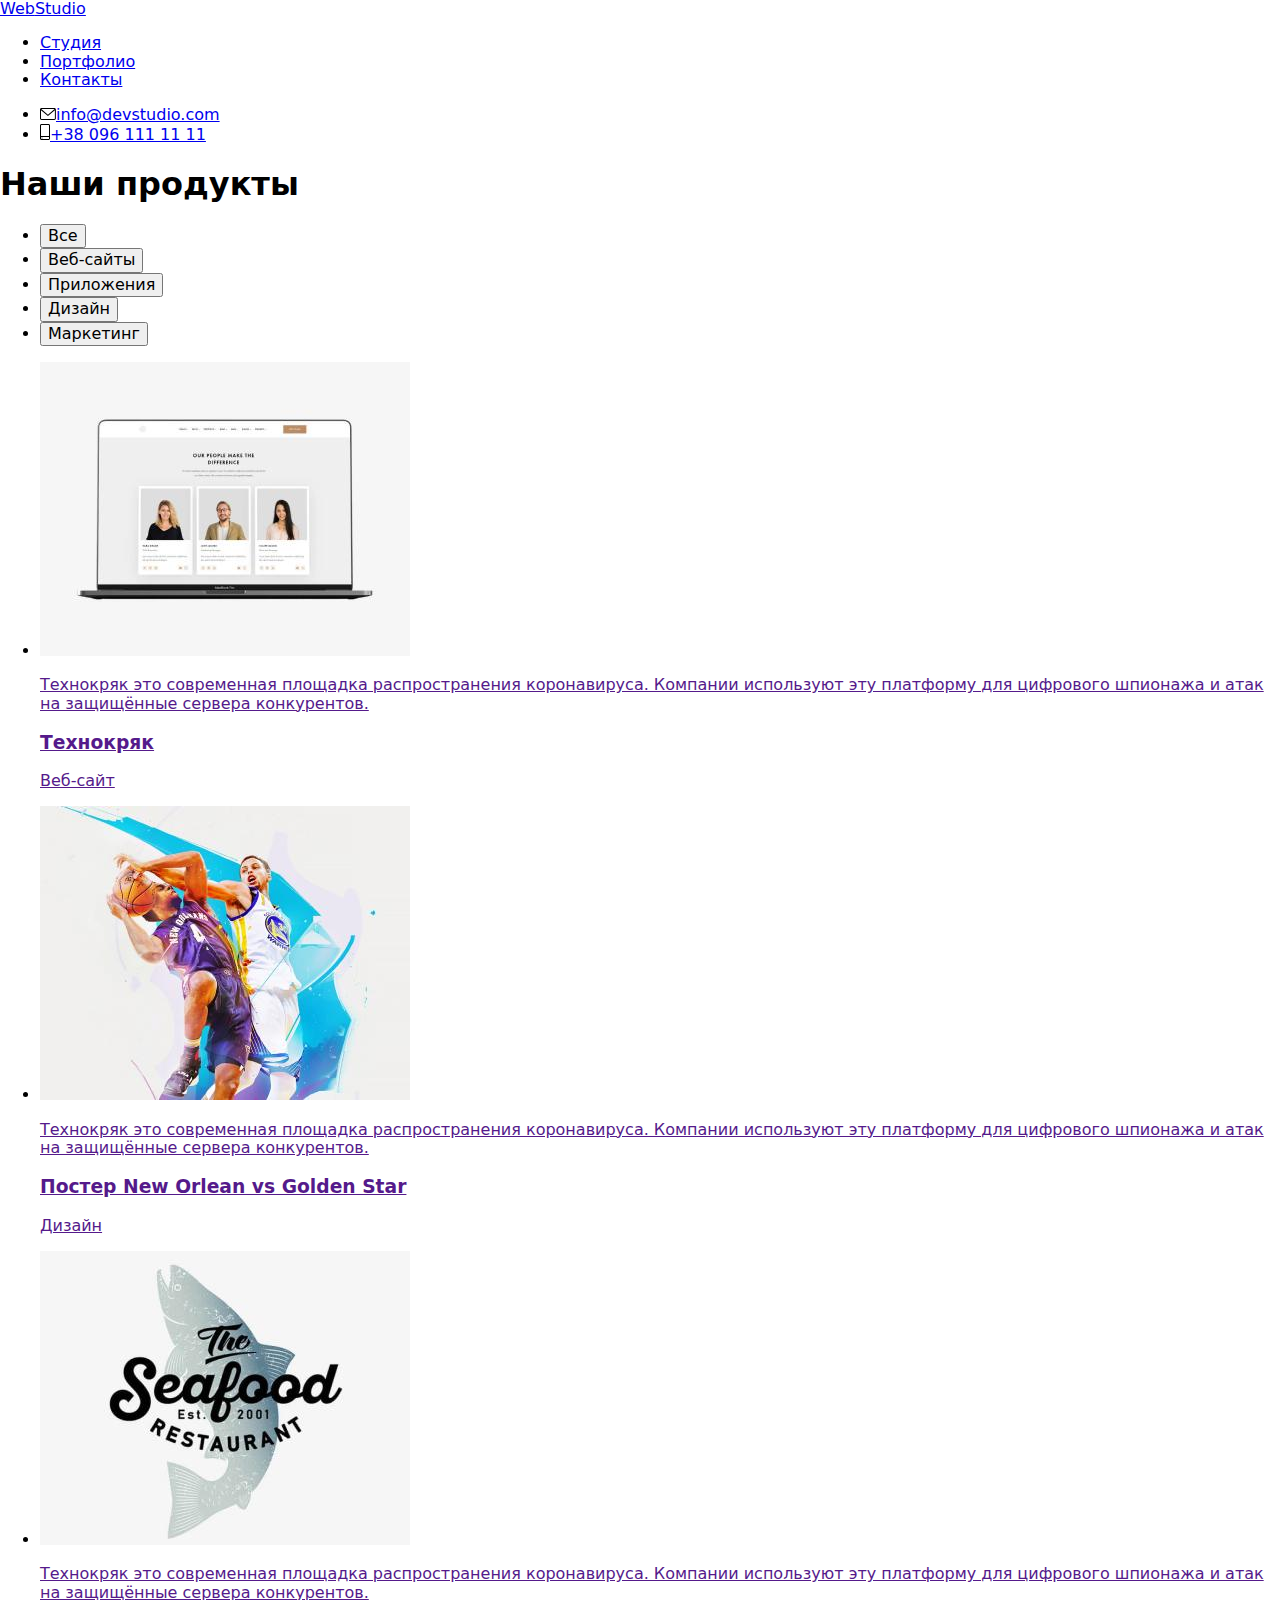
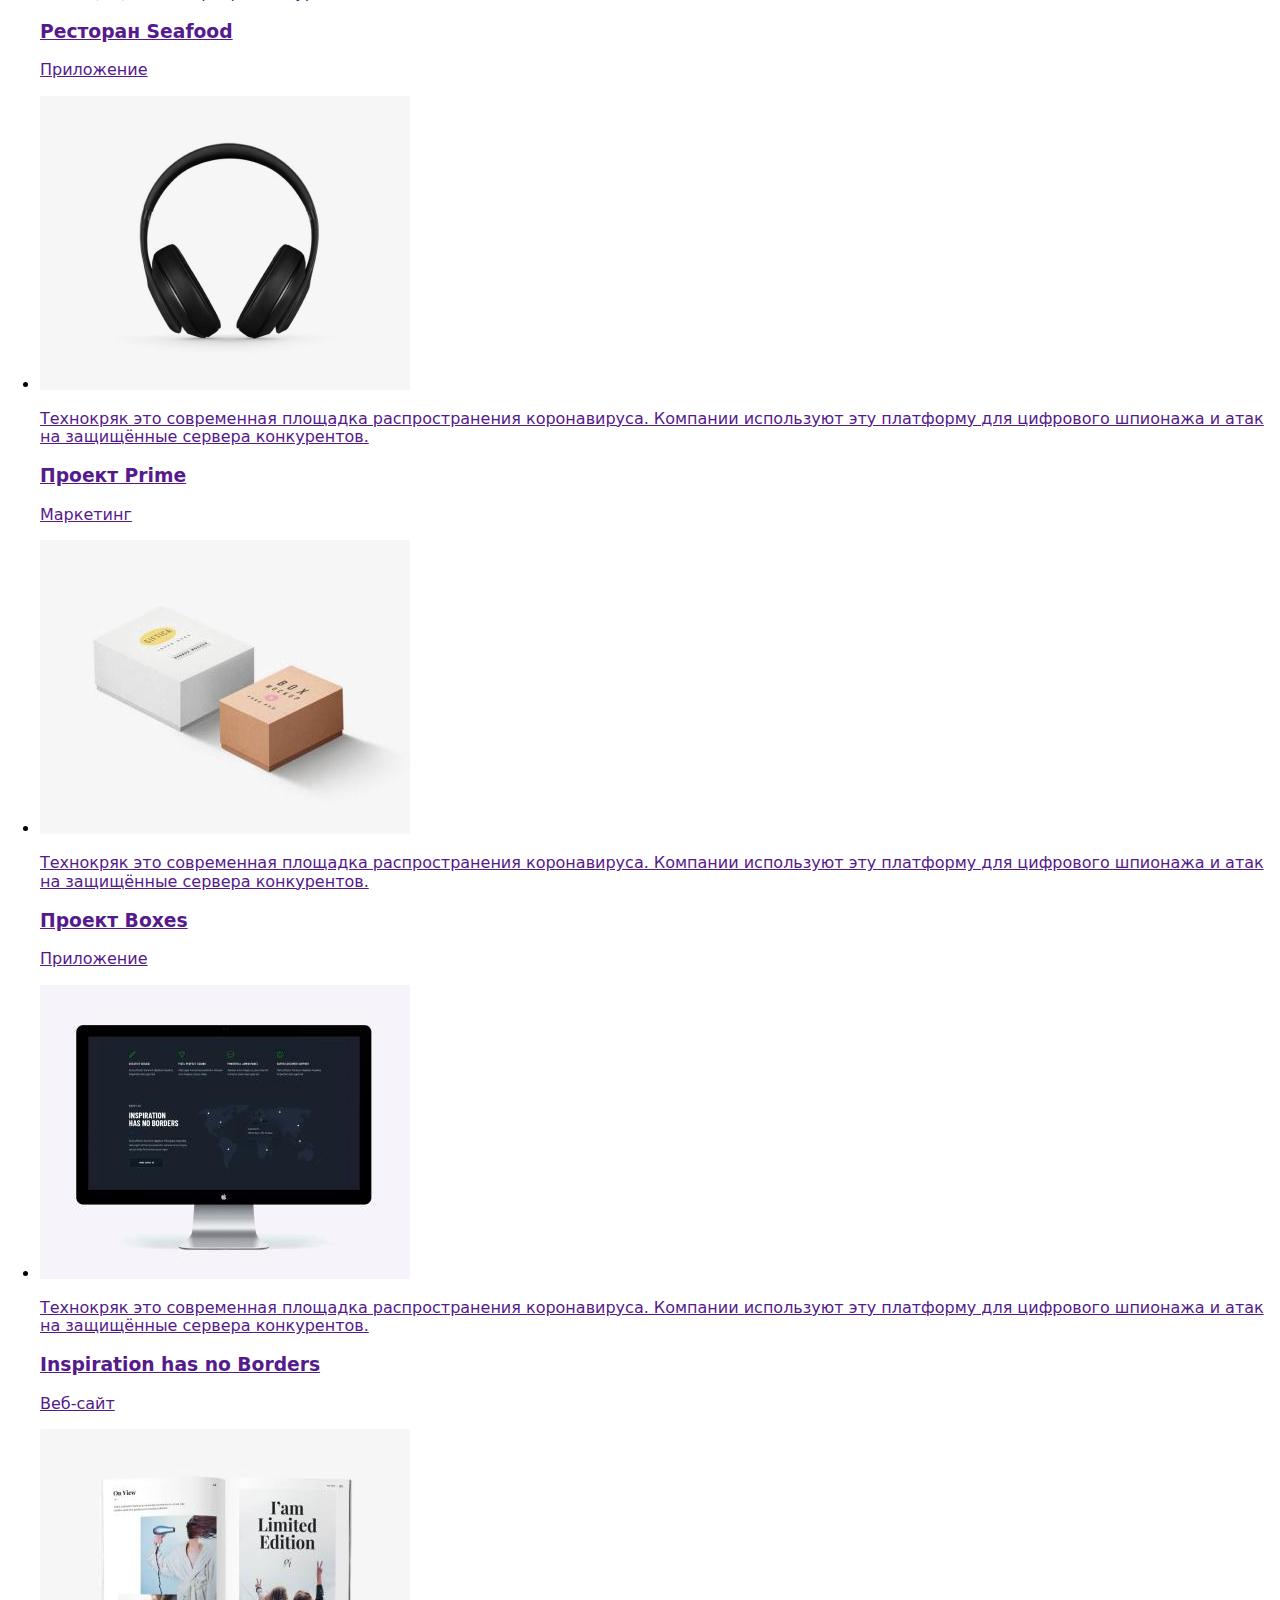
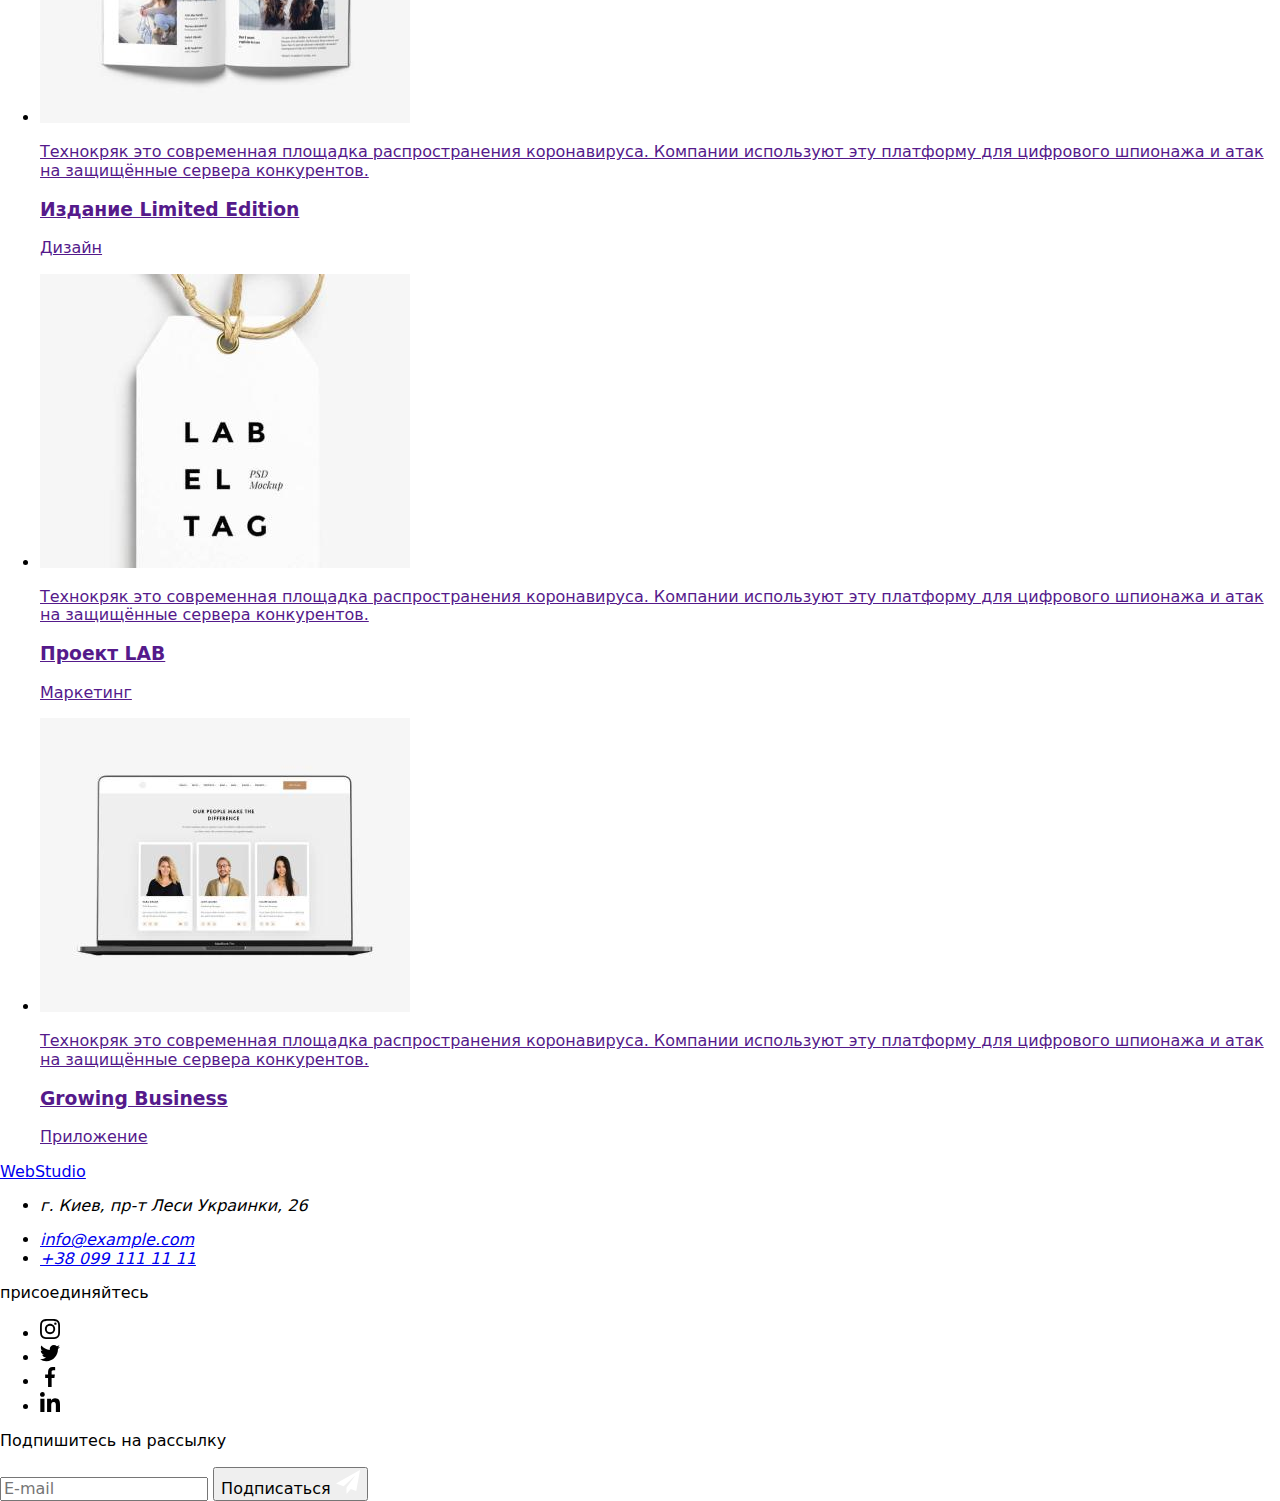
==== portfolio.html @ 37669674 "Beginning" ====
<!DOCTYPE html>
<html lang="ru">

<head>
    <meta charset="UTF-8">
    <meta http-equiv="X-UA-Compatible" content="IE=edge">
    <meta name="viewport" content="width=device-width, initial-scale=1.0">
    <title>goit-markup-hw-07</title>
    <link rel="preconnect" href="https://fonts.gstatic.com">
    <link
        href="https://fonts.googleapis.com/css2?family=Raleway:wght@700&family=Roboto:wght@400;500;700;900&display=swap"
        rel="stylesheet">
    <link rel="stylesheet"
        href="https://cdnjs.cloudflare.com/ajax/libs/modern-normalize/1.0.0/modern-normalize.min.css" />
    <link rel="stylesheet" href="./css/main.min.css">
</head>

<body>
    <header class="header">
        <!--My comment-->
        <div class="container head">
            <a href="#" class="logo-link"> <span class="logo">Web</span><span class="logo-item">Studio</span></a>
            <nav class="nav">
                <ul class="nav-list">
                    <li>
                        <a class="nav-list-link" href="./index.html">Студия</a>
                    </li>
                    <li>
                        <a class="nav-list-link current" href="./portfolio.html">Портфолио</a>
                    </li>
                    <li>
                        <a class="nav-list-link" href="#contacts">Контакты</a>
                    </li>
                </ul>
            </nav>
            <ul class="contacts-list">
                <li class="contacts-list-item">
                    <a class="contacts-list-link" href="mailto:info@devstudio.com ">
                        <svg class="contacts-icon" width="16px" height="12px">
                            <use href="./images/icons.svg#email">
                            </use>
                        </svg>info@devstudio.com</a>
                </li>
                <li class="contacts-list-item">
                    <a class="contacts-list-link" href="tel:+380961111111">
                        <svg class="contacts-icon" width="10px" height="16px">
                            <use href="./images/icons.svg#phone">
                            </use>
                        </svg>+38 096 111 11 11</a>
                </li>
            </ul>
        </div>
    </header>
    <main>
        <!--PORTFOLIO-->
        <section class="section">
            <div class="container our-products">
                <h1 class="title-portfolio visual-hiden">Наши продукты</h1>
                <ul class="button-list">
                    <li class="products-button">
                        <button class="button sellect-but" type="button">Все</button>
                    </li>
                    <li class="products-button">
                        <button class="button" type="button">Веб-сайты</button>
                    </li>
                    <li class="products-button">
                        <button class="button" type="button">Приложения</button>
                    </li>
                    <li class="products-button">
                        <button class="button" type="button">Дизайн</button>
                    </li>
                    <li class="products-button">
                        <button class="button" type="button">Маркетинг</button>
                    </li>
                </ul>
                <ul class="products-list">
                    <li class="products-list-item">
                        <a href="" class="products-card">
                            <div class="products-thumb">
                                <img class="products-img" src="./images/technokriak.jpg" alt="" width="370">
                                <div class="products-overlay">
                                    <p class="products-text">Технокряк это современная площадка распространения
                                        коронавируса. Компании используют эту платформу для цифрового
                                        шпионажа и атак на защищённые сервера конкурентов.</p>
                                </div>
                            </div>
                            <div class="card-content">
                                <h3 class="card-title">Технокряк</h3>
                                <p class="card-text">Веб-сайт</p>
                            </div>

                        </a>
                    </li>

                    <li class="products-list-item" >
                        <a href="" class="products-card">
                            <div class="products-thumb">
                                <img src="./images/poster-new-orlean.jpg" alt="" width="370">
                                <div class="products-overlay">
                                    <p class="products-text">Технокряк это современная площадка распространения
                                        коронавируса. Компании используют эту платформу для цифрового
                                        шпионажа и атак на защищённые сервера конкурентов.</p>
                                </div>
                            </div>
                            <div class="card-content">
                                <h3 class="title"> Постер New Orlean vs Golden Star </h3>
                                <p>Дизайн</p>
                            </div>
                        </a>
                    </li>

                    <li class="products-list-item">
                        <a href="" class="products-card">
                            <div class="products-thumb">
                                <img src="./images/restoran-seafood.jpg" alt="" width="370">
                                <div class="products-overlay">
                                    <p class="products-text">Технокряк это современная площадка распространения
                                        коронавируса. Компании используют эту платформу для цифрового
                                        шпионажа и атак на защищённые сервера конкурентов.</p>
                                </div>
                            </div>
                            <div class="card-content">
                                <h3 class="title">Ресторан Seafood</h3>
                                <p>Приложение</p>
                            </div>
                        </a>
                    </li>

                    <li class="products-list-item">
                        <a href="" class="products-card">
                            <div class="products-thumb">
                                <img src="./images/proekt-prime.jpg" alt="" width="370">
                                <div class="products-overlay">
                                    <p class="products-text">Технокряк это современная площадка распространения
                                        коронавируса. Компании используют эту платформу для цифрового
                                        шпионажа и атак на защищённые сервера конкурентов.</p>
                                </div>
                            </div>
                            <div class="card-content">
                                <h3>Проект Prime</h3>
                                <p>Маркетинг</p>
                            </div>
                        </a>
                    </li>

                    <li class="products-list-item">
                        <a href="" class="products-card">
                            <div class="products-thumb">
                                <img src="./images/projekt-boxes.jpg" alt="" width="370">
                                <div class="products-overlay">
                                    <p class="products-text">Технокряк это современная площадка распространения
                                        коронавируса. Компании используют эту платформу для цифрового
                                        шпионажа и атак на защищённые сервера конкурентов.</p>
                                </div>
                            </div>
                            <div class="card-content">
                                <h3 class="title">Проект Boxes</h3>
                                <p>Приложение</p>
                            </div>
                        </a>
                    </li>

                    <li class="products-list-item">
                        <a href="" class="products-card">
                            <div class="products-thumb">
                                <img src="./images/inspiration-has-no-borders.jpg" alt="" width="370">
                                <div class="products-overlay">
                                    <p class="products-text">Технокряк это современная площадка распространения
                                        коронавируса. Компании используют эту платформу для цифрового
                                        шпионажа и атак на защищённые сервера конкурентов.</p>
                                </div>
                            </div>
                            <div class="card-content">
                                <h3 class="title">Inspiration has no Borders</h3>
                                <p>Веб-сайт</p>
                            </div>
                        </a>
                    </li>

                    <li class="products-list-item">
                        <a href="" class="products-card">
                            <div class="products-thumb">
                                <img src="./images/limited-edition.jpg" alt="" width="370">
                                <div class="products-overlay">
                                    <p class="products-text">Технокряк это современная площадка распространения
                                        коронавируса. Компании используют эту платформу для цифрового
                                        шпионажа и атак на защищённые сервера конкурентов.</p>
                                </div>
                            </div>
                            <div class="card-content">
                                <h3 class="title">Издание Limited Edition</h3>
                                <p>Дизайн</p>
                            </div>
                        </a>
                    </li>

                    <li class="products-list-item">
                        <a href="" class="products-card">
                            <div class="products-thumb">
                                <img src="./images/project-lab-el-tag.jpg" alt="" width="370">
                                <div class="products-overlay">
                                    <p class="products-text">Технокряк это современная площадка распространения
                                        коронавируса. Компании используют эту платформу для цифрового
                                        шпионажа и атак на защищённые сервера конкурентов.</p>
                                </div>
                            </div>
                            <div class="card-content">
                                <h3 class="title">Проект LAB</h3>
                                <p>Маркетинг</p>
                            </div>
                        </a>
                    </li>

                    <li class="products-list-item">
                        <a href="" class="products-card">
                            <div class="products-thumb">
                                <img src="./images/technokriak.jpg" alt="" width="370">
                                <div class="products-overlay">
                                    <p class="products-text">Технокряк это современная площадка распространения
                                        коронавируса. Компании используют эту платформу для цифрового
                                        шпионажа и атак на защищённые сервера конкурентов.</p>
                                </div>
                            </div>
                            <div class="card-content">
                                <h3 class="title">Growing Business</h3>
                                <p>Приложение</p>
                            </div>
                        </a>
                    </li>
                </ul>
            </div>
        </section>

    </main>
    <footer class="footer">
        <div class="container foot">
            <!--copyrite-->
            <div class="foot-id">
                <a href="#" class="logo-link-foot"> <span class="logo">Web</span><span
                        class="logo-item-foot">Studio</span></a>
                <address id="contacts">
                    <ul class="contacts-list-foot">
                        <li>
                            <p class="text">г. Киев, пр-т Леси Украинки, 26</p>
                        </li>
                        <li><a class="link mail" href="mailto:info@example.com">info@example.com</a> </li>
                        <li><a class="link tel" href="tel:+380991111111">+38 099 111 11 11</a> </li>
                    </ul>
                </address>
            </div>
            <div class="connect">
                <p class="connect-title">присоединяйтесь</p>
                <ul class="social-connect-list">
                    <li class="social-connect-item">
                        <a class="social-connect-link" href="">
                            <svg class="social-connect-icon" width="20" height="20">
                                <use href="./images/icons.svg#instagram"></use>
                            </svg>
                        </a>
                    </li>
                    <li class="social-connect-item">
                        <a class="social-connect-link" href="">
                            <svg class="social-connect-icon" width="20" height="20">
                                <use href="./images/icons.svg#twitter"></use>
                            </svg>
                        </a>
                    </li>
                    <li class="social-connect-item">
                        <a class="social-connect-link" href="">
                            <svg class="social-connect-icon" width="20" height="20">
                                <use href="./images/icons.svg#facebook"></use>
                            </svg>
                        </a>
                    </li>
                    <li class="social-connect-item">
                        <a class="social-connect-link" href="">
                            <svg class="social-connect-icon" width="20" height="20">
                                <use href="./images/icons.svg#linkedin"></use>
                            </svg>
                        </a>
                    </li>
                </ul>
            </div>
            <div class="subscribe">
                <p class="subscribe-title">Подпишитесь на рассылку</p>
                <form class="form-subscribe" autocomplete="off">
    
                    <label class="subscribe-field">
                        <input class="subscribe-input" type="text" placeholder="E-mail">
                    </label>
                    <button class="subscribe-button" type="submit"><span class="button-label">Подписаться</span>
                        <svg class="send" width="24px" height="24px">
                            <use href="./images/icons.svg#send"></use>
                        </svg>
                    </button>
                </form>
    
            </div>
        </div>
    
    </footer>
</body>

</html>
---- css/main.min.css ----
/* No CSS *//*# sourceMappingURL=main.min.css.map */
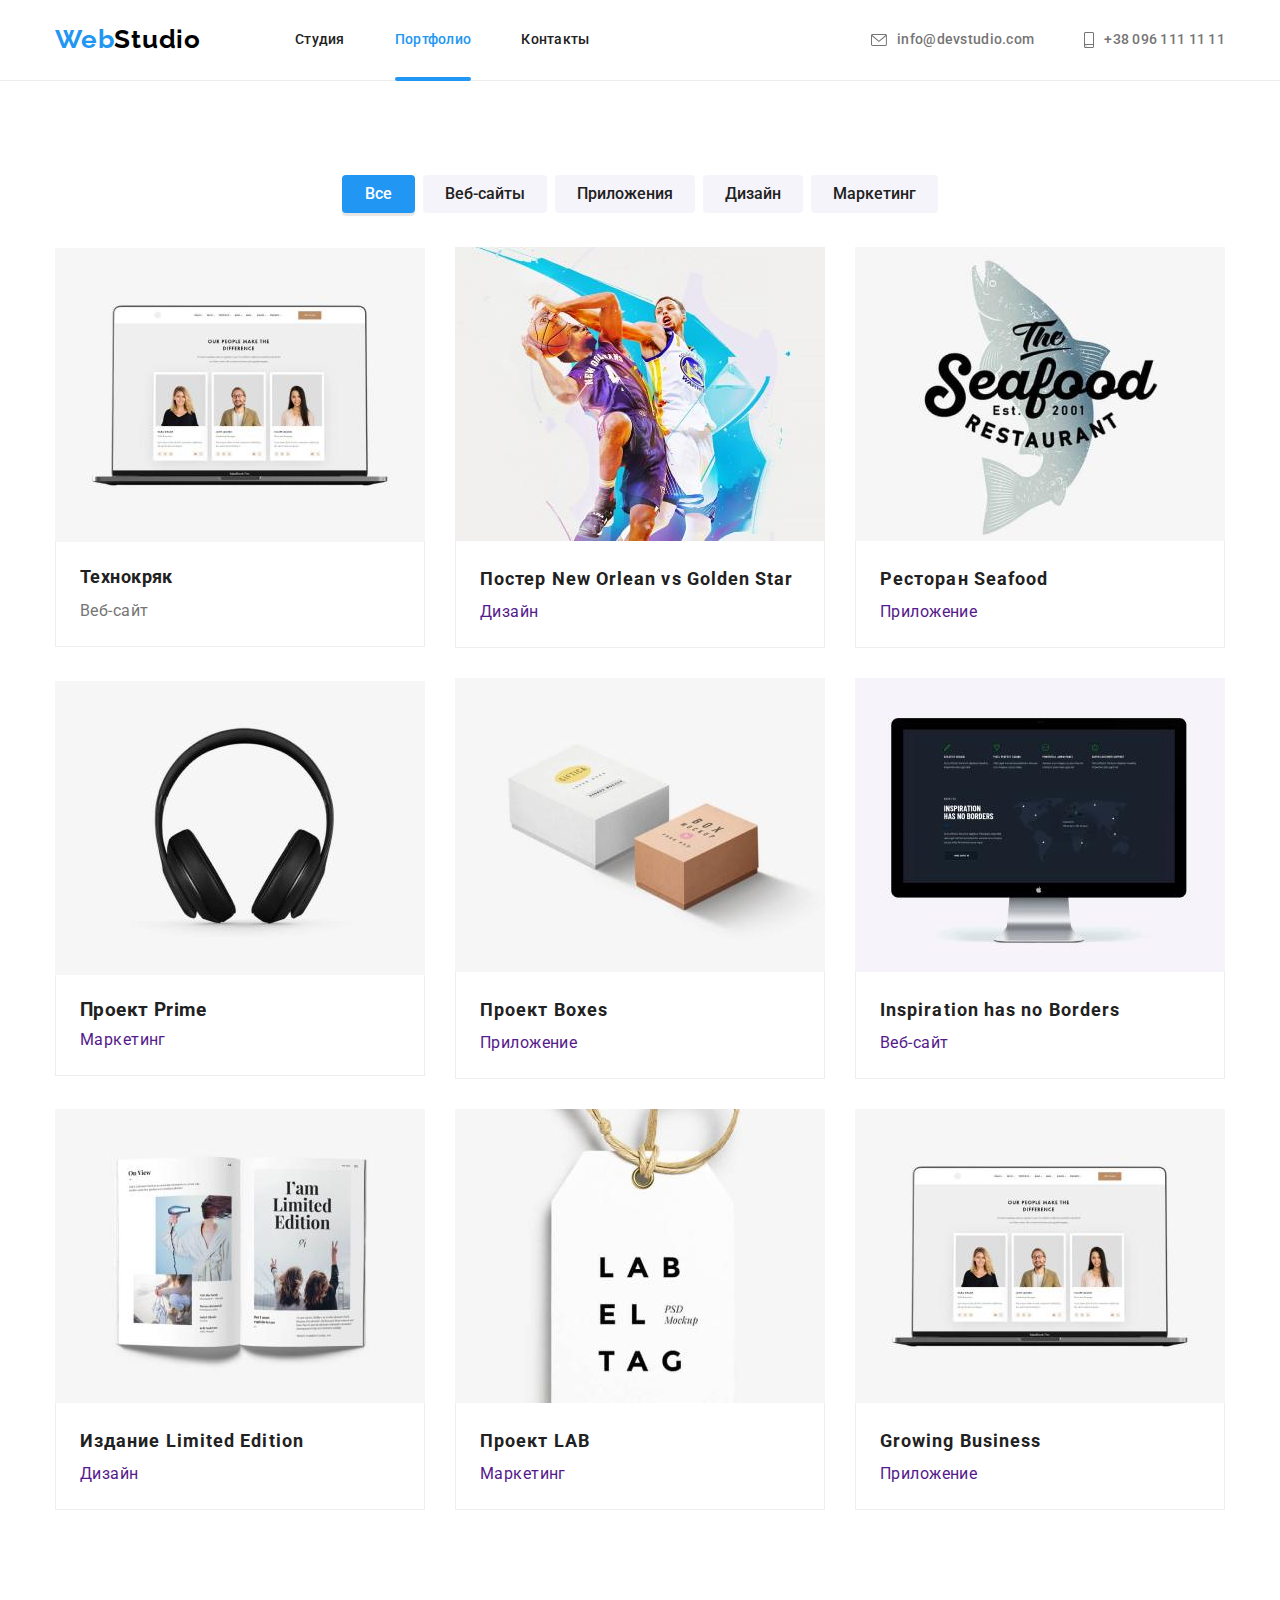
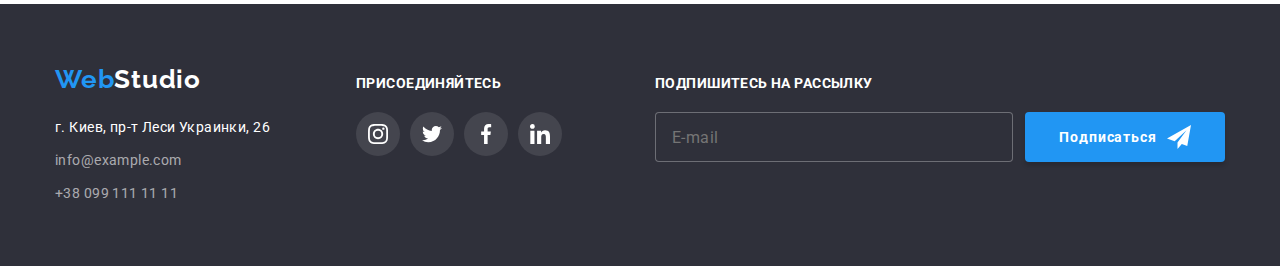
==== commit 3854f6de: "Start" ====
--- a/portfolio.html
+++ b/portfolio.html
@@ -17,45 +17,46 @@
 
 <body>
     <header class="header">
-        <!--My comment-->
-        <div class="container head">
-            <a href="#" class="logo-link"> <span class="logo">Web</span><span class="logo-item">Studio</span></a>
-            <nav class="nav">
-                <ul class="nav-list">
-                    <li>
-                        <a class="nav-list-link" href="./index.html">Студия</a>
-                    </li>
-                    <li>
-                        <a class="nav-list-link current" href="./portfolio.html">Портфолио</a>
-                    </li>
-                    <li>
-                        <a class="nav-list-link" href="#contacts">Контакты</a>
-                    </li>
-                </ul>
-            </nav>
-            <ul class="contacts-list">
-                <li class="contacts-list-item">
-                    <a class="contacts-list-link" href="mailto:info@devstudio.com ">
-                        <svg class="contacts-icon" width="16px" height="12px">
-                            <use href="./images/icons.svg#email">
-                            </use>
-                        </svg>info@devstudio.com</a>
-                </li>
-                <li class="contacts-list-item">
-                    <a class="contacts-list-link" href="tel:+380961111111">
-                        <svg class="contacts-icon" width="10px" height="16px">
-                            <use href="./images/icons.svg#phone">
-                            </use>
-                        </svg>+38 096 111 11 11</a>
+    <!--My comment-->
+    <div class="container container--head">
+        <a href="#" class="logo"><span class="logo__item">Web</span><span class="logo__item--black">Studio</span></a>
+        <!-- class="nav" -->
+        <nav>
+            <ul class="navigation">
+                <li>
+                    <a class="navigation__link " href="./index.html">Студия</a>
+                </li>
+                <li>
+                    <a class="navigation__link navigation__link--current" href="./portfolio.html">Портфолио</a>
+                </li>
+                <li>
+                    <a class="navigation__link" href="#contacts">Контакты</a>
                 </li>
             </ul>
-        </div>
+        </nav>
+        <ul class="contacts">
+            <li class="contacts__item">
+                <a class="contacts__link" href="mailto:info@devstudio.com ">
+                    <svg class="contacts__icon" width="16px" height="12px">
+                        <use href="./images/icons.svg#email">
+                        </use>
+                    </svg>info@devstudio.com</a>
+            </li>
+            <li class="contacts__item">
+                <a class="contacts__link" href="tel:+380961111111">
+                    <svg class="contacts__icon" width="10px" height="16px">
+                        <use href="./images/icons.svg#phone">
+                        </use>
+                    </svg>+38 096 111 11 11</a>
+            </li>
+        </ul>
+    </div>
     </header>
     <main>
         <!--PORTFOLIO-->
         <section class="section">
             <div class="container our-products">
-                <h1 class="title-portfolio visual-hiden">Наши продукты</h1>
+                <h1 class="title-portfolio visual--hiden">Наши продукты</h1>
                 <ul class="button-list">
                     <li class="products-button">
                         <button class="button sellect-but" type="button">Все</button>
@@ -232,73 +233,73 @@
         </section>
 
     </main>
-    <footer class="footer">
-        <div class="container foot">
-            <!--copyrite-->
-            <div class="foot-id">
-                <a href="#" class="logo-link-foot"> <span class="logo">Web</span><span
-                        class="logo-item-foot">Studio</span></a>
-                <address id="contacts">
-                    <ul class="contacts-list-foot">
-                        <li>
-                            <p class="text">г. Киев, пр-т Леси Украинки, 26</p>
-                        </li>
-                        <li><a class="link mail" href="mailto:info@example.com">info@example.com</a> </li>
-                        <li><a class="link tel" href="tel:+380991111111">+38 099 111 11 11</a> </li>
-                    </ul>
-                </address>
-            </div>
-            <div class="connect">
-                <p class="connect-title">присоединяйтесь</p>
-                <ul class="social-connect-list">
-                    <li class="social-connect-item">
-                        <a class="social-connect-link" href="">
-                            <svg class="social-connect-icon" width="20" height="20">
-                                <use href="./images/icons.svg#instagram"></use>
-                            </svg>
-                        </a>
-                    </li>
-                    <li class="social-connect-item">
-                        <a class="social-connect-link" href="">
-                            <svg class="social-connect-icon" width="20" height="20">
-                                <use href="./images/icons.svg#twitter"></use>
-                            </svg>
-                        </a>
-                    </li>
-                    <li class="social-connect-item">
-                        <a class="social-connect-link" href="">
-                            <svg class="social-connect-icon" width="20" height="20">
-                                <use href="./images/icons.svg#facebook"></use>
-                            </svg>
-                        </a>
-                    </li>
-                    <li class="social-connect-item">
-                        <a class="social-connect-link" href="">
-                            <svg class="social-connect-icon" width="20" height="20">
-                                <use href="./images/icons.svg#linkedin"></use>
-                            </svg>
-                        </a>
-                    </li>
+<footer class="footer">
+    <div class="container foot">
+        <!--copyrite-->
+        <div class="foot-id">
+            <a href="#" class="logo logo--foot"> <span class="logo__item">Web</span><span
+                    class="logo__item--foot">Studio</span></a>
+            <address id="contacts">
+                <ul class="contacts-list-foot">
+                    <li>
+                        <p class="text">г. Киев, пр-т Леси Украинки, 26</p>
+                    </li>
+                    <li><a class="link mail" href="mailto:info@example.com">info@example.com</a> </li>
+                    <li><a class="link tel" href="tel:+380991111111">+38 099 111 11 11</a> </li>
                 </ul>
-            </div>
-            <div class="subscribe">
-                <p class="subscribe-title">Подпишитесь на рассылку</p>
-                <form class="form-subscribe" autocomplete="off">
-    
-                    <label class="subscribe-field">
-                        <input class="subscribe-input" type="text" placeholder="E-mail">
-                    </label>
-                    <button class="subscribe-button" type="submit"><span class="button-label">Подписаться</span>
-                        <svg class="send" width="24px" height="24px">
-                            <use href="./images/icons.svg#send"></use>
+            </address>
+        </div>
+        <div class="connect">
+            <p class="connect-title">присоединяйтесь</p>
+            <ul class="social-connect-list">
+                <li class="social-connect-item">
+                    <a class="social-connect-link" href="">
+                        <svg class="social-connect-icon" width="20" height="20">
+                            <use href="./images/icons.svg#instagram"></use>
                         </svg>
-                    </button>
-                </form>
-    
-            </div>
+                    </a>
+                </li>
+                <li class="social-connect-item">
+                    <a class="social-connect-link" href="">
+                        <svg class="social-connect-icon" width="20" height="20">
+                            <use href="./images/icons.svg#twitter"></use>
+                        </svg>
+                    </a>
+                </li>
+                <li class="social-connect-item">
+                    <a class="social-connect-link" href="">
+                        <svg class="social-connect-icon" width="20" height="20">
+                            <use href="./images/icons.svg#facebook"></use>
+                        </svg>
+                    </a>
+                </li>
+                <li class="social-connect-item">
+                    <a class="social-connect-link" href="">
+                        <svg class="social-connect-icon" width="20" height="20">
+                            <use href="./images/icons.svg#linkedin"></use>
+                        </svg>
+                    </a>
+                </li>
+            </ul>
         </div>
-    
-    </footer>
+        <div class="subscribe">
+            <p class="subscribe-title">Подпишитесь на рассылку</p>
+            <form class="form-subscribe" autocomplete="off">
+
+                <label class="subscribe-field">
+                    <input class="subscribe-input" type="text" placeholder="E-mail">
+                </label>
+                <button class="subscribe-button" type="submit"><span class="button-label">Подписаться</span>
+                    <svg class="send" width="24px" height="24px">
+                        <use href="./images/icons.svg#send"></use>
+                    </svg>
+                </button>
+            </form>
+
+        </div>
+    </div>
+
+</footer>
 </body>
 
 </html>--- a/css/main.min.css
+++ b/css/main.min.css
@@ -1 +1,2 @@
-/* No CSS *//*# sourceMappingURL=main.min.css.map */+:root{--active-color: #2196f3;--white-color: #ffffff;--text-color: #757575;--main-font: "Roboto", sans-serif;--accent-font: "Raleway", sans-serif;--title-color: #212121;--button-background: #f5f4fa;--button-background-active: #2196f3;--back-dark: #2f303a;--foot-contact-text: rgba(255, 255, 255, 0.6);--back-color-order: #188ce8;--card-set-gap: 30px;--card-content-bc: #eeeeee;--icon-color: #afb1b8;--icon-connect: rgba(255, 255, 255, 0.1)}*{margin:0;padding:0}body{background-color:var(--white-color);font-family:var(--main-font);color:var(--text-color);font-size:14px;line-height:1.71em;letter-spacing:0.03em}.container{width:1200px;padding-left:15px;padding-right:15px;margin-left:auto;margin-right:auto}.section{padding:94px 0;margin-left:auto;margin-right:auto}ul{list-style:none}a{text-decoration:none}a:active{color:var(--active-color)}h1,h2,h3,h4,h5,h6{color:var(--title-color);margin:0}p{margin:0}img{display:block;max-width:100%;height:auto}.main--title,.advantages .caption-title,.connect-title{text-transform:uppercase}.visual--hiden{visibility:hidden;position:absolute;clip:rect(0 0 0 0);width:1px;height:1px;margin:-1px}.logo__item{color:var(--active-color)}.logo__item--black{color:#000000}.logo{font-family:var(--accent-font);font-weight:700;font-size:26px;line-height:1.19em;letter-spacing:0.03em;margin-right:94px;padding-top:24px;padding-bottom:25px}.logo__item--foot{color:var(--white-color)}.logo--foot{padding:0;margin-top:60px;margin:0}.container--head{display:-webkit-box;display:-ms-flexbox;display:flex;-webkit-box-align:center;-ms-flex-align:center;align-items:center;margin-bottom:0}.header{border-bottom:1px solid #ececec}.contacts{line-height:1.14em;display:-webkit-inline-box;display:-ms-inline-flexbox;display:inline-flex;margin-left:auto}.contacts__link{text-decoration:none;display:-webkit-box;display:-ms-flexbox;display:flex;-webkit-box-orient:horizontal;-webkit-box-direction:normal;-ms-flex-direction:row;flex-direction:row;font-style:normal;font-weight:500;letter-spacing:0.02em;color:inherit;padding-top:32px;padding-bottom:32px;-webkit-box-align:center;-ms-flex-align:center;align-items:center;-webkit-transition:color 250ms cubic-bezier(0.4, 0, 0.2, 1);transition:color 250ms cubic-bezier(0.4, 0, 0.2, 1)}.contacts__link:hover,.contacts__link:focus{color:var(--active-color)}.contacts>li:not(:last-child){margin-right:50px}.contacts__icon{fill:currentColor;margin-right:10px}.navigation{display:-webkit-box;display:-ms-flexbox;display:flex;-webkit-box-orient:horizontal;-webkit-box-direction:normal;-ms-flex-direction:row;flex-direction:row}.navigation>li:not(:last-child){margin-right:50px}.navigation a:hover,.navigation a:focus{color:var(--active-color)}.navigation__link{font-weight:500;font-size:14px;line-height:1.14em;letter-spacing:0.02em;color:var(--title-color);display:-webkit-box;display:-ms-flexbox;display:flex;-webkit-box-orient:horizontal;-webkit-box-direction:normal;-ms-flex-direction:row;flex-direction:row;-webkit-box-align:center;-ms-flex-align:center;align-items:center;text-decoration:none;padding-top:32px;padding-bottom:32px;-webkit-transition:color 250ms cubic-bezier(0.4, 0, 0.2, 1);transition:color 250ms cubic-bezier(0.4, 0, 0.2, 1)}.navigation__link--current{position:relative;color:var(--active-color)}.navigation__link--current::after{position:absolute;content:" ";left:0;bottom:-1px;display:block;width:100%;height:4px;border-radius:2px;background-color:var(--button-background-active)}.section--main{height:600px;max-width:1600px;display:-webkit-box;display:-ms-flexbox;display:flex;background-image:-webkit-gradient(linear, left top, left bottom, from(rgba(47,48,58,0.4)), to(rgba(47,48,58,0.4))),url(../images/hero-bc.jpg);background-image:linear-gradient(rgba(47,48,58,0.4), rgba(47,48,58,0.4)),url(../images/hero-bc.jpg);background-size:cover;background-position:center;margin-left:auto;margin-right:auto;padding:0}.container--hero{display:-webkit-box;display:-ms-flexbox;display:flex;-webkit-box-align:center;-ms-flex-align:center;align-items:center;-webkit-box-pack:center;-ms-flex-pack:center;justify-content:center;-webkit-box-orient:vertical;-webkit-box-direction:normal;-ms-flex-direction:column;flex-direction:column;-ms-flex-wrap:wrap;flex-wrap:wrap}.main--title{color:var(--white-color);font-size:44px;line-height:1.36em;letter-spacing:0.06em;text-align:center;-webkit-box-pack:center;-ms-flex-pack:center;justify-content:center;width:696px;margin-left:auto;margin-right:auto}.button-order{display:inline-block;font-weight:700;font-size:16px;line-height:1.88em;color:var(--white-color);background-color:var(--button-background-active);letter-spacing:0.06em;padding:10px 32px;cursor:pointer;border:none;-webkit-box-shadow:0px 4px 4px rgba(0,0,0,0.15);box-shadow:0px 4px 4px rgba(0,0,0,0.15);border-radius:4px;-webkit-transition:color 250ms cubic-bezier(0.4, 0, 0.2, 1),background-color 250ms cubic-bezier(0.4, 0, 0.2, 1);transition:color 250ms cubic-bezier(0.4, 0, 0.2, 1),background-color 250ms cubic-bezier(0.4, 0, 0.2, 1)}.hero-button{display:-webkit-box;display:-ms-flexbox;display:flex;-webkit-box-pack:center;-ms-flex-pack:center;justify-content:center;margin-top:30px}.button.order:hover,.button.order:focus{background-color:var(--back-color-order);cursor:pointer}.backdrop{position:fixed;top:0;left:0;width:100%;height:100%;background-color:rgba(0,0,0,0.2);-webkit-transition:opacity 250ms cubic-bezier(0.4, 0, 0.2, 1);transition:opacity 250ms cubic-bezier(0.4, 0, 0.2, 1);opacity:1}.backdrop.is-hidden{opacity:0;pointer-events:none}.close{position:absolute;width:30px;height:30px;cursor:pointer;margin-top:8px;margin-right:8px;background:#ffffff;border:1px solid rgba(0,0,0,0.1);border-radius:50%}.close-icon{position:absolute;-webkit-transform:translate(-50%, -50%);transform:translate(-50%, -50%);fill:#000000;-webkit-transition:fill 250ms cubic-bezier(0.4, 0, 0.2, 1);transition:fill 250ms cubic-bezier(0.4, 0, 0.2, 1)}.close:hover .close-icon{fill:var(--active-color)}.close:focus-within .close-icon{fill:var(--active-color)}.modal{position:absolute;top:50%;left:50%;-webkit-transform:translate(-50%, -50%);transform:translate(-50%, -50%);height:581px;width:528px;display:-webkit-box;display:-ms-flexbox;display:flex;visibility:visible;-webkit-box-pack:end;-ms-flex-pack:end;justify-content:flex-end;-webkit-box-align:start;-ms-flex-align:start;align-items:flex-start;background-color:#fff;-webkit-box-shadow:0px 1px 3px rgba(0,0,0,0.12),0px 1px 1px rgba(0,0,0,0.14),0px 2px 1px rgba(0,0,0,0.2);box-shadow:0px 1px 3px rgba(0,0,0,0.12),0px 1px 1px rgba(0,0,0,0.14),0px 2px 1px rgba(0,0,0,0.2);border-radius:4px;z-index:5100}.form{padding:40px}.form-field{position:relative;display:-webkit-box;display:-ms-flexbox;display:flex;-webkit-box-orient:vertical;-webkit-box-direction:normal;-ms-flex-direction:column;flex-direction:column;margin-bottom:28px}.form-input:focus,.form-input:hover{border:1px solid var(--active-color);outline:none;cursor:pointer}.form-input:focus-within ~ .field-icon{color:var(--active-color)}.form-title{font-weight:700;font-size:20px;line-height:1.17em;letter-spacing:0.03em;color:var(--title-color);margin-bottom:30px}.form-input{margin:0;padding:0;padding-left:42px;color:#000000;border:1px solid rgba(33,33,33,0.2);border-radius:4px;height:40px;-webkit-transition:border 250ms cubic-bezier(0.4, 0, 0.2, 1);transition:border 250ms cubic-bezier(0.4, 0, 0.2, 1)}.form-textarea{margin:0;padding:0;padding-left:42px;border:1px solid rgba(33,33,33,0.2);border-radius:4px}.form-label{position:absolute;top:50%;left:0;display:inline-block;-webkit-transform:translateY(-42px);transform:translateY(-42px)}.form-label-textarea{position:absolute;top:0%;left:0;display:inline-block;-webkit-transform:translateY(-22px);transform:translateY(-22px)}.form-field textarea{border:1px solid rgba(33,33,33,0.2);border-radius:4px;padding:12px 16px;resize:none}.form-field textarea::-webkit-input-placeholder{font-size:12px;line-height:1.17;letter-spacing:0.01em;color:rgba(117,117,117,0.5)}.form-field textarea:-ms-input-placeholder{font-size:12px;line-height:1.17;letter-spacing:0.01em;color:rgba(117,117,117,0.5)}.form-field textarea::-ms-input-placeholder{font-size:12px;line-height:1.17;letter-spacing:0.01em;color:rgba(117,117,117,0.5)}.form-field textarea::placeholder{font-size:12px;line-height:1.17;letter-spacing:0.01em;color:rgba(117,117,117,0.5)}.field-icon{position:absolute;top:50%;left:15px;display:block;-webkit-transform:translateY(-50%);transform:translateY(-50%);color:#000}.form-icon{fill:currentColor}.option{position:relative;display:block;margin-bottom:30px}.check{padding-left:36px}.check-input{position:absolute;margin:-1px;width:1px;height:1px;border:0;padding:0;clip:rect(0 0 0 0);overflow:hidden}.check-box{position:absolute;display:inline-block;width:16px;height:15px;top:4px;left:0;margin-left:12px;border:2px solid black;border-radius:4px}.check-input:focus+.check-box{border-color:var(--active-color)}.check-input:checked+.check-box{border-color:transparent;background-color:var(--button-background-active);background-size:contain;background-image:url("../images/check.svg")}.license-link{color:var(--active-color);text-decoration:underline}.submit-bth{display:-webkit-box;display:-ms-flexbox;display:flex;-webkit-box-align:center;-ms-flex-align:center;align-items:center;font-weight:700;font-size:16px;line-height:1.88em;color:var(--white-color);background-color:var(--button-background-active);letter-spacing:0.06em;margin-left:auto;margin-right:auto;padding:10px 55px;cursor:pointer;border:none;border-radius:4px;-webkit-transition:background-color 250ms cubic-bezier(0.4, 0, 0.2, 1);transition:background-color 250ms cubic-bezier(0.4, 0, 0.2, 1)}.submit-bth:focus,.submit-bth:hover{background-color:var(--back-color-order)}.advantages__title{font-weight:700;font-size:14px;line-height:1.17em;letter-spacing:0.03em;color:var(--title-color)}.advantages__title pre::first-letter{text-transform:uppercase}.advantages{padding:0;margin:0;list-style:none;display:-webkit-box;display:-ms-flexbox;display:flex;-ms-flex-wrap:wrap;flex-wrap:wrap;margin-left:-30px}.advantages>.advantages__item{-ms-flex-preferred-size:calc(100% / 4 - 30px);flex-basis:calc(100% / 4 - 30px);margin-left:30px}.advantages__text{margin-top:10px}.advantages__content{margin-top:30px}.advantages__icon{display:-webkit-box;display:-ms-flexbox;display:flex;width:270px;height:120px;border-radius:4px;-webkit-box-pack:center;-ms-flex-pack:center;justify-content:center;-webkit-box-align:center;-ms-flex-align:center;align-items:center;background-color:var(--button-background);fill:currentColor}.section--advantages{padding-top:94px}.heading{font-weight:700;font-size:36px;line-height:1.17em;letter-spacing:0.03em;color:var(--title-color);text-align:center}.production{display:-webkit-box;display:-ms-flexbox;display:flex;-webkit-box-orient:horizontal;-webkit-box-direction:normal;-ms-flex-direction:row;flex-direction:row;margin-top:50px;z-index:-1}.production__item{position:relative}.production__overlay{position:absolute;display:-webkit-box;display:-ms-flexbox;display:flex;-webkit-box-pack:center;-ms-flex-pack:center;justify-content:center;-webkit-box-align:center;-ms-flex-align:center;align-items:center;bottom:0%;left:0%;width:100%;height:70px;background-color:rgba(47,48,58,0.8)}.production__text{margin:0;display:-webkit-box;display:-ms-flexbox;display:flex;text-align:center;text-transform:uppercase;color:var(--white-color)}.production>li:not(:last-child){margin-right:30px}.section--production{padding-bottom:94px;padding-top:0;position:relative;z-index:1}.section--teams{background-color:var(--button-background)}.team{padding:0;margin:0;list-style:none;display:-webkit-box;display:-ms-flexbox;display:flex;-ms-flex-wrap:wrap;flex-wrap:wrap;margin-left:-30px;margin-top:-30px}.team__item{background-color:var(--white-color);-webkit-box-shadow:0px 2px 1px 0px rgba(0,0,0,0.2);box-shadow:0px 2px 1px 0px rgba(0,0,0,0.2);-webkit-box-shadow:0px 1px 1px 0px rgba(0,0,0,0.14);box-shadow:0px 1px 1px 0px rgba(0,0,0,0.14);-webkit-box-shadow:0px 1px 3px 0px rgba(0,0,0,0.12);box-shadow:0px 1px 3px 0px rgba(0,0,0,0.12)}.our-teams{margin-bottom:50px}.card__thumb{display:block;max-width:100%}.card__thumb{display:block;max-width:100%}.card__content{padding:30px 32px}.card__text{margin-top:10px}.card__name{font-weight:500}.team>.team__item{font-size:16px;line-height:1.17em;letter-spacing:0.03em;text-align:center;margin-left:30px;margin-top:30px;width:auto;border:none}.our-team .heading{text-align:center}.social{display:-webkit-box;display:-ms-flexbox;display:flex;text-align:center;-webkit-box-pack:center;-ms-flex-pack:center;justify-content:center;margin-top:16px}.social__link{display:-webkit-box;display:-ms-flexbox;display:flex;width:44px;height:44px;border:none;border-radius:50%;-webkit-box-pack:center;-ms-flex-pack:center;justify-content:center;-webkit-box-align:center;-ms-flex-align:center;align-items:center;fill:var(--icon-color);-webkit-transition:fill 250ms cubic-bezier(0.4, 0, 0.2, 1),background-color 250ms cubic-bezier(0.4, 0, 0.2, 1);transition:fill 250ms cubic-bezier(0.4, 0, 0.2, 1),background-color 250ms cubic-bezier(0.4, 0, 0.2, 1)}.social:not(:last-child){margin-right:10px}.social__link:hover,.social__link:focus{background-color:var(--active-color);fill:var(--white-color)}.section--partners{margin:94px auto}.partners{display:-webkit-box;display:-ms-flexbox;display:flex;-webkit-box-orient:horizontal;-webkit-box-direction:normal;-ms-flex-direction:row;flex-direction:row;margin-top:50px}.partners__link{display:-webkit-box;display:-ms-flexbox;display:flex;-webkit-box-align:center;-ms-flex-align:center;align-items:center;-webkit-box-pack:center;-ms-flex-pack:center;justify-content:center;width:170px;height:92px;border:1px solid var(--icon-color);border-radius:4px;cursor:pointer;-webkit-transition:border-color 250ms cubic-bezier(0.4, 0, 0.2, 1);transition:border-color 250ms cubic-bezier(0.4, 0, 0.2, 1)}.partners>li:not(:last-child){margin-right:30px}.partners__icon{display:inline-block;-webkit-box-align:center;-ms-flex-align:center;align-items:center;-webkit-box-pack:center;-ms-flex-pack:center;justify-content:center;fill:var(--icon-color);color:currentColor;-webkit-transition:fill 250ms cubic-bezier(0.4, 0, 0.2, 1);transition:fill 250ms cubic-bezier(0.4, 0, 0.2, 1)}.partners__link:hover,.partners__link:focus{border-color:var(--button-background-active)}.partners__link:focus .partners__icon,.partners__link:hover .partners__icon{fill:var(--active-color)}.title{font-weight:700;font-size:18px;line-height:2em;letter-spacing:0.06em}.products-list{font-size:16px;line-height:1.88em;display:-webkit-box;display:-ms-flexbox;display:flex;-ms-flex-wrap:wrap;flex-wrap:wrap;-webkit-box-pack:center;-ms-flex-pack:center;justify-content:center;-webkit-box-align:center;-ms-flex-align:center;align-items:center;padding:0;margin:0;margin-top:calc(-1 * var(--card-set-gap));margin-left:calc(-1 * var(--card-set-gap))}.products-list>.products-list-item{-ms-flex-preferred-size:calc(100% / 3 - 30px);flex-basis:calc(100% / 3 - 30px);margin-left:var(--card-set-gap);margin-top:var(--card-set-gap)}.products-card{display:inline-block;-webkit-box-shadow:none;box-shadow:none;border:none;-webkit-transition:border 250ms cubic-bezier(0.4, 0, 0.2, 1),-webkit-box-shadow 250ms cubic-bezier(0.4, 0, 0.2, 1);transition:border 250ms cubic-bezier(0.4, 0, 0.2, 1),-webkit-box-shadow 250ms cubic-bezier(0.4, 0, 0.2, 1);transition:border 250ms cubic-bezier(0.4, 0, 0.2, 1),box-shadow 250ms cubic-bezier(0.4, 0, 0.2, 1);transition:border 250ms cubic-bezier(0.4, 0, 0.2, 1),box-shadow 250ms cubic-bezier(0.4, 0, 0.2, 1),-webkit-box-shadow 250ms cubic-bezier(0.4, 0, 0.2, 1)}.card-title{font-size:18px}.card-text{font-family:var(--main-font);color:var(--text-color);font-size:16px;line-height:1.88;margin-top:4px}.card-content{padding:20px 24px;border-right:1px solid var(--card-content-bc);border-bottom:1px solid var(--card-content-bc);border-left:1px solid var(--card-content-bc)}.products-card:hover,.products-card:focus{background-color:#ffffff;border:1px solid #eeeeee;-webkit-box-shadow:0px 1px 1px rgba(0,0,0,0.12),0px 4px 4px rgba(0,0,0,0.06),1px 4px 6px rgba(0,0,0,0.16);box-shadow:0px 1px 1px rgba(0,0,0,0.12),0px 4px 4px rgba(0,0,0,0.06),1px 4px 6px rgba(0,0,0,0.16)}.products-thumb{position:relative;overflow:hidden}.products-overlay{position:absolute;content:"";display:block;top:0;left:0;width:100%;height:100%;background:rgba(33,150,243,0.9);opacity:0;-webkit-transform:translateY(100%);transform:translateY(100%);-webkit-transition:opacity 250ms cubic-bezier(0.4, 0, 0.2, 1),-webkit-transform 250ms cubic-bezier(0.4, 0, 0.2, 1);transition:opacity 250ms cubic-bezier(0.4, 0, 0.2, 1),-webkit-transform 250ms cubic-bezier(0.4, 0, 0.2, 1);transition:transform 250ms cubic-bezier(0.4, 0, 0.2, 1),opacity 250ms cubic-bezier(0.4, 0, 0.2, 1);transition:transform 250ms cubic-bezier(0.4, 0, 0.2, 1),opacity 250ms cubic-bezier(0.4, 0, 0.2, 1),-webkit-transform 250ms cubic-bezier(0.4, 0, 0.2, 1)}.products-text{font-size:18px;line-height:1.56;letter-spacing:0.03em;color:var(--white-color);padding:63px 24px}.products-card:hover .products-overlay,.products-card:focus .products-overlay{opacity:1;-webkit-transform:translateY(0);transform:translateY(0)}.button-list{display:-webkit-box;display:-ms-flexbox;display:flex;-webkit-box-orient:horizontal;-webkit-box-direction:normal;-ms-flex-direction:row;flex-direction:row;margin-bottom:34px;-webkit-box-pack:center;-ms-flex-pack:center;justify-content:center}.button{font-family:inherit;font-weight:500;font-size:16px;line-height:1.63;color:var(--title-color);background-color:var(--button-background);min-width:73px;border:0px;padding:6px 22px;border-radius:4px;cursor:pointer;-webkit-transition:color 250ms cubic-bezier(0.4, 0, 0.2, 1),background-color 250ms cubic-bezier(0.4, 0, 0.2, 1),-webkit-box-shadow 250ms cubic-bezier(0.4, 0, 0.2, 1);transition:color 250ms cubic-bezier(0.4, 0, 0.2, 1),background-color 250ms cubic-bezier(0.4, 0, 0.2, 1),-webkit-box-shadow 250ms cubic-bezier(0.4, 0, 0.2, 1);transition:color 250ms cubic-bezier(0.4, 0, 0.2, 1),background-color 250ms cubic-bezier(0.4, 0, 0.2, 1),box-shadow 250ms cubic-bezier(0.4, 0, 0.2, 1);transition:color 250ms cubic-bezier(0.4, 0, 0.2, 1),background-color 250ms cubic-bezier(0.4, 0, 0.2, 1),box-shadow 250ms cubic-bezier(0.4, 0, 0.2, 1),-webkit-box-shadow 250ms cubic-bezier(0.4, 0, 0.2, 1)}.products-button:not(:last-child){margin-right:8px}.sellect-but{background-color:var(--button-background-active);color:var(--white-color);-webkit-box-shadow:0px 2px 2px 0px rgba(0,0,0,0.12);box-shadow:0px 2px 2px 0px rgba(0,0,0,0.12);-webkit-box-shadow:0px 1px 2px 0px rgba(0,0,0,0.08);box-shadow:0px 1px 2px 0px rgba(0,0,0,0.08);-webkit-box-shadow:0px 3px 1px 0px rgba(0,0,0,0.1);box-shadow:0px 3px 1px 0px rgba(0,0,0,0.1)}.button:hover,.button:focus{background-color:var(--button-background-active);color:var(--white-color);-webkit-box-shadow:0px 2px 2px 0px rgba(0,0,0,0.12);box-shadow:0px 2px 2px 0px rgba(0,0,0,0.12);-webkit-box-shadow:0px 1px 2px 0px rgba(0,0,0,0.08);box-shadow:0px 1px 2px 0px rgba(0,0,0,0.08);-webkit-box-shadow:0px 3px 1px 0px rgba(0,0,0,0.1);box-shadow:0px 3px 1px 0px rgba(0,0,0,0.1)}.footer{background-color:var(--back-dark);padding:60px 15px;margin-right:auto;margin-left:auto;display:-webkit-box;display:-ms-flexbox;display:flex}.foot{color:var(--white-color);display:-webkit-box;display:-ms-flexbox;display:flex;-webkit-box-orient:horizontal;-webkit-box-direction:normal;-ms-flex-direction:row;flex-direction:row;-webkit-box-align:baseline;-ms-flex-align:baseline;align-items:baseline}.logo__foot{font-family:var(--accent-font);font-weight:700;font-size:26px;line-height:1.19em;letter-spacing:0.03em;padding:0;margin-top:60px;margin:0}.contacts-list-foot>li{font-style:normal}.contacts-list-foot{margin-top:20px}.contacts-list-foot .link{display:inline-block;color:var(--foot-contact-text);margin-top:9px;-webkit-transition:color 250ms cubic-bezier(0.4, 0, 0.2, 1);transition:color 250ms cubic-bezier(0.4, 0, 0.2, 1)}.contacts-list-foot a:hover,.contacts-list-foot a:focus{color:var(--active-color)}.logo__item--foot{color:var(--white-color)}.foot-id{width:231px}.connect-title{font-weight:700;font-size:14px;line-height:1.14em;letter-spacing:0.03em;color:var(--white-color);text-align:center}.connect{display:-webkit-box;display:-ms-flexbox;display:flex;-webkit-box-align:start;-ms-flex-align:start;align-items:flex-start;-webkit-box-pack:start;-ms-flex-pack:start;justify-content:flex-start;-webkit-box-orient:vertical;-webkit-box-direction:normal;-ms-flex-direction:column;flex-direction:column;margin-left:70px}.social-connect-list{display:-webkit-box;display:-ms-flexbox;display:flex;text-align:center;-webkit-box-pack:center;-ms-flex-pack:center;justify-content:center;margin-top:20px}.social-connect-link{display:-webkit-box;display:-ms-flexbox;display:flex;width:44px;height:44px;border:none;border-radius:50%;-webkit-box-pack:center;-ms-flex-pack:center;justify-content:center;-webkit-box-align:center;-ms-flex-align:center;align-items:center;background-color:var(--icon-connect);fill:var(--white-color);-webkit-transition:background-color 250ms cubic-bezier(0.4, 0, 0.2, 1);transition:background-color 250ms cubic-bezier(0.4, 0, 0.2, 1)}.social-connect-item:not(:last-child){margin-right:10px}.social-connect-link:hover,.social-connect-link:focus{background-color:var(--active-color)}.form-subscribe{position:relative;display:-webkit-box;display:-ms-flexbox;display:flex}.subscribe{position:relative;-webkit-box-align:baseline;-ms-flex-align:baseline;align-items:baseline;align-items:baseline;margin-left:93px}.subscribe-title{font-weight:700;font-size:14px;line-height:1.14em;letter-spacing:0.03em;color:var(--white-color);text-transform:uppercase;margin-bottom:20px}.subscribe-field{text-align:center;-webkit-box-pack:center;-ms-flex-pack:center;justify-content:center;width:358px;height:50px;border:none}.subscribe-input{display:inline-block;width:358px;height:50px;font-size:16px;line-height:1.25em;letter-spacing:0.03em;padding-left:16px;border:1px solid rgba(255,255,255,0.3);border-radius:4px;color:rgba(255,255,255,0.6);background-color:var(--back-dark)}.subscribe-button{display:-webkit-box;display:-ms-flexbox;display:flex;-webkit-box-align:center;-ms-flex-align:center;align-items:center;-webkit-box-pack:center;-ms-flex-pack:center;justify-content:center;width:200px;height:50px;color:var(--white-color);background-color:var(--button-background-active);border:none;-webkit-box-shadow:0px 4px 4px rgba(0,0,0,0.15);box-shadow:0px 4px 4px rgba(0,0,0,0.15);border-radius:4px;cursor:pointer;margin-right:0;margin-left:12px}.send{display:-webkit-box;display:-ms-flexbox;display:flex;-webkit-box-align:center;-ms-flex-align:center;align-items:center;margin-left:10px}.button-label{display:-webkit-box;display:-ms-flexbox;display:flex;font-weight:700;line-height:1.88;letter-spacing:0.06em;-webkit-box-align:center;-ms-flex-align:center;align-items:center}
+/*# sourceMappingURL=main.min.css.map */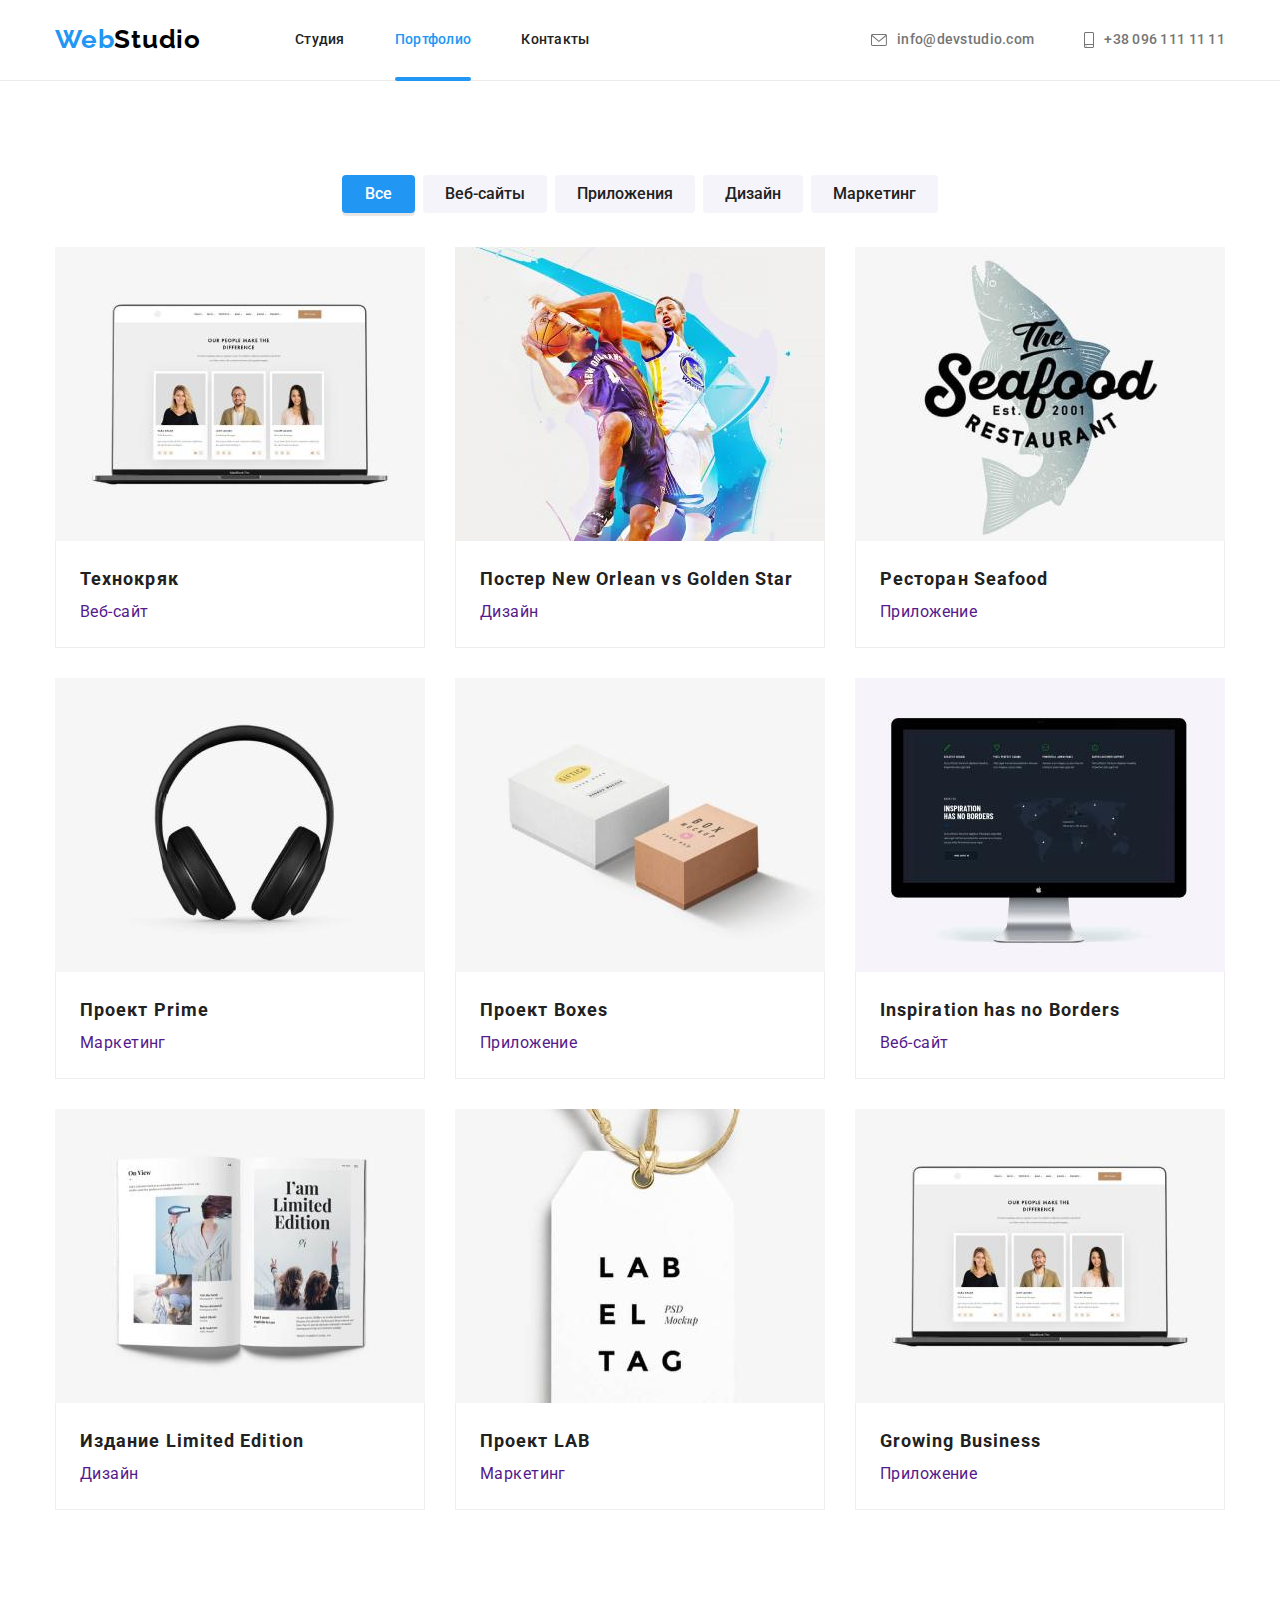
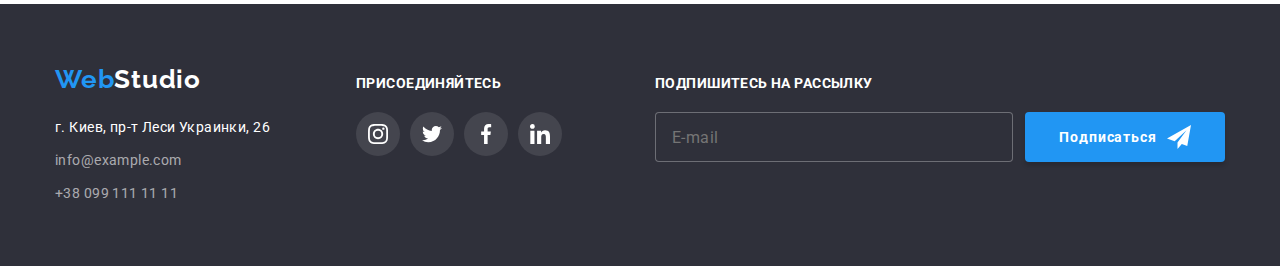
==== commit ac74e970: "thrd day" ====
--- a/portfolio.html
+++ b/portfolio.html
@@ -55,176 +55,176 @@
     <main>
         <!--PORTFOLIO-->
         <section class="section">
-            <div class="container our-products">
-                <h1 class="title-portfolio visual--hiden">Наши продукты</h1>
+            <div class="container">
+                <h1 class="portfolio-title visual--hiden">Наши продукты</h1>
                 <ul class="button-list">
-                    <li class="products-button">
-                        <button class="button sellect-but" type="button">Все</button>
-                    </li>
-                    <li class="products-button">
+                    <li class="button-list__item">
+                        <button class="button button--sellect" type="button">Все</button>
+                    </li>
+                    <li class="button-list__item">
                         <button class="button" type="button">Веб-сайты</button>
                     </li>
-                    <li class="products-button">
+                    <li class="button-list__item">
                         <button class="button" type="button">Приложения</button>
                     </li>
-                    <li class="products-button">
+                    <li class="button-list__item">
                         <button class="button" type="button">Дизайн</button>
                     </li>
-                    <li class="products-button">
+                    <li class="button-list__item">
                         <button class="button" type="button">Маркетинг</button>
                     </li>
                 </ul>
-                <ul class="products-list">
-                    <li class="products-list-item">
-                        <a href="" class="products-card">
-                            <div class="products-thumb">
-                                <img class="products-img" src="./images/technokriak.jpg" alt="" width="370">
-                                <div class="products-overlay">
-                                    <p class="products-text">Технокряк это современная площадка распространения
-                                        коронавируса. Компании используют эту платформу для цифрового
-                                        шпионажа и атак на защищённые сервера конкурентов.</p>
-                                </div>
-                            </div>
-                            <div class="card-content">
-                                <h3 class="card-title">Технокряк</h3>
-                                <p class="card-text">Веб-сайт</p>
-                            </div>
-
-                        </a>
-                    </li>
-
-                    <li class="products-list-item" >
-                        <a href="" class="products-card">
-                            <div class="products-thumb">
-                                <img src="./images/poster-new-orlean.jpg" alt="" width="370">
-                                <div class="products-overlay">
-                                    <p class="products-text">Технокряк это современная площадка распространения
-                                        коронавируса. Компании используют эту платформу для цифрового
-                                        шпионажа и атак на защищённые сервера конкурентов.</p>
-                                </div>
-                            </div>
-                            <div class="card-content">
-                                <h3 class="title"> Постер New Orlean vs Golden Star </h3>
-                                <p>Дизайн</p>
-                            </div>
-                        </a>
-                    </li>
-
-                    <li class="products-list-item">
-                        <a href="" class="products-card">
-                            <div class="products-thumb">
-                                <img src="./images/restoran-seafood.jpg" alt="" width="370">
-                                <div class="products-overlay">
-                                    <p class="products-text">Технокряк это современная площадка распространения
-                                        коронавируса. Компании используют эту платформу для цифрового
-                                        шпионажа и атак на защищённые сервера конкурентов.</p>
-                                </div>
-                            </div>
-                            <div class="card-content">
-                                <h3 class="title">Ресторан Seafood</h3>
-                                <p>Приложение</p>
-                            </div>
-                        </a>
-                    </li>
-
-                    <li class="products-list-item">
-                        <a href="" class="products-card">
-                            <div class="products-thumb">
-                                <img src="./images/proekt-prime.jpg" alt="" width="370">
-                                <div class="products-overlay">
-                                    <p class="products-text">Технокряк это современная площадка распространения
-                                        коронавируса. Компании используют эту платформу для цифрового
-                                        шпионажа и атак на защищённые сервера конкурентов.</p>
-                                </div>
-                            </div>
-                            <div class="card-content">
-                                <h3>Проект Prime</h3>
-                                <p>Маркетинг</p>
-                            </div>
-                        </a>
-                    </li>
-
-                    <li class="products-list-item">
-                        <a href="" class="products-card">
-                            <div class="products-thumb">
-                                <img src="./images/projekt-boxes.jpg" alt="" width="370">
-                                <div class="products-overlay">
-                                    <p class="products-text">Технокряк это современная площадка распространения
-                                        коронавируса. Компании используют эту платформу для цифрового
-                                        шпионажа и атак на защищённые сервера конкурентов.</p>
-                                </div>
-                            </div>
-                            <div class="card-content">
-                                <h3 class="title">Проект Boxes</h3>
-                                <p>Приложение</p>
-                            </div>
-                        </a>
-                    </li>
-
-                    <li class="products-list-item">
-                        <a href="" class="products-card">
-                            <div class="products-thumb">
-                                <img src="./images/inspiration-has-no-borders.jpg" alt="" width="370">
-                                <div class="products-overlay">
-                                    <p class="products-text">Технокряк это современная площадка распространения
-                                        коронавируса. Компании используют эту платформу для цифрового
-                                        шпионажа и атак на защищённые сервера конкурентов.</p>
-                                </div>
-                            </div>
-                            <div class="card-content">
-                                <h3 class="title">Inspiration has no Borders</h3>
-                                <p>Веб-сайт</p>
-                            </div>
-                        </a>
-                    </li>
-
-                    <li class="products-list-item">
-                        <a href="" class="products-card">
-                            <div class="products-thumb">
-                                <img src="./images/limited-edition.jpg" alt="" width="370">
-                                <div class="products-overlay">
-                                    <p class="products-text">Технокряк это современная площадка распространения
-                                        коронавируса. Компании используют эту платформу для цифрового
-                                        шпионажа и атак на защищённые сервера конкурентов.</p>
-                                </div>
-                            </div>
-                            <div class="card-content">
-                                <h3 class="title">Издание Limited Edition</h3>
-                                <p>Дизайн</p>
-                            </div>
-                        </a>
-                    </li>
-
-                    <li class="products-list-item">
-                        <a href="" class="products-card">
-                            <div class="products-thumb">
-                                <img src="./images/project-lab-el-tag.jpg" alt="" width="370">
-                                <div class="products-overlay">
-                                    <p class="products-text">Технокряк это современная площадка распространения
-                                        коронавируса. Компании используют эту платформу для цифрового
-                                        шпионажа и атак на защищённые сервера конкурентов.</p>
-                                </div>
-                            </div>
-                            <div class="card-content">
-                                <h3 class="title">Проект LAB</h3>
-                                <p>Маркетинг</p>
-                            </div>
-                        </a>
-                    </li>
-
-                    <li class="products-list-item">
-                        <a href="" class="products-card">
-                            <div class="products-thumb">
-                                <img src="./images/technokriak.jpg" alt="" width="370">
-                                <div class="products-overlay">
-                                    <p class="products-text">Технокряк это современная площадка распространения
-                                        коронавируса. Компании используют эту платформу для цифрового
-                                        шпионажа и атак на защищённые сервера конкурентов.</p>
-                                </div>
-                            </div>
-                            <div class="card-content">
-                                <h3 class="title">Growing Business</h3>
-                                <p>Приложение</p>
+                <ul class="products">
+                    <li class="products__item">
+                        <a href="" class="products__link">
+                            <div class="products__thumb">
+                                <img class="products__img" src="./images/technokriak.jpg" alt="" width="370">
+                                <div class="products__overlay">
+                                    <p class="products__desc">Технокряк это современная площадка распространения
+                                        коронавируса. Компании используют эту платформу для цифрового
+                                        шпионажа и атак на защищённые сервера конкурентов.</p>
+                                </div>
+                            </div>
+                            <div class="products__content">
+                                <h3 class="products__title">Технокряк</h3>
+                                <p class="products__subtitle">Веб-сайт</p>
+                            </div>
+
+                        </a>
+                    </li>
+
+                    <li class="products__item" >
+                        <a href="" class="products__link">
+                            <div class="products__thumb">
+                                <img class="products__img" src="./images/poster-new-orlean.jpg" alt="" width="370">
+                                <div class="products__overlay">
+                                    <p class="products__desc">Технокряк это современная площадка распространения
+                                        коронавируса. Компании используют эту платформу для цифрового
+                                        шпионажа и атак на защищённые сервера конкурентов.</p>
+                                </div>
+                            </div>
+                            <div class="products__content">
+                                <h3 class="products__title"> Постер New Orlean vs Golden Star </h3>
+                                <p class="products__subtitle">Дизайн</p>
+                            </div>
+                        </a>
+                    </li>
+
+                    <li class="products__item">
+                        <a href="" class="products__link">
+                            <div class="products__thumb">
+                                <img class="products__img" src="./images/restoran-seafood.jpg" alt="" width="370">
+                                <div class="products__overlay">
+                                    <p class="products__desc">Технокряк это современная площадка распространения
+                                        коронавируса. Компании используют эту платформу для цифрового
+                                        шпионажа и атак на защищённые сервера конкурентов.</p>
+                                </div>
+                            </div>
+                            <div class="products__content">
+                                <h3 class="products__title">Ресторан Seafood</h3>
+                                <p class="products__subtitle">Приложение</p>
+                            </div>
+                        </a>
+                    </li>
+
+                    <li class="products__item">
+                        <a href="" class="products__link">
+                            <div class="products__thumb">
+                                <img class="products__img" src="./images/proekt-prime.jpg" alt="" width="370">
+                                <div class="products__overlay">
+                                    <p class="products__desc">Технокряк это современная площадка распространения
+                                        коронавируса. Компании используют эту платформу для цифрового
+                                        шпионажа и атак на защищённые сервера конкурентов.</p>
+                                </div>
+                            </div>
+                            <div class="products__content">
+                                <h3 class="products__title">Проект Prime</h3>
+                                <p class="products__subtitle">Маркетинг</p>
+                            </div>
+                        </a>
+                    </li>
+
+                    <li class="products__item">
+                        <a href="" class="products__link">
+                            <div class="products__thumb">
+                                <img class="products__img" src="./images/projekt-boxes.jpg" alt="" width="370">
+                                <div class="products__overlay">
+                                    <p class="products__desc">Технокряк это современная площадка распространения
+                                        коронавируса. Компании используют эту платформу для цифрового
+                                        шпионажа и атак на защищённые сервера конкурентов.</p>
+                                </div>
+                            </div>
+                            <div class="products__content">
+                                <h3 class="products__title">Проект Boxes</h3>
+                                <p class="products__subtitle">Приложение</p>
+                            </div>
+                        </a>
+                    </li>
+
+                    <li class="products__item">
+                        <a href="" class="products__link">
+                            <div class="products__thumb">
+                                <img class="products__img" src="./images/inspiration-has-no-borders.jpg" alt="" width="370">
+                                <div class="products__overlay">
+                                    <p class="products__desc">Технокряк это современная площадка распространения
+                                        коронавируса. Компании используют эту платформу для цифрового
+                                        шпионажа и атак на защищённые сервера конкурентов.</p>
+                                </div>
+                            </div>
+                            <div class="products__content">
+                                <h3 class="products__title">Inspiration has no Borders</h3>
+                                <p class="products__subtitle">Веб-сайт</p>
+                            </div>
+                        </a>
+                    </li>
+
+                    <li class="products__item">
+                        <a href="" class="products__link">
+                            <div class="products__thumb">
+                                <img class="products__img" src="./images/limited-edition.jpg" alt="" width="370">
+                                <div class="products__overlay">
+                                    <p class="products__desc">Технокряк это современная площадка распространения
+                                        коронавируса. Компании используют эту платформу для цифрового
+                                        шпионажа и атак на защищённые сервера конкурентов.</p>
+                                </div>
+                            </div>
+                            <div class="products__content">
+                                <h3 class="products__title"">Издание Limited Edition</h3>
+                                <p class="products__subtitle">Дизайн</p>
+                            </div>
+                        </a>
+                    </li>
+
+                    <li class="products__item">
+                        <a href="" class="products__link">
+                            <div class="products__thumb">
+                                <img class="products__img" src="./images/project-lab-el-tag.jpg" alt="" width="370">
+                                <div class="products__overlay">
+                                    <p class="products__desc">Технокряк это современная площадка распространения
+                                        коронавируса. Компании используют эту платформу для цифрового
+                                        шпионажа и атак на защищённые сервера конкурентов.</p>
+                                </div>
+                            </div>
+                            <div class="products__content">
+                                <h3 class="products__title">Проект LAB</h3>
+                                <p class="products__subtitle">Маркетинг</p>
+                            </div>
+                        </a>
+                    </li>
+
+                    <li class="products__item">
+                        <a href="" class="products__link">
+                            <div class="products__thumb">
+                                <img class="products__img" src="./images/technokriak.jpg" alt="" width="370">
+                                <div class="products__overlay">
+                                    <p class="products__desc">Технокряк это современная площадка распространения
+                                        коронавируса. Компании используют эту платформу для цифрового
+                                        шпионажа и атак на защищённые сервера конкурентов.</p>
+                                </div>
+                            </div>
+                            <div class="products__content">
+                                <h3 class="products__title">Growing Business</h3>
+                                <p class="products__subtitle">Приложение</p>
                             </div>
                         </a>
                     </li>
@@ -234,48 +234,48 @@
 
     </main>
 <footer class="footer">
-    <div class="container foot">
+    <div class="container container--foot">
         <!--copyrite-->
-        <div class="foot-id">
+        <div class="foot__width">
             <a href="#" class="logo logo--foot"> <span class="logo__item">Web</span><span
-                    class="logo__item--foot">Studio</span></a>
+                    class="logo__item--white">Studio</span></a>
             <address id="contacts">
-                <ul class="contacts-list-foot">
+                <ul class="items">
                     <li>
-                        <p class="text">г. Киев, пр-т Леси Украинки, 26</p>
-                    </li>
-                    <li><a class="link mail" href="mailto:info@example.com">info@example.com</a> </li>
-                    <li><a class="link tel" href="tel:+380991111111">+38 099 111 11 11</a> </li>
+                        <p class="items__text">г. Киев, пр-т Леси Украинки, 26</p>
+                    </li>
+                    <li><a class="items__link mail" href="mailto:info@example.com">info@example.com</a> </li>
+                    <li><a class="items__link tel" href="tel:+380991111111">+38 099 111 11 11</a> </li>
                 </ul>
             </address>
         </div>
         <div class="connect">
-            <p class="connect-title">присоединяйтесь</p>
-            <ul class="social-connect-list">
-                <li class="social-connect-item">
-                    <a class="social-connect-link" href="">
-                        <svg class="social-connect-icon" width="20" height="20">
+            <p class="connect__subtitle">присоединяйтесь</p>
+            <ul class="social-connect">
+                <li class="social-connect__item">
+                    <a class="social-connect__link" href="">
+                        <svg class="social-connect__icon" width="20" height="20">
                             <use href="./images/icons.svg#instagram"></use>
                         </svg>
                     </a>
                 </li>
-                <li class="social-connect-item">
-                    <a class="social-connect-link" href="">
-                        <svg class="social-connect-icon" width="20" height="20">
+                <li class="social-connect__item">
+                    <a class="social-connect__link" href="">
+                        <svg class="social-connect__icon" width="20" height="20">
                             <use href="./images/icons.svg#twitter"></use>
                         </svg>
                     </a>
                 </li>
-                <li class="social-connect-item">
-                    <a class="social-connect-link" href="">
-                        <svg class="social-connect-icon" width="20" height="20">
+                <li class="social-connect__item">
+                    <a class="social-connect__link" href="">
+                        <svg class="social-connect__icon" width="20" height="20">
                             <use href="./images/icons.svg#facebook"></use>
                         </svg>
                     </a>
                 </li>
-                <li class="social-connect-item">
-                    <a class="social-connect-link" href="">
-                        <svg class="social-connect-icon" width="20" height="20">
+                <li class="social-connect__item">
+                    <a class="social-connect__link" href="">
+                        <svg class="social-connect__icon" width="20" height="20">
                             <use href="./images/icons.svg#linkedin"></use>
                         </svg>
                     </a>
@@ -283,14 +283,14 @@
             </ul>
         </div>
         <div class="subscribe">
-            <p class="subscribe-title">Подпишитесь на рассылку</p>
+            <p class="subscribe__subtitle">Подпишитесь на рассылку</p>
             <form class="form-subscribe" autocomplete="off">
 
-                <label class="subscribe-field">
-                    <input class="subscribe-input" type="text" placeholder="E-mail">
+                <label class="form-subscribe__field">
+                    <input class="form-subscribe__input" type="text" placeholder="E-mail">
                 </label>
-                <button class="subscribe-button" type="submit"><span class="button-label">Подписаться</span>
-                    <svg class="send" width="24px" height="24px">
+                <button class="form-subscribe__button" type="submit"><span class="button-label">Подписаться</span>
+                    <svg class="form-subscribe__svg" width="24px" height="24px">
                         <use href="./images/icons.svg#send"></use>
                     </svg>
                 </button>
--- a/css/main.min.css
+++ b/css/main.min.css
@@ -1,2 +1,2 @@
-:root{--active-color: #2196f3;--white-color: #ffffff;--text-color: #757575;--main-font: "Roboto", sans-serif;--accent-font: "Raleway", sans-serif;--title-color: #212121;--button-background: #f5f4fa;--button-background-active: #2196f3;--back-dark: #2f303a;--foot-contact-text: rgba(255, 255, 255, 0.6);--back-color-order: #188ce8;--card-set-gap: 30px;--card-content-bc: #eeeeee;--icon-color: #afb1b8;--icon-connect: rgba(255, 255, 255, 0.1)}*{margin:0;padding:0}body{background-color:var(--white-color);font-family:var(--main-font);color:var(--text-color);font-size:14px;line-height:1.71em;letter-spacing:0.03em}.container{width:1200px;padding-left:15px;padding-right:15px;margin-left:auto;margin-right:auto}.section{padding:94px 0;margin-left:auto;margin-right:auto}ul{list-style:none}a{text-decoration:none}a:active{color:var(--active-color)}h1,h2,h3,h4,h5,h6{color:var(--title-color);margin:0}p{margin:0}img{display:block;max-width:100%;height:auto}.main--title,.advantages .caption-title,.connect-title{text-transform:uppercase}.visual--hiden{visibility:hidden;position:absolute;clip:rect(0 0 0 0);width:1px;height:1px;margin:-1px}.logo__item{color:var(--active-color)}.logo__item--black{color:#000000}.logo{font-family:var(--accent-font);font-weight:700;font-size:26px;line-height:1.19em;letter-spacing:0.03em;margin-right:94px;padding-top:24px;padding-bottom:25px}.logo__item--foot{color:var(--white-color)}.logo--foot{padding:0;margin-top:60px;margin:0}.container--head{display:-webkit-box;display:-ms-flexbox;display:flex;-webkit-box-align:center;-ms-flex-align:center;align-items:center;margin-bottom:0}.header{border-bottom:1px solid #ececec}.contacts{line-height:1.14em;display:-webkit-inline-box;display:-ms-inline-flexbox;display:inline-flex;margin-left:auto}.contacts__link{text-decoration:none;display:-webkit-box;display:-ms-flexbox;display:flex;-webkit-box-orient:horizontal;-webkit-box-direction:normal;-ms-flex-direction:row;flex-direction:row;font-style:normal;font-weight:500;letter-spacing:0.02em;color:inherit;padding-top:32px;padding-bottom:32px;-webkit-box-align:center;-ms-flex-align:center;align-items:center;-webkit-transition:color 250ms cubic-bezier(0.4, 0, 0.2, 1);transition:color 250ms cubic-bezier(0.4, 0, 0.2, 1)}.contacts__link:hover,.contacts__link:focus{color:var(--active-color)}.contacts>li:not(:last-child){margin-right:50px}.contacts__icon{fill:currentColor;margin-right:10px}.navigation{display:-webkit-box;display:-ms-flexbox;display:flex;-webkit-box-orient:horizontal;-webkit-box-direction:normal;-ms-flex-direction:row;flex-direction:row}.navigation>li:not(:last-child){margin-right:50px}.navigation a:hover,.navigation a:focus{color:var(--active-color)}.navigation__link{font-weight:500;font-size:14px;line-height:1.14em;letter-spacing:0.02em;color:var(--title-color);display:-webkit-box;display:-ms-flexbox;display:flex;-webkit-box-orient:horizontal;-webkit-box-direction:normal;-ms-flex-direction:row;flex-direction:row;-webkit-box-align:center;-ms-flex-align:center;align-items:center;text-decoration:none;padding-top:32px;padding-bottom:32px;-webkit-transition:color 250ms cubic-bezier(0.4, 0, 0.2, 1);transition:color 250ms cubic-bezier(0.4, 0, 0.2, 1)}.navigation__link--current{position:relative;color:var(--active-color)}.navigation__link--current::after{position:absolute;content:" ";left:0;bottom:-1px;display:block;width:100%;height:4px;border-radius:2px;background-color:var(--button-background-active)}.section--main{height:600px;max-width:1600px;display:-webkit-box;display:-ms-flexbox;display:flex;background-image:-webkit-gradient(linear, left top, left bottom, from(rgba(47,48,58,0.4)), to(rgba(47,48,58,0.4))),url(../images/hero-bc.jpg);background-image:linear-gradient(rgba(47,48,58,0.4), rgba(47,48,58,0.4)),url(../images/hero-bc.jpg);background-size:cover;background-position:center;margin-left:auto;margin-right:auto;padding:0}.container--hero{display:-webkit-box;display:-ms-flexbox;display:flex;-webkit-box-align:center;-ms-flex-align:center;align-items:center;-webkit-box-pack:center;-ms-flex-pack:center;justify-content:center;-webkit-box-orient:vertical;-webkit-box-direction:normal;-ms-flex-direction:column;flex-direction:column;-ms-flex-wrap:wrap;flex-wrap:wrap}.main--title{color:var(--white-color);font-size:44px;line-height:1.36em;letter-spacing:0.06em;text-align:center;-webkit-box-pack:center;-ms-flex-pack:center;justify-content:center;width:696px;margin-left:auto;margin-right:auto}.button-order{display:inline-block;font-weight:700;font-size:16px;line-height:1.88em;color:var(--white-color);background-color:var(--button-background-active);letter-spacing:0.06em;padding:10px 32px;cursor:pointer;border:none;-webkit-box-shadow:0px 4px 4px rgba(0,0,0,0.15);box-shadow:0px 4px 4px rgba(0,0,0,0.15);border-radius:4px;-webkit-transition:color 250ms cubic-bezier(0.4, 0, 0.2, 1),background-color 250ms cubic-bezier(0.4, 0, 0.2, 1);transition:color 250ms cubic-bezier(0.4, 0, 0.2, 1),background-color 250ms cubic-bezier(0.4, 0, 0.2, 1)}.hero-button{display:-webkit-box;display:-ms-flexbox;display:flex;-webkit-box-pack:center;-ms-flex-pack:center;justify-content:center;margin-top:30px}.button.order:hover,.button.order:focus{background-color:var(--back-color-order);cursor:pointer}.backdrop{position:fixed;top:0;left:0;width:100%;height:100%;background-color:rgba(0,0,0,0.2);-webkit-transition:opacity 250ms cubic-bezier(0.4, 0, 0.2, 1);transition:opacity 250ms cubic-bezier(0.4, 0, 0.2, 1);opacity:1}.backdrop.is-hidden{opacity:0;pointer-events:none}.close{position:absolute;width:30px;height:30px;cursor:pointer;margin-top:8px;margin-right:8px;background:#ffffff;border:1px solid rgba(0,0,0,0.1);border-radius:50%}.close-icon{position:absolute;-webkit-transform:translate(-50%, -50%);transform:translate(-50%, -50%);fill:#000000;-webkit-transition:fill 250ms cubic-bezier(0.4, 0, 0.2, 1);transition:fill 250ms cubic-bezier(0.4, 0, 0.2, 1)}.close:hover .close-icon{fill:var(--active-color)}.close:focus-within .close-icon{fill:var(--active-color)}.modal{position:absolute;top:50%;left:50%;-webkit-transform:translate(-50%, -50%);transform:translate(-50%, -50%);height:581px;width:528px;display:-webkit-box;display:-ms-flexbox;display:flex;visibility:visible;-webkit-box-pack:end;-ms-flex-pack:end;justify-content:flex-end;-webkit-box-align:start;-ms-flex-align:start;align-items:flex-start;background-color:#fff;-webkit-box-shadow:0px 1px 3px rgba(0,0,0,0.12),0px 1px 1px rgba(0,0,0,0.14),0px 2px 1px rgba(0,0,0,0.2);box-shadow:0px 1px 3px rgba(0,0,0,0.12),0px 1px 1px rgba(0,0,0,0.14),0px 2px 1px rgba(0,0,0,0.2);border-radius:4px;z-index:5100}.form{padding:40px}.form-field{position:relative;display:-webkit-box;display:-ms-flexbox;display:flex;-webkit-box-orient:vertical;-webkit-box-direction:normal;-ms-flex-direction:column;flex-direction:column;margin-bottom:28px}.form-input:focus,.form-input:hover{border:1px solid var(--active-color);outline:none;cursor:pointer}.form-input:focus-within ~ .field-icon{color:var(--active-color)}.form-title{font-weight:700;font-size:20px;line-height:1.17em;letter-spacing:0.03em;color:var(--title-color);margin-bottom:30px}.form-input{margin:0;padding:0;padding-left:42px;color:#000000;border:1px solid rgba(33,33,33,0.2);border-radius:4px;height:40px;-webkit-transition:border 250ms cubic-bezier(0.4, 0, 0.2, 1);transition:border 250ms cubic-bezier(0.4, 0, 0.2, 1)}.form-textarea{margin:0;padding:0;padding-left:42px;border:1px solid rgba(33,33,33,0.2);border-radius:4px}.form-label{position:absolute;top:50%;left:0;display:inline-block;-webkit-transform:translateY(-42px);transform:translateY(-42px)}.form-label-textarea{position:absolute;top:0%;left:0;display:inline-block;-webkit-transform:translateY(-22px);transform:translateY(-22px)}.form-field textarea{border:1px solid rgba(33,33,33,0.2);border-radius:4px;padding:12px 16px;resize:none}.form-field textarea::-webkit-input-placeholder{font-size:12px;line-height:1.17;letter-spacing:0.01em;color:rgba(117,117,117,0.5)}.form-field textarea:-ms-input-placeholder{font-size:12px;line-height:1.17;letter-spacing:0.01em;color:rgba(117,117,117,0.5)}.form-field textarea::-ms-input-placeholder{font-size:12px;line-height:1.17;letter-spacing:0.01em;color:rgba(117,117,117,0.5)}.form-field textarea::placeholder{font-size:12px;line-height:1.17;letter-spacing:0.01em;color:rgba(117,117,117,0.5)}.field-icon{position:absolute;top:50%;left:15px;display:block;-webkit-transform:translateY(-50%);transform:translateY(-50%);color:#000}.form-icon{fill:currentColor}.option{position:relative;display:block;margin-bottom:30px}.check{padding-left:36px}.check-input{position:absolute;margin:-1px;width:1px;height:1px;border:0;padding:0;clip:rect(0 0 0 0);overflow:hidden}.check-box{position:absolute;display:inline-block;width:16px;height:15px;top:4px;left:0;margin-left:12px;border:2px solid black;border-radius:4px}.check-input:focus+.check-box{border-color:var(--active-color)}.check-input:checked+.check-box{border-color:transparent;background-color:var(--button-background-active);background-size:contain;background-image:url("../images/check.svg")}.license-link{color:var(--active-color);text-decoration:underline}.submit-bth{display:-webkit-box;display:-ms-flexbox;display:flex;-webkit-box-align:center;-ms-flex-align:center;align-items:center;font-weight:700;font-size:16px;line-height:1.88em;color:var(--white-color);background-color:var(--button-background-active);letter-spacing:0.06em;margin-left:auto;margin-right:auto;padding:10px 55px;cursor:pointer;border:none;border-radius:4px;-webkit-transition:background-color 250ms cubic-bezier(0.4, 0, 0.2, 1);transition:background-color 250ms cubic-bezier(0.4, 0, 0.2, 1)}.submit-bth:focus,.submit-bth:hover{background-color:var(--back-color-order)}.advantages__title{font-weight:700;font-size:14px;line-height:1.17em;letter-spacing:0.03em;color:var(--title-color)}.advantages__title pre::first-letter{text-transform:uppercase}.advantages{padding:0;margin:0;list-style:none;display:-webkit-box;display:-ms-flexbox;display:flex;-ms-flex-wrap:wrap;flex-wrap:wrap;margin-left:-30px}.advantages>.advantages__item{-ms-flex-preferred-size:calc(100% / 4 - 30px);flex-basis:calc(100% / 4 - 30px);margin-left:30px}.advantages__text{margin-top:10px}.advantages__content{margin-top:30px}.advantages__icon{display:-webkit-box;display:-ms-flexbox;display:flex;width:270px;height:120px;border-radius:4px;-webkit-box-pack:center;-ms-flex-pack:center;justify-content:center;-webkit-box-align:center;-ms-flex-align:center;align-items:center;background-color:var(--button-background);fill:currentColor}.section--advantages{padding-top:94px}.heading{font-weight:700;font-size:36px;line-height:1.17em;letter-spacing:0.03em;color:var(--title-color);text-align:center}.production{display:-webkit-box;display:-ms-flexbox;display:flex;-webkit-box-orient:horizontal;-webkit-box-direction:normal;-ms-flex-direction:row;flex-direction:row;margin-top:50px;z-index:-1}.production__item{position:relative}.production__overlay{position:absolute;display:-webkit-box;display:-ms-flexbox;display:flex;-webkit-box-pack:center;-ms-flex-pack:center;justify-content:center;-webkit-box-align:center;-ms-flex-align:center;align-items:center;bottom:0%;left:0%;width:100%;height:70px;background-color:rgba(47,48,58,0.8)}.production__text{margin:0;display:-webkit-box;display:-ms-flexbox;display:flex;text-align:center;text-transform:uppercase;color:var(--white-color)}.production>li:not(:last-child){margin-right:30px}.section--production{padding-bottom:94px;padding-top:0;position:relative;z-index:1}.section--teams{background-color:var(--button-background)}.team{padding:0;margin:0;list-style:none;display:-webkit-box;display:-ms-flexbox;display:flex;-ms-flex-wrap:wrap;flex-wrap:wrap;margin-left:-30px;margin-top:-30px}.team__item{background-color:var(--white-color);-webkit-box-shadow:0px 2px 1px 0px rgba(0,0,0,0.2);box-shadow:0px 2px 1px 0px rgba(0,0,0,0.2);-webkit-box-shadow:0px 1px 1px 0px rgba(0,0,0,0.14);box-shadow:0px 1px 1px 0px rgba(0,0,0,0.14);-webkit-box-shadow:0px 1px 3px 0px rgba(0,0,0,0.12);box-shadow:0px 1px 3px 0px rgba(0,0,0,0.12)}.our-teams{margin-bottom:50px}.card__thumb{display:block;max-width:100%}.card__thumb{display:block;max-width:100%}.card__content{padding:30px 32px}.card__text{margin-top:10px}.card__name{font-weight:500}.team>.team__item{font-size:16px;line-height:1.17em;letter-spacing:0.03em;text-align:center;margin-left:30px;margin-top:30px;width:auto;border:none}.our-team .heading{text-align:center}.social{display:-webkit-box;display:-ms-flexbox;display:flex;text-align:center;-webkit-box-pack:center;-ms-flex-pack:center;justify-content:center;margin-top:16px}.social__link{display:-webkit-box;display:-ms-flexbox;display:flex;width:44px;height:44px;border:none;border-radius:50%;-webkit-box-pack:center;-ms-flex-pack:center;justify-content:center;-webkit-box-align:center;-ms-flex-align:center;align-items:center;fill:var(--icon-color);-webkit-transition:fill 250ms cubic-bezier(0.4, 0, 0.2, 1),background-color 250ms cubic-bezier(0.4, 0, 0.2, 1);transition:fill 250ms cubic-bezier(0.4, 0, 0.2, 1),background-color 250ms cubic-bezier(0.4, 0, 0.2, 1)}.social:not(:last-child){margin-right:10px}.social__link:hover,.social__link:focus{background-color:var(--active-color);fill:var(--white-color)}.section--partners{margin:94px auto}.partners{display:-webkit-box;display:-ms-flexbox;display:flex;-webkit-box-orient:horizontal;-webkit-box-direction:normal;-ms-flex-direction:row;flex-direction:row;margin-top:50px}.partners__link{display:-webkit-box;display:-ms-flexbox;display:flex;-webkit-box-align:center;-ms-flex-align:center;align-items:center;-webkit-box-pack:center;-ms-flex-pack:center;justify-content:center;width:170px;height:92px;border:1px solid var(--icon-color);border-radius:4px;cursor:pointer;-webkit-transition:border-color 250ms cubic-bezier(0.4, 0, 0.2, 1);transition:border-color 250ms cubic-bezier(0.4, 0, 0.2, 1)}.partners>li:not(:last-child){margin-right:30px}.partners__icon{display:inline-block;-webkit-box-align:center;-ms-flex-align:center;align-items:center;-webkit-box-pack:center;-ms-flex-pack:center;justify-content:center;fill:var(--icon-color);color:currentColor;-webkit-transition:fill 250ms cubic-bezier(0.4, 0, 0.2, 1);transition:fill 250ms cubic-bezier(0.4, 0, 0.2, 1)}.partners__link:hover,.partners__link:focus{border-color:var(--button-background-active)}.partners__link:focus .partners__icon,.partners__link:hover .partners__icon{fill:var(--active-color)}.title{font-weight:700;font-size:18px;line-height:2em;letter-spacing:0.06em}.products-list{font-size:16px;line-height:1.88em;display:-webkit-box;display:-ms-flexbox;display:flex;-ms-flex-wrap:wrap;flex-wrap:wrap;-webkit-box-pack:center;-ms-flex-pack:center;justify-content:center;-webkit-box-align:center;-ms-flex-align:center;align-items:center;padding:0;margin:0;margin-top:calc(-1 * var(--card-set-gap));margin-left:calc(-1 * var(--card-set-gap))}.products-list>.products-list-item{-ms-flex-preferred-size:calc(100% / 3 - 30px);flex-basis:calc(100% / 3 - 30px);margin-left:var(--card-set-gap);margin-top:var(--card-set-gap)}.products-card{display:inline-block;-webkit-box-shadow:none;box-shadow:none;border:none;-webkit-transition:border 250ms cubic-bezier(0.4, 0, 0.2, 1),-webkit-box-shadow 250ms cubic-bezier(0.4, 0, 0.2, 1);transition:border 250ms cubic-bezier(0.4, 0, 0.2, 1),-webkit-box-shadow 250ms cubic-bezier(0.4, 0, 0.2, 1);transition:border 250ms cubic-bezier(0.4, 0, 0.2, 1),box-shadow 250ms cubic-bezier(0.4, 0, 0.2, 1);transition:border 250ms cubic-bezier(0.4, 0, 0.2, 1),box-shadow 250ms cubic-bezier(0.4, 0, 0.2, 1),-webkit-box-shadow 250ms cubic-bezier(0.4, 0, 0.2, 1)}.card-title{font-size:18px}.card-text{font-family:var(--main-font);color:var(--text-color);font-size:16px;line-height:1.88;margin-top:4px}.card-content{padding:20px 24px;border-right:1px solid var(--card-content-bc);border-bottom:1px solid var(--card-content-bc);border-left:1px solid var(--card-content-bc)}.products-card:hover,.products-card:focus{background-color:#ffffff;border:1px solid #eeeeee;-webkit-box-shadow:0px 1px 1px rgba(0,0,0,0.12),0px 4px 4px rgba(0,0,0,0.06),1px 4px 6px rgba(0,0,0,0.16);box-shadow:0px 1px 1px rgba(0,0,0,0.12),0px 4px 4px rgba(0,0,0,0.06),1px 4px 6px rgba(0,0,0,0.16)}.products-thumb{position:relative;overflow:hidden}.products-overlay{position:absolute;content:"";display:block;top:0;left:0;width:100%;height:100%;background:rgba(33,150,243,0.9);opacity:0;-webkit-transform:translateY(100%);transform:translateY(100%);-webkit-transition:opacity 250ms cubic-bezier(0.4, 0, 0.2, 1),-webkit-transform 250ms cubic-bezier(0.4, 0, 0.2, 1);transition:opacity 250ms cubic-bezier(0.4, 0, 0.2, 1),-webkit-transform 250ms cubic-bezier(0.4, 0, 0.2, 1);transition:transform 250ms cubic-bezier(0.4, 0, 0.2, 1),opacity 250ms cubic-bezier(0.4, 0, 0.2, 1);transition:transform 250ms cubic-bezier(0.4, 0, 0.2, 1),opacity 250ms cubic-bezier(0.4, 0, 0.2, 1),-webkit-transform 250ms cubic-bezier(0.4, 0, 0.2, 1)}.products-text{font-size:18px;line-height:1.56;letter-spacing:0.03em;color:var(--white-color);padding:63px 24px}.products-card:hover .products-overlay,.products-card:focus .products-overlay{opacity:1;-webkit-transform:translateY(0);transform:translateY(0)}.button-list{display:-webkit-box;display:-ms-flexbox;display:flex;-webkit-box-orient:horizontal;-webkit-box-direction:normal;-ms-flex-direction:row;flex-direction:row;margin-bottom:34px;-webkit-box-pack:center;-ms-flex-pack:center;justify-content:center}.button{font-family:inherit;font-weight:500;font-size:16px;line-height:1.63;color:var(--title-color);background-color:var(--button-background);min-width:73px;border:0px;padding:6px 22px;border-radius:4px;cursor:pointer;-webkit-transition:color 250ms cubic-bezier(0.4, 0, 0.2, 1),background-color 250ms cubic-bezier(0.4, 0, 0.2, 1),-webkit-box-shadow 250ms cubic-bezier(0.4, 0, 0.2, 1);transition:color 250ms cubic-bezier(0.4, 0, 0.2, 1),background-color 250ms cubic-bezier(0.4, 0, 0.2, 1),-webkit-box-shadow 250ms cubic-bezier(0.4, 0, 0.2, 1);transition:color 250ms cubic-bezier(0.4, 0, 0.2, 1),background-color 250ms cubic-bezier(0.4, 0, 0.2, 1),box-shadow 250ms cubic-bezier(0.4, 0, 0.2, 1);transition:color 250ms cubic-bezier(0.4, 0, 0.2, 1),background-color 250ms cubic-bezier(0.4, 0, 0.2, 1),box-shadow 250ms cubic-bezier(0.4, 0, 0.2, 1),-webkit-box-shadow 250ms cubic-bezier(0.4, 0, 0.2, 1)}.products-button:not(:last-child){margin-right:8px}.sellect-but{background-color:var(--button-background-active);color:var(--white-color);-webkit-box-shadow:0px 2px 2px 0px rgba(0,0,0,0.12);box-shadow:0px 2px 2px 0px rgba(0,0,0,0.12);-webkit-box-shadow:0px 1px 2px 0px rgba(0,0,0,0.08);box-shadow:0px 1px 2px 0px rgba(0,0,0,0.08);-webkit-box-shadow:0px 3px 1px 0px rgba(0,0,0,0.1);box-shadow:0px 3px 1px 0px rgba(0,0,0,0.1)}.button:hover,.button:focus{background-color:var(--button-background-active);color:var(--white-color);-webkit-box-shadow:0px 2px 2px 0px rgba(0,0,0,0.12);box-shadow:0px 2px 2px 0px rgba(0,0,0,0.12);-webkit-box-shadow:0px 1px 2px 0px rgba(0,0,0,0.08);box-shadow:0px 1px 2px 0px rgba(0,0,0,0.08);-webkit-box-shadow:0px 3px 1px 0px rgba(0,0,0,0.1);box-shadow:0px 3px 1px 0px rgba(0,0,0,0.1)}.footer{background-color:var(--back-dark);padding:60px 15px;margin-right:auto;margin-left:auto;display:-webkit-box;display:-ms-flexbox;display:flex}.foot{color:var(--white-color);display:-webkit-box;display:-ms-flexbox;display:flex;-webkit-box-orient:horizontal;-webkit-box-direction:normal;-ms-flex-direction:row;flex-direction:row;-webkit-box-align:baseline;-ms-flex-align:baseline;align-items:baseline}.logo__foot{font-family:var(--accent-font);font-weight:700;font-size:26px;line-height:1.19em;letter-spacing:0.03em;padding:0;margin-top:60px;margin:0}.contacts-list-foot>li{font-style:normal}.contacts-list-foot{margin-top:20px}.contacts-list-foot .link{display:inline-block;color:var(--foot-contact-text);margin-top:9px;-webkit-transition:color 250ms cubic-bezier(0.4, 0, 0.2, 1);transition:color 250ms cubic-bezier(0.4, 0, 0.2, 1)}.contacts-list-foot a:hover,.contacts-list-foot a:focus{color:var(--active-color)}.logo__item--foot{color:var(--white-color)}.foot-id{width:231px}.connect-title{font-weight:700;font-size:14px;line-height:1.14em;letter-spacing:0.03em;color:var(--white-color);text-align:center}.connect{display:-webkit-box;display:-ms-flexbox;display:flex;-webkit-box-align:start;-ms-flex-align:start;align-items:flex-start;-webkit-box-pack:start;-ms-flex-pack:start;justify-content:flex-start;-webkit-box-orient:vertical;-webkit-box-direction:normal;-ms-flex-direction:column;flex-direction:column;margin-left:70px}.social-connect-list{display:-webkit-box;display:-ms-flexbox;display:flex;text-align:center;-webkit-box-pack:center;-ms-flex-pack:center;justify-content:center;margin-top:20px}.social-connect-link{display:-webkit-box;display:-ms-flexbox;display:flex;width:44px;height:44px;border:none;border-radius:50%;-webkit-box-pack:center;-ms-flex-pack:center;justify-content:center;-webkit-box-align:center;-ms-flex-align:center;align-items:center;background-color:var(--icon-connect);fill:var(--white-color);-webkit-transition:background-color 250ms cubic-bezier(0.4, 0, 0.2, 1);transition:background-color 250ms cubic-bezier(0.4, 0, 0.2, 1)}.social-connect-item:not(:last-child){margin-right:10px}.social-connect-link:hover,.social-connect-link:focus{background-color:var(--active-color)}.form-subscribe{position:relative;display:-webkit-box;display:-ms-flexbox;display:flex}.subscribe{position:relative;-webkit-box-align:baseline;-ms-flex-align:baseline;align-items:baseline;align-items:baseline;margin-left:93px}.subscribe-title{font-weight:700;font-size:14px;line-height:1.14em;letter-spacing:0.03em;color:var(--white-color);text-transform:uppercase;margin-bottom:20px}.subscribe-field{text-align:center;-webkit-box-pack:center;-ms-flex-pack:center;justify-content:center;width:358px;height:50px;border:none}.subscribe-input{display:inline-block;width:358px;height:50px;font-size:16px;line-height:1.25em;letter-spacing:0.03em;padding-left:16px;border:1px solid rgba(255,255,255,0.3);border-radius:4px;color:rgba(255,255,255,0.6);background-color:var(--back-dark)}.subscribe-button{display:-webkit-box;display:-ms-flexbox;display:flex;-webkit-box-align:center;-ms-flex-align:center;align-items:center;-webkit-box-pack:center;-ms-flex-pack:center;justify-content:center;width:200px;height:50px;color:var(--white-color);background-color:var(--button-background-active);border:none;-webkit-box-shadow:0px 4px 4px rgba(0,0,0,0.15);box-shadow:0px 4px 4px rgba(0,0,0,0.15);border-radius:4px;cursor:pointer;margin-right:0;margin-left:12px}.send{display:-webkit-box;display:-ms-flexbox;display:flex;-webkit-box-align:center;-ms-flex-align:center;align-items:center;margin-left:10px}.button-label{display:-webkit-box;display:-ms-flexbox;display:flex;font-weight:700;line-height:1.88;letter-spacing:0.06em;-webkit-box-align:center;-ms-flex-align:center;align-items:center}
+:root{--active-color: #2196f3;--white-color: #ffffff;--text-color: #757575;--main-font: "Roboto", sans-serif;--accent-font: "Raleway", sans-serif;--title-color: #212121;--button-background: #f5f4fa;--button-background-active: #2196f3;--back-dark: #2f303a;--foot-contact-text: rgba(255, 255, 255, 0.6);--back-color-order: #188ce8;--card-set-gap: 30px;--card-content-bc: #eeeeee;--icon-color: #afb1b8;--icon-connect: rgba(255, 255, 255, 0.1)}*{margin:0;padding:0}body{background-color:var(--white-color);font-family:var(--main-font);color:var(--text-color);font-size:14px;line-height:1.71em;letter-spacing:0.03em}.container{width:1200px;padding-left:15px;padding-right:15px;margin-left:auto;margin-right:auto}.section{padding:94px 0;margin-left:auto;margin-right:auto}ul{list-style:none}a{text-decoration:none}a:active{color:var(--active-color)}h1,h2,h3,h4,h5,h6{color:var(--title-color);margin:0}p{margin:0}img{display:block;max-width:100%;height:auto}.main--title,.advantages .caption-title{text-transform:uppercase}.visual--hiden{visibility:hidden;position:absolute;clip:rect(0 0 0 0);width:1px;height:1px;margin:-1px}.logo__item{color:var(--active-color)}.logo__item--black{color:#000000}.logo{font-family:var(--accent-font);font-weight:700;font-size:26px;line-height:1.19em;letter-spacing:0.03em;margin-right:94px;padding-top:24px;padding-bottom:25px}.logo__item--white{color:var(--white-color)}.logo--foot{padding:0;margin-top:60px;margin:0}.container--head{display:-webkit-box;display:-ms-flexbox;display:flex;-webkit-box-align:center;-ms-flex-align:center;align-items:center;margin-bottom:0}.header{border-bottom:1px solid #ececec}.contacts{line-height:1.14em;display:-webkit-inline-box;display:-ms-inline-flexbox;display:inline-flex;margin-left:auto}.contacts__icon{fill:currentColor;margin-right:10px}.contacts>li:not(:last-child){margin-right:50px}.contacts__link{text-decoration:none;display:-webkit-box;display:-ms-flexbox;display:flex;-webkit-box-orient:horizontal;-webkit-box-direction:normal;-ms-flex-direction:row;flex-direction:row;font-style:normal;font-weight:500;letter-spacing:0.02em;color:inherit;padding-top:32px;padding-bottom:32px;-webkit-box-align:center;-ms-flex-align:center;align-items:center;-webkit-transition:color 250ms cubic-bezier(0.4, 0, 0.2, 1);transition:color 250ms cubic-bezier(0.4, 0, 0.2, 1)}.contacts__link:hover,.contacts__link:focus{color:var(--active-color)}.navigation{display:-webkit-box;display:-ms-flexbox;display:flex;-webkit-box-orient:horizontal;-webkit-box-direction:normal;-ms-flex-direction:row;flex-direction:row}.navigation>li:not(:last-child){margin-right:50px}.navigation a:hover,.navigation a:focus{color:var(--active-color)}.navigation__link{font-weight:500;font-size:14px;line-height:1.14em;letter-spacing:0.02em;color:var(--title-color);display:-webkit-box;display:-ms-flexbox;display:flex;-webkit-box-orient:horizontal;-webkit-box-direction:normal;-ms-flex-direction:row;flex-direction:row;-webkit-box-align:center;-ms-flex-align:center;align-items:center;text-decoration:none;padding-top:32px;padding-bottom:32px;-webkit-transition:color 250ms cubic-bezier(0.4, 0, 0.2, 1);transition:color 250ms cubic-bezier(0.4, 0, 0.2, 1)}.navigation__link--current{position:relative;color:var(--active-color)}.navigation__link--current::after{position:absolute;content:" ";left:0;bottom:-1px;display:block;width:100%;height:4px;border-radius:2px;background-color:var(--button-background-active)}.section--main{height:600px;max-width:1600px;display:-webkit-box;display:-ms-flexbox;display:flex;background-image:-webkit-gradient(linear, left top, left bottom, from(rgba(47,48,58,0.4)), to(rgba(47,48,58,0.4))),url(../images/hero-bc.jpg);background-image:linear-gradient(rgba(47,48,58,0.4), rgba(47,48,58,0.4)),url(../images/hero-bc.jpg);background-size:cover;background-position:center;margin-left:auto;margin-right:auto;padding:0}.container--hero{display:-webkit-box;display:-ms-flexbox;display:flex;-webkit-box-align:center;-ms-flex-align:center;align-items:center;-webkit-box-pack:center;-ms-flex-pack:center;justify-content:center;-webkit-box-orient:vertical;-webkit-box-direction:normal;-ms-flex-direction:column;flex-direction:column;-ms-flex-wrap:wrap;flex-wrap:wrap}.main--title{color:var(--white-color);font-size:44px;line-height:1.36em;letter-spacing:0.06em;text-align:center;-webkit-box-pack:center;-ms-flex-pack:center;justify-content:center;width:696px;margin-left:auto;margin-right:auto}.button-order{display:inline-block;font-weight:700;font-size:16px;line-height:1.88em;color:var(--white-color);background-color:var(--button-background-active);letter-spacing:0.06em;padding:10px 32px;cursor:pointer;border:none;-webkit-box-shadow:0px 4px 4px rgba(0,0,0,0.15);box-shadow:0px 4px 4px rgba(0,0,0,0.15);border-radius:4px;-webkit-transition:color 250ms cubic-bezier(0.4, 0, 0.2, 1),background-color 250ms cubic-bezier(0.4, 0, 0.2, 1);transition:color 250ms cubic-bezier(0.4, 0, 0.2, 1),background-color 250ms cubic-bezier(0.4, 0, 0.2, 1)}.hero-button{display:-webkit-box;display:-ms-flexbox;display:flex;-webkit-box-pack:center;-ms-flex-pack:center;justify-content:center;margin-top:30px}.button.order:hover,.button.order:focus{background-color:var(--back-color-order);cursor:pointer}.backdrop{position:fixed;top:0;left:0;width:100%;height:100%;background-color:rgba(0,0,0,0.2);-webkit-transition:opacity 250ms cubic-bezier(0.4, 0, 0.2, 1);transition:opacity 250ms cubic-bezier(0.4, 0, 0.2, 1);opacity:1}.backdrop{opacity:0;pointer-events:none}.close{position:absolute;width:30px;height:30px;cursor:pointer;margin-top:8px;margin-right:8px;background:#ffffff;border:1px solid rgba(0,0,0,0.1);border-radius:50%}.close-icon{position:absolute;-webkit-transform:translate(-50%, -50%);transform:translate(-50%, -50%);fill:#000000;-webkit-transition:fill 250ms cubic-bezier(0.4, 0, 0.2, 1);transition:fill 250ms cubic-bezier(0.4, 0, 0.2, 1)}.close:hover .close-icon{fill:var(--active-color)}.close:focus-within .close-icon{fill:var(--active-color)}.modal{position:absolute;top:50%;left:50%;-webkit-transform:translate(-50%, -50%);transform:translate(-50%, -50%);height:581px;width:528px;display:-webkit-box;display:-ms-flexbox;display:flex;visibility:visible;-webkit-box-pack:end;-ms-flex-pack:end;justify-content:flex-end;-webkit-box-align:start;-ms-flex-align:start;align-items:flex-start;background-color:#fff;-webkit-box-shadow:0px 1px 3px rgba(0,0,0,0.12),0px 1px 1px rgba(0,0,0,0.14),0px 2px 1px rgba(0,0,0,0.2);box-shadow:0px 1px 3px rgba(0,0,0,0.12),0px 1px 1px rgba(0,0,0,0.14),0px 2px 1px rgba(0,0,0,0.2);border-radius:4px;z-index:5100}.form{padding:40px}.form-field{position:relative;display:-webkit-box;display:-ms-flexbox;display:flex;-webkit-box-orient:vertical;-webkit-box-direction:normal;-ms-flex-direction:column;flex-direction:column;margin-bottom:28px}.form-input:focus,.form-input:hover{border:1px solid var(--active-color);outline:none;cursor:pointer}.form-input:focus-within ~ .field-icon{color:var(--active-color)}.form-title{font-weight:700;font-size:20px;line-height:1.17em;letter-spacing:0.03em;color:var(--title-color);margin-bottom:30px}.form-input{margin:0;padding:0;padding-left:42px;color:#000000;border:1px solid rgba(33,33,33,0.2);border-radius:4px;height:40px;-webkit-transition:border 250ms cubic-bezier(0.4, 0, 0.2, 1);transition:border 250ms cubic-bezier(0.4, 0, 0.2, 1)}.form-textarea{margin:0;padding:0;padding-left:42px;border:1px solid rgba(33,33,33,0.2);border-radius:4px}.form-label{position:absolute;top:50%;left:0;display:inline-block;-webkit-transform:translateY(-42px);transform:translateY(-42px)}.form-label-textarea{position:absolute;top:0%;left:0;display:inline-block;-webkit-transform:translateY(-22px);transform:translateY(-22px)}.form-field textarea{border:1px solid rgba(33,33,33,0.2);border-radius:4px;padding:12px 16px;resize:none}.form-field textarea::-webkit-input-placeholder{font-size:12px;line-height:1.17;letter-spacing:0.01em;color:rgba(117,117,117,0.5)}.form-field textarea:-ms-input-placeholder{font-size:12px;line-height:1.17;letter-spacing:0.01em;color:rgba(117,117,117,0.5)}.form-field textarea::-ms-input-placeholder{font-size:12px;line-height:1.17;letter-spacing:0.01em;color:rgba(117,117,117,0.5)}.form-field textarea::placeholder{font-size:12px;line-height:1.17;letter-spacing:0.01em;color:rgba(117,117,117,0.5)}.field-icon{position:absolute;top:50%;left:15px;display:block;-webkit-transform:translateY(-50%);transform:translateY(-50%);color:#000}.form-icon{fill:currentColor}.option{position:relative;display:block;margin-bottom:30px}.check{padding-left:36px}.check-input{position:absolute;margin:-1px;width:1px;height:1px;border:0;padding:0;clip:rect(0 0 0 0);overflow:hidden}.check-box{position:absolute;display:inline-block;width:16px;height:15px;top:4px;left:0;margin-left:12px;border:2px solid black;border-radius:4px}.check-input:focus+.check-box{border-color:var(--active-color)}.check-input:checked+.check-box{border-color:transparent;background-color:var(--button-background-active);background-size:contain;background-image:url("../images/check.svg")}.license-link{color:var(--active-color);text-decoration:underline}.submit-bth{display:-webkit-box;display:-ms-flexbox;display:flex;-webkit-box-align:center;-ms-flex-align:center;align-items:center;font-weight:700;font-size:16px;line-height:1.88em;color:var(--white-color);background-color:var(--button-background-active);letter-spacing:0.06em;margin-left:auto;margin-right:auto;padding:10px 55px;cursor:pointer;border:none;border-radius:4px;-webkit-transition:background-color 250ms cubic-bezier(0.4, 0, 0.2, 1);transition:background-color 250ms cubic-bezier(0.4, 0, 0.2, 1)}.submit-bth:focus,.submit-bth:hover{background-color:var(--back-color-order)}.advantages__title{font-weight:700;font-size:14px;line-height:1.17em;letter-spacing:0.03em;color:var(--title-color)}.advantages__title pre::first-letter{text-transform:uppercase}.advantages{padding:0;margin:0;list-style:none;display:-webkit-box;display:-ms-flexbox;display:flex;-ms-flex-wrap:wrap;flex-wrap:wrap;margin-left:-30px}.advantages>.advantages__item{-ms-flex-preferred-size:calc(100% / 4 - 30px);flex-basis:calc(100% / 4 - 30px);margin-left:30px}.advantages__text{margin-top:10px}.advantages__content{margin-top:30px}.advantages__icon{display:-webkit-box;display:-ms-flexbox;display:flex;width:270px;height:120px;border-radius:4px;-webkit-box-pack:center;-ms-flex-pack:center;justify-content:center;-webkit-box-align:center;-ms-flex-align:center;align-items:center;background-color:var(--button-background);fill:currentColor}.section--advantages{padding-top:94px}.heading{font-weight:700;font-size:36px;line-height:1.17em;letter-spacing:0.03em;color:var(--title-color);text-align:center}.production{display:-webkit-box;display:-ms-flexbox;display:flex;-webkit-box-orient:horizontal;-webkit-box-direction:normal;-ms-flex-direction:row;flex-direction:row;margin-top:50px;z-index:-1}.production__item{position:relative}.production__overlay{position:absolute;display:-webkit-box;display:-ms-flexbox;display:flex;-webkit-box-pack:center;-ms-flex-pack:center;justify-content:center;-webkit-box-align:center;-ms-flex-align:center;align-items:center;bottom:0%;left:0%;width:100%;height:70px;background-color:rgba(47,48,58,0.8)}.production__text{margin:0;display:-webkit-box;display:-ms-flexbox;display:flex;text-align:center;text-transform:uppercase;color:var(--white-color)}.production>li:not(:last-child){margin-right:30px}.section--production{padding-bottom:94px;padding-top:0;position:relative;z-index:1}.section--teams{background-color:var(--button-background)}.team{padding:0;margin:0;list-style:none;display:-webkit-box;display:-ms-flexbox;display:flex;-ms-flex-wrap:wrap;flex-wrap:wrap;margin-left:-30px;margin-top:-30px}.team__item{background-color:var(--white-color);-webkit-box-shadow:0px 2px 1px 0px rgba(0,0,0,0.2);box-shadow:0px 2px 1px 0px rgba(0,0,0,0.2);-webkit-box-shadow:0px 1px 1px 0px rgba(0,0,0,0.14);box-shadow:0px 1px 1px 0px rgba(0,0,0,0.14);-webkit-box-shadow:0px 1px 3px 0px rgba(0,0,0,0.12);box-shadow:0px 1px 3px 0px rgba(0,0,0,0.12)}.our-teams{margin-bottom:50px}.card__thumb{display:block;max-width:100%}.card__thumb{display:block;max-width:100%}.card__content{padding:30px 32px}.card__text{margin-top:10px}.card__name{font-weight:500}.team>.team__item{font-size:16px;line-height:1.17em;letter-spacing:0.03em;text-align:center;margin-left:30px;margin-top:30px;width:auto;border:none}.our-team .heading{text-align:center}.social{display:-webkit-box;display:-ms-flexbox;display:flex;text-align:center;-webkit-box-pack:center;-ms-flex-pack:center;justify-content:center;margin-top:16px}.social__link{display:-webkit-box;display:-ms-flexbox;display:flex;width:44px;height:44px;border:none;border-radius:50%;-webkit-box-pack:center;-ms-flex-pack:center;justify-content:center;-webkit-box-align:center;-ms-flex-align:center;align-items:center;fill:var(--icon-color);-webkit-transition:fill 250ms cubic-bezier(0.4, 0, 0.2, 1),background-color 250ms cubic-bezier(0.4, 0, 0.2, 1);transition:fill 250ms cubic-bezier(0.4, 0, 0.2, 1),background-color 250ms cubic-bezier(0.4, 0, 0.2, 1)}.social:not(:last-child){margin-right:10px}.social__link:hover,.social__link:focus{background-color:var(--active-color);fill:var(--white-color)}.partners{display:-webkit-box;display:-ms-flexbox;display:flex;-webkit-box-orient:horizontal;-webkit-box-direction:normal;-ms-flex-direction:row;flex-direction:row;margin-top:50px}.partners__link{display:-webkit-box;display:-ms-flexbox;display:flex;-webkit-box-align:center;-ms-flex-align:center;align-items:center;-webkit-box-pack:center;-ms-flex-pack:center;justify-content:center;width:170px;height:92px;border:1px solid var(--icon-color);border-radius:4px;cursor:pointer;-webkit-transition:border-color 250ms cubic-bezier(0.4, 0, 0.2, 1);transition:border-color 250ms cubic-bezier(0.4, 0, 0.2, 1)}.partners__link:hover,.partners__link:focus{border-color:var(--button-background-active)}.partners>li:not(:last-child){margin-right:30px}.partners__icon{display:inline-block;-webkit-box-align:center;-ms-flex-align:center;align-items:center;-webkit-box-pack:center;-ms-flex-pack:center;justify-content:center;fill:var(--icon-color);color:currentColor;-webkit-transition:fill 250ms cubic-bezier(0.4, 0, 0.2, 1);transition:fill 250ms cubic-bezier(0.4, 0, 0.2, 1)}.partners__link:focus .partners__icon,.partners__link:hover .partners__icon{fill:var(--active-color)}.products__title{font-weight:700;font-size:18px;line-height:2em;letter-spacing:0.06em}.products{font-size:16px;line-height:1.88em;display:-webkit-box;display:-ms-flexbox;display:flex;-ms-flex-wrap:wrap;flex-wrap:wrap;-webkit-box-pack:center;-ms-flex-pack:center;justify-content:center;-webkit-box-align:center;-ms-flex-align:center;align-items:center;padding:0;margin:0;margin-top:calc(-1 * var(--card-set-gap));margin-left:calc(-1 * var(--card-set-gap))}.products>.products__item{-ms-flex-preferred-size:calc(100% / 3 - 30px);flex-basis:calc(100% / 3 - 30px);margin-left:var(--card-set-gap);margin-top:var(--card-set-gap)}.products__link{display:inline-block;-webkit-box-shadow:none;box-shadow:none;border:none;-webkit-transition:border 250ms cubic-bezier(0.4, 0, 0.2, 1),-webkit-box-shadow 250ms cubic-bezier(0.4, 0, 0.2, 1);transition:border 250ms cubic-bezier(0.4, 0, 0.2, 1),-webkit-box-shadow 250ms cubic-bezier(0.4, 0, 0.2, 1);transition:border 250ms cubic-bezier(0.4, 0, 0.2, 1),box-shadow 250ms cubic-bezier(0.4, 0, 0.2, 1);transition:border 250ms cubic-bezier(0.4, 0, 0.2, 1),box-shadow 250ms cubic-bezier(0.4, 0, 0.2, 1),-webkit-box-shadow 250ms cubic-bezier(0.4, 0, 0.2, 1)}.products__title{font-size:18px}.products__text{font-family:var(--main-font);color:var(--text-color);font-size:16px;line-height:1.88;margin-top:4px}.products__content{padding:20px 24px;border-right:1px solid var(--card-content-bc);border-bottom:1px solid var(--card-content-bc);border-left:1px solid var(--card-content-bc)}.products__link:hover,.products__link:focus{background-color:#ffffff;border:1px solid #eeeeee;-webkit-box-shadow:0px 1px 1px rgba(0,0,0,0.12),0px 4px 4px rgba(0,0,0,0.06),1px 4px 6px rgba(0,0,0,0.16);box-shadow:0px 1px 1px rgba(0,0,0,0.12),0px 4px 4px rgba(0,0,0,0.06),1px 4px 6px rgba(0,0,0,0.16)}.products__thumb{position:relative;overflow:hidden}.products__overlay{position:absolute;content:"";display:block;top:0;left:0;width:100%;height:100%;background:rgba(33,150,243,0.9);opacity:0;-webkit-transform:translateY(100%);transform:translateY(100%);-webkit-transition:opacity 250ms cubic-bezier(0.4, 0, 0.2, 1),-webkit-transform 250ms cubic-bezier(0.4, 0, 0.2, 1);transition:opacity 250ms cubic-bezier(0.4, 0, 0.2, 1),-webkit-transform 250ms cubic-bezier(0.4, 0, 0.2, 1);transition:transform 250ms cubic-bezier(0.4, 0, 0.2, 1),opacity 250ms cubic-bezier(0.4, 0, 0.2, 1);transition:transform 250ms cubic-bezier(0.4, 0, 0.2, 1),opacity 250ms cubic-bezier(0.4, 0, 0.2, 1),-webkit-transform 250ms cubic-bezier(0.4, 0, 0.2, 1)}.products__desc{font-size:18px;line-height:1.56;letter-spacing:0.03em;color:var(--white-color);padding:63px 24px}.products__link:hover .products__overlay,.products__link:focus .products__overlay{opacity:1;-webkit-transform:translateY(0);transform:translateY(0)}.button-list{display:-webkit-box;display:-ms-flexbox;display:flex;-webkit-box-orient:horizontal;-webkit-box-direction:normal;-ms-flex-direction:row;flex-direction:row;margin-bottom:34px;-webkit-box-pack:center;-ms-flex-pack:center;justify-content:center}.button-list__item:not(:last-child){margin-right:8px}.button{font-family:inherit;font-weight:500;font-size:16px;line-height:1.63;color:var(--title-color);background-color:var(--button-background);min-width:73px;border:0px;padding:6px 22px;border-radius:4px;cursor:pointer;-webkit-transition:color 250ms cubic-bezier(0.4, 0, 0.2, 1),background-color 250ms cubic-bezier(0.4, 0, 0.2, 1),-webkit-box-shadow 250ms cubic-bezier(0.4, 0, 0.2, 1);transition:color 250ms cubic-bezier(0.4, 0, 0.2, 1),background-color 250ms cubic-bezier(0.4, 0, 0.2, 1),-webkit-box-shadow 250ms cubic-bezier(0.4, 0, 0.2, 1);transition:color 250ms cubic-bezier(0.4, 0, 0.2, 1),background-color 250ms cubic-bezier(0.4, 0, 0.2, 1),box-shadow 250ms cubic-bezier(0.4, 0, 0.2, 1);transition:color 250ms cubic-bezier(0.4, 0, 0.2, 1),background-color 250ms cubic-bezier(0.4, 0, 0.2, 1),box-shadow 250ms cubic-bezier(0.4, 0, 0.2, 1),-webkit-box-shadow 250ms cubic-bezier(0.4, 0, 0.2, 1)}.button--sellect{background-color:var(--button-background-active);color:var(--white-color);-webkit-box-shadow:0px 2px 2px 0px rgba(0,0,0,0.12);box-shadow:0px 2px 2px 0px rgba(0,0,0,0.12);-webkit-box-shadow:0px 1px 2px 0px rgba(0,0,0,0.08);box-shadow:0px 1px 2px 0px rgba(0,0,0,0.08);-webkit-box-shadow:0px 3px 1px 0px rgba(0,0,0,0.1);box-shadow:0px 3px 1px 0px rgba(0,0,0,0.1)}.button:hover,.button:focus{background-color:var(--button-background-active);color:var(--white-color);-webkit-box-shadow:0px 2px 2px 0px rgba(0,0,0,0.12);box-shadow:0px 2px 2px 0px rgba(0,0,0,0.12);-webkit-box-shadow:0px 1px 2px 0px rgba(0,0,0,0.08);box-shadow:0px 1px 2px 0px rgba(0,0,0,0.08);-webkit-box-shadow:0px 3px 1px 0px rgba(0,0,0,0.1);box-shadow:0px 3px 1px 0px rgba(0,0,0,0.1)}.footer{background-color:var(--back-dark);padding:60px 15px;margin-right:auto;margin-left:auto;display:-webkit-box;display:-ms-flexbox;display:flex}.container--foot{color:var(--white-color);display:-webkit-box;display:-ms-flexbox;display:flex;-webkit-box-orient:horizontal;-webkit-box-direction:normal;-ms-flex-direction:row;flex-direction:row;-webkit-box-align:baseline;-ms-flex-align:baseline;align-items:baseline}.items{margin-top:20px}.items>li{font-style:normal}.items__link{display:inline-block;color:var(--foot-contact-text);margin-top:9px;-webkit-transition:color 250ms cubic-bezier(0.4, 0, 0.2, 1);transition:color 250ms cubic-bezier(0.4, 0, 0.2, 1)}.items a:hover,.items a:focus{color:var(--active-color)}.foot__width{width:231px}.connect{display:-webkit-box;display:-ms-flexbox;display:flex;-webkit-box-align:start;-ms-flex-align:start;align-items:flex-start;-webkit-box-pack:start;-ms-flex-pack:start;justify-content:flex-start;-webkit-box-orient:vertical;-webkit-box-direction:normal;-ms-flex-direction:column;flex-direction:column;margin-left:70px}.connect__subtitle{font-weight:700;font-size:14px;line-height:1.14em;letter-spacing:0.03em;color:var(--white-color);text-align:center;text-transform:uppercase}.social-connect{display:-webkit-box;display:-ms-flexbox;display:flex;text-align:center;-webkit-box-pack:center;-ms-flex-pack:center;justify-content:center;margin-top:20px}.social-connect__item:not(:last-child){margin-right:10px}.social-connect__link{display:-webkit-box;display:-ms-flexbox;display:flex;width:44px;height:44px;border:none;border-radius:50%;-webkit-box-pack:center;-ms-flex-pack:center;justify-content:center;-webkit-box-align:center;-ms-flex-align:center;align-items:center;background-color:var(--icon-connect);fill:var(--white-color);-webkit-transition:background-color 250ms cubic-bezier(0.4, 0, 0.2, 1);transition:background-color 250ms cubic-bezier(0.4, 0, 0.2, 1)}.social-connect__link:hover,.social-connect__link:focus{background-color:var(--active-color)}.form-subscribe{position:relative;display:-webkit-box;display:-ms-flexbox;display:flex}.subscribe{position:relative;-webkit-box-align:baseline;-ms-flex-align:baseline;align-items:baseline;align-items:baseline;margin-left:93px}.subscribe__subtitle{font-weight:700;font-size:14px;line-height:1.14em;letter-spacing:0.03em;color:var(--white-color);text-transform:uppercase;margin-bottom:20px}.form-subscribe__field{text-align:center;-webkit-box-pack:center;-ms-flex-pack:center;justify-content:center;width:358px;height:50px;border:none}.form-subscribe__input{display:inline-block;width:358px;height:50px;font-size:16px;line-height:1.25em;letter-spacing:0.03em;padding-left:16px;border:1px solid rgba(255,255,255,0.3);border-radius:4px;color:rgba(255,255,255,0.6);background-color:var(--back-dark)}.form-subscribe__button{display:-webkit-box;display:-ms-flexbox;display:flex;-webkit-box-align:center;-ms-flex-align:center;align-items:center;-webkit-box-pack:center;-ms-flex-pack:center;justify-content:center;width:200px;height:50px;color:var(--white-color);background-color:var(--button-background-active);border:none;-webkit-box-shadow:0px 4px 4px rgba(0,0,0,0.15);box-shadow:0px 4px 4px rgba(0,0,0,0.15);border-radius:4px;cursor:pointer;margin-right:0;margin-left:12px}.form-subscribe__svg{display:-webkit-box;display:-ms-flexbox;display:flex;-webkit-box-align:center;-ms-flex-align:center;align-items:center;margin-left:10px}.button-label{display:-webkit-box;display:-ms-flexbox;display:flex;font-weight:700;line-height:1.88;letter-spacing:0.06em;-webkit-box-align:center;-ms-flex-align:center;align-items:center}
 /*# sourceMappingURL=main.min.css.map */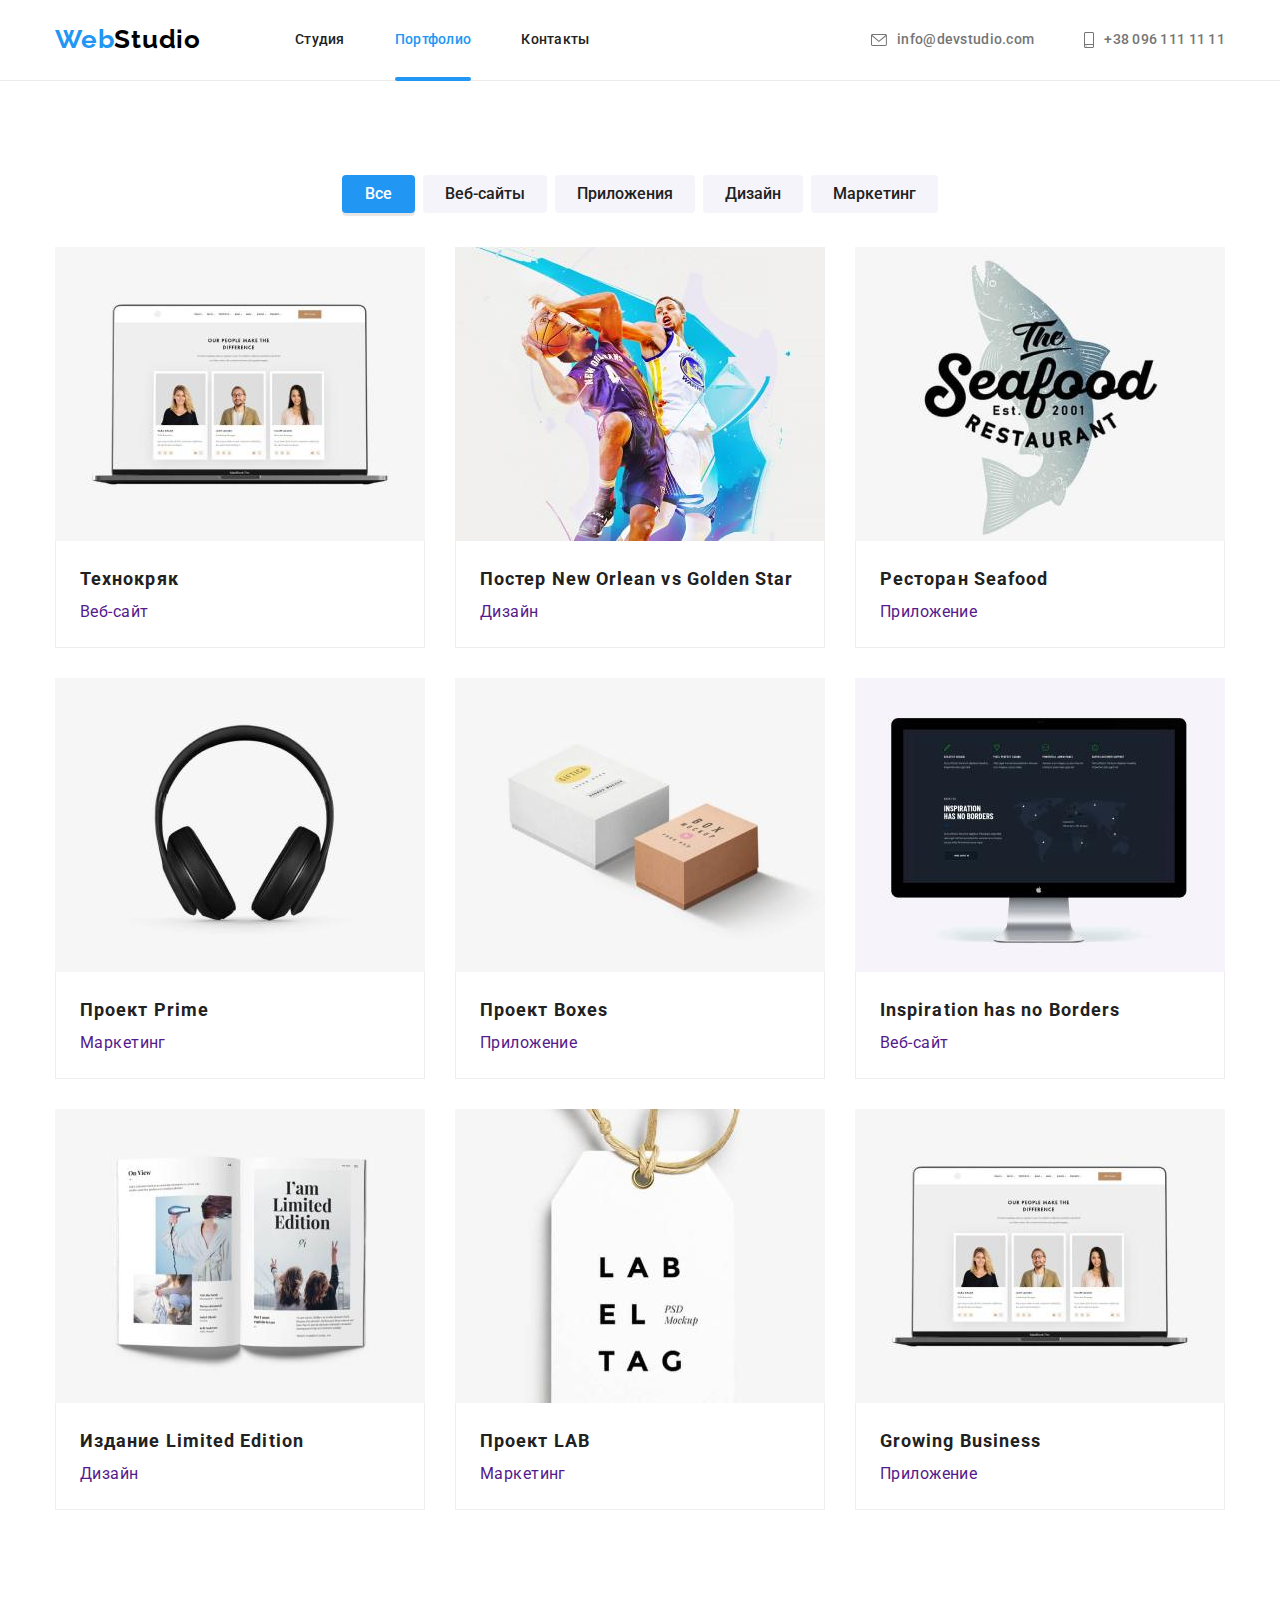
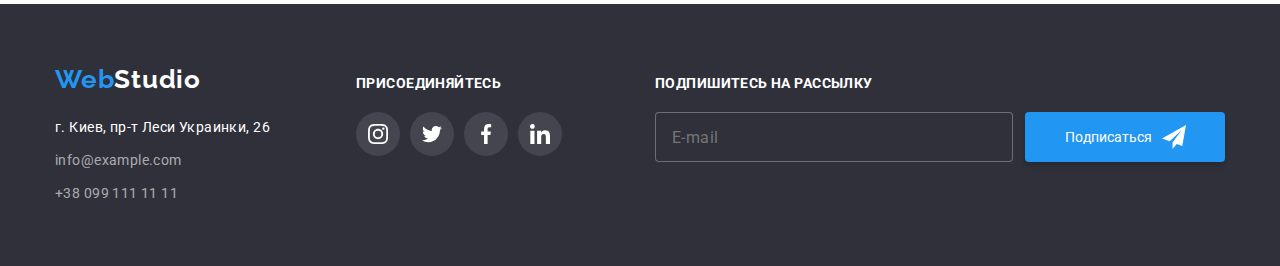
==== commit 4cffe751: "rev" ====
--- a/portfolio.html
+++ b/portfolio.html
@@ -23,13 +23,13 @@
         <!-- class="nav" -->
         <nav>
             <ul class="navigation">
-                <li>
+                <li class="navigation__item">
                     <a class="navigation__link " href="./index.html">Студия</a>
                 </li>
-                <li>
+                <li class="navigation__item">
                     <a class="navigation__link navigation__link--current" href="./portfolio.html">Портфолио</a>
                 </li>
-                <li>
+                <li class="navigation__item">
                     <a class="navigation__link" href="#contacts">Контакты</a>
                 </li>
             </ul>
--- a/css/main.min.css
+++ b/css/main.min.css
@@ -1,2 +1,2 @@
-:root{--active-color: #2196f3;--white-color: #ffffff;--text-color: #757575;--main-font: "Roboto", sans-serif;--accent-font: "Raleway", sans-serif;--title-color: #212121;--button-background: #f5f4fa;--button-background-active: #2196f3;--back-dark: #2f303a;--foot-contact-text: rgba(255, 255, 255, 0.6);--back-color-order: #188ce8;--card-set-gap: 30px;--card-content-bc: #eeeeee;--icon-color: #afb1b8;--icon-connect: rgba(255, 255, 255, 0.1)}*{margin:0;padding:0}body{background-color:var(--white-color);font-family:var(--main-font);color:var(--text-color);font-size:14px;line-height:1.71em;letter-spacing:0.03em}.container{width:1200px;padding-left:15px;padding-right:15px;margin-left:auto;margin-right:auto}.section{padding:94px 0;margin-left:auto;margin-right:auto}ul{list-style:none}a{text-decoration:none}a:active{color:var(--active-color)}h1,h2,h3,h4,h5,h6{color:var(--title-color);margin:0}p{margin:0}img{display:block;max-width:100%;height:auto}.main--title,.advantages .caption-title{text-transform:uppercase}.visual--hiden{visibility:hidden;position:absolute;clip:rect(0 0 0 0);width:1px;height:1px;margin:-1px}.logo__item{color:var(--active-color)}.logo__item--black{color:#000000}.logo{font-family:var(--accent-font);font-weight:700;font-size:26px;line-height:1.19em;letter-spacing:0.03em;margin-right:94px;padding-top:24px;padding-bottom:25px}.logo__item--white{color:var(--white-color)}.logo--foot{padding:0;margin-top:60px;margin:0}.container--head{display:-webkit-box;display:-ms-flexbox;display:flex;-webkit-box-align:center;-ms-flex-align:center;align-items:center;margin-bottom:0}.header{border-bottom:1px solid #ececec}.contacts{line-height:1.14em;display:-webkit-inline-box;display:-ms-inline-flexbox;display:inline-flex;margin-left:auto}.contacts__icon{fill:currentColor;margin-right:10px}.contacts>li:not(:last-child){margin-right:50px}.contacts__link{text-decoration:none;display:-webkit-box;display:-ms-flexbox;display:flex;-webkit-box-orient:horizontal;-webkit-box-direction:normal;-ms-flex-direction:row;flex-direction:row;font-style:normal;font-weight:500;letter-spacing:0.02em;color:inherit;padding-top:32px;padding-bottom:32px;-webkit-box-align:center;-ms-flex-align:center;align-items:center;-webkit-transition:color 250ms cubic-bezier(0.4, 0, 0.2, 1);transition:color 250ms cubic-bezier(0.4, 0, 0.2, 1)}.contacts__link:hover,.contacts__link:focus{color:var(--active-color)}.navigation{display:-webkit-box;display:-ms-flexbox;display:flex;-webkit-box-orient:horizontal;-webkit-box-direction:normal;-ms-flex-direction:row;flex-direction:row}.navigation>li:not(:last-child){margin-right:50px}.navigation a:hover,.navigation a:focus{color:var(--active-color)}.navigation__link{font-weight:500;font-size:14px;line-height:1.14em;letter-spacing:0.02em;color:var(--title-color);display:-webkit-box;display:-ms-flexbox;display:flex;-webkit-box-orient:horizontal;-webkit-box-direction:normal;-ms-flex-direction:row;flex-direction:row;-webkit-box-align:center;-ms-flex-align:center;align-items:center;text-decoration:none;padding-top:32px;padding-bottom:32px;-webkit-transition:color 250ms cubic-bezier(0.4, 0, 0.2, 1);transition:color 250ms cubic-bezier(0.4, 0, 0.2, 1)}.navigation__link--current{position:relative;color:var(--active-color)}.navigation__link--current::after{position:absolute;content:" ";left:0;bottom:-1px;display:block;width:100%;height:4px;border-radius:2px;background-color:var(--button-background-active)}.section--main{height:600px;max-width:1600px;display:-webkit-box;display:-ms-flexbox;display:flex;background-image:-webkit-gradient(linear, left top, left bottom, from(rgba(47,48,58,0.4)), to(rgba(47,48,58,0.4))),url(../images/hero-bc.jpg);background-image:linear-gradient(rgba(47,48,58,0.4), rgba(47,48,58,0.4)),url(../images/hero-bc.jpg);background-size:cover;background-position:center;margin-left:auto;margin-right:auto;padding:0}.container--hero{display:-webkit-box;display:-ms-flexbox;display:flex;-webkit-box-align:center;-ms-flex-align:center;align-items:center;-webkit-box-pack:center;-ms-flex-pack:center;justify-content:center;-webkit-box-orient:vertical;-webkit-box-direction:normal;-ms-flex-direction:column;flex-direction:column;-ms-flex-wrap:wrap;flex-wrap:wrap}.main--title{color:var(--white-color);font-size:44px;line-height:1.36em;letter-spacing:0.06em;text-align:center;-webkit-box-pack:center;-ms-flex-pack:center;justify-content:center;width:696px;margin-left:auto;margin-right:auto}.button-order{display:inline-block;font-weight:700;font-size:16px;line-height:1.88em;color:var(--white-color);background-color:var(--button-background-active);letter-spacing:0.06em;padding:10px 32px;cursor:pointer;border:none;-webkit-box-shadow:0px 4px 4px rgba(0,0,0,0.15);box-shadow:0px 4px 4px rgba(0,0,0,0.15);border-radius:4px;-webkit-transition:color 250ms cubic-bezier(0.4, 0, 0.2, 1),background-color 250ms cubic-bezier(0.4, 0, 0.2, 1);transition:color 250ms cubic-bezier(0.4, 0, 0.2, 1),background-color 250ms cubic-bezier(0.4, 0, 0.2, 1)}.hero-button{display:-webkit-box;display:-ms-flexbox;display:flex;-webkit-box-pack:center;-ms-flex-pack:center;justify-content:center;margin-top:30px}.button.order:hover,.button.order:focus{background-color:var(--back-color-order);cursor:pointer}.backdrop{position:fixed;top:0;left:0;width:100%;height:100%;background-color:rgba(0,0,0,0.2);-webkit-transition:opacity 250ms cubic-bezier(0.4, 0, 0.2, 1);transition:opacity 250ms cubic-bezier(0.4, 0, 0.2, 1);opacity:1}.backdrop{opacity:0;pointer-events:none}.close{position:absolute;width:30px;height:30px;cursor:pointer;margin-top:8px;margin-right:8px;background:#ffffff;border:1px solid rgba(0,0,0,0.1);border-radius:50%}.close-icon{position:absolute;-webkit-transform:translate(-50%, -50%);transform:translate(-50%, -50%);fill:#000000;-webkit-transition:fill 250ms cubic-bezier(0.4, 0, 0.2, 1);transition:fill 250ms cubic-bezier(0.4, 0, 0.2, 1)}.close:hover .close-icon{fill:var(--active-color)}.close:focus-within .close-icon{fill:var(--active-color)}.modal{position:absolute;top:50%;left:50%;-webkit-transform:translate(-50%, -50%);transform:translate(-50%, -50%);height:581px;width:528px;display:-webkit-box;display:-ms-flexbox;display:flex;visibility:visible;-webkit-box-pack:end;-ms-flex-pack:end;justify-content:flex-end;-webkit-box-align:start;-ms-flex-align:start;align-items:flex-start;background-color:#fff;-webkit-box-shadow:0px 1px 3px rgba(0,0,0,0.12),0px 1px 1px rgba(0,0,0,0.14),0px 2px 1px rgba(0,0,0,0.2);box-shadow:0px 1px 3px rgba(0,0,0,0.12),0px 1px 1px rgba(0,0,0,0.14),0px 2px 1px rgba(0,0,0,0.2);border-radius:4px;z-index:5100}.form{padding:40px}.form-field{position:relative;display:-webkit-box;display:-ms-flexbox;display:flex;-webkit-box-orient:vertical;-webkit-box-direction:normal;-ms-flex-direction:column;flex-direction:column;margin-bottom:28px}.form-input:focus,.form-input:hover{border:1px solid var(--active-color);outline:none;cursor:pointer}.form-input:focus-within ~ .field-icon{color:var(--active-color)}.form-title{font-weight:700;font-size:20px;line-height:1.17em;letter-spacing:0.03em;color:var(--title-color);margin-bottom:30px}.form-input{margin:0;padding:0;padding-left:42px;color:#000000;border:1px solid rgba(33,33,33,0.2);border-radius:4px;height:40px;-webkit-transition:border 250ms cubic-bezier(0.4, 0, 0.2, 1);transition:border 250ms cubic-bezier(0.4, 0, 0.2, 1)}.form-textarea{margin:0;padding:0;padding-left:42px;border:1px solid rgba(33,33,33,0.2);border-radius:4px}.form-label{position:absolute;top:50%;left:0;display:inline-block;-webkit-transform:translateY(-42px);transform:translateY(-42px)}.form-label-textarea{position:absolute;top:0%;left:0;display:inline-block;-webkit-transform:translateY(-22px);transform:translateY(-22px)}.form-field textarea{border:1px solid rgba(33,33,33,0.2);border-radius:4px;padding:12px 16px;resize:none}.form-field textarea::-webkit-input-placeholder{font-size:12px;line-height:1.17;letter-spacing:0.01em;color:rgba(117,117,117,0.5)}.form-field textarea:-ms-input-placeholder{font-size:12px;line-height:1.17;letter-spacing:0.01em;color:rgba(117,117,117,0.5)}.form-field textarea::-ms-input-placeholder{font-size:12px;line-height:1.17;letter-spacing:0.01em;color:rgba(117,117,117,0.5)}.form-field textarea::placeholder{font-size:12px;line-height:1.17;letter-spacing:0.01em;color:rgba(117,117,117,0.5)}.field-icon{position:absolute;top:50%;left:15px;display:block;-webkit-transform:translateY(-50%);transform:translateY(-50%);color:#000}.form-icon{fill:currentColor}.option{position:relative;display:block;margin-bottom:30px}.check{padding-left:36px}.check-input{position:absolute;margin:-1px;width:1px;height:1px;border:0;padding:0;clip:rect(0 0 0 0);overflow:hidden}.check-box{position:absolute;display:inline-block;width:16px;height:15px;top:4px;left:0;margin-left:12px;border:2px solid black;border-radius:4px}.check-input:focus+.check-box{border-color:var(--active-color)}.check-input:checked+.check-box{border-color:transparent;background-color:var(--button-background-active);background-size:contain;background-image:url("../images/check.svg")}.license-link{color:var(--active-color);text-decoration:underline}.submit-bth{display:-webkit-box;display:-ms-flexbox;display:flex;-webkit-box-align:center;-ms-flex-align:center;align-items:center;font-weight:700;font-size:16px;line-height:1.88em;color:var(--white-color);background-color:var(--button-background-active);letter-spacing:0.06em;margin-left:auto;margin-right:auto;padding:10px 55px;cursor:pointer;border:none;border-radius:4px;-webkit-transition:background-color 250ms cubic-bezier(0.4, 0, 0.2, 1);transition:background-color 250ms cubic-bezier(0.4, 0, 0.2, 1)}.submit-bth:focus,.submit-bth:hover{background-color:var(--back-color-order)}.advantages__title{font-weight:700;font-size:14px;line-height:1.17em;letter-spacing:0.03em;color:var(--title-color)}.advantages__title pre::first-letter{text-transform:uppercase}.advantages{padding:0;margin:0;list-style:none;display:-webkit-box;display:-ms-flexbox;display:flex;-ms-flex-wrap:wrap;flex-wrap:wrap;margin-left:-30px}.advantages>.advantages__item{-ms-flex-preferred-size:calc(100% / 4 - 30px);flex-basis:calc(100% / 4 - 30px);margin-left:30px}.advantages__text{margin-top:10px}.advantages__content{margin-top:30px}.advantages__icon{display:-webkit-box;display:-ms-flexbox;display:flex;width:270px;height:120px;border-radius:4px;-webkit-box-pack:center;-ms-flex-pack:center;justify-content:center;-webkit-box-align:center;-ms-flex-align:center;align-items:center;background-color:var(--button-background);fill:currentColor}.section--advantages{padding-top:94px}.heading{font-weight:700;font-size:36px;line-height:1.17em;letter-spacing:0.03em;color:var(--title-color);text-align:center}.production{display:-webkit-box;display:-ms-flexbox;display:flex;-webkit-box-orient:horizontal;-webkit-box-direction:normal;-ms-flex-direction:row;flex-direction:row;margin-top:50px;z-index:-1}.production__item{position:relative}.production__overlay{position:absolute;display:-webkit-box;display:-ms-flexbox;display:flex;-webkit-box-pack:center;-ms-flex-pack:center;justify-content:center;-webkit-box-align:center;-ms-flex-align:center;align-items:center;bottom:0%;left:0%;width:100%;height:70px;background-color:rgba(47,48,58,0.8)}.production__text{margin:0;display:-webkit-box;display:-ms-flexbox;display:flex;text-align:center;text-transform:uppercase;color:var(--white-color)}.production>li:not(:last-child){margin-right:30px}.section--production{padding-bottom:94px;padding-top:0;position:relative;z-index:1}.section--teams{background-color:var(--button-background)}.team{padding:0;margin:0;list-style:none;display:-webkit-box;display:-ms-flexbox;display:flex;-ms-flex-wrap:wrap;flex-wrap:wrap;margin-left:-30px;margin-top:-30px}.team__item{background-color:var(--white-color);-webkit-box-shadow:0px 2px 1px 0px rgba(0,0,0,0.2);box-shadow:0px 2px 1px 0px rgba(0,0,0,0.2);-webkit-box-shadow:0px 1px 1px 0px rgba(0,0,0,0.14);box-shadow:0px 1px 1px 0px rgba(0,0,0,0.14);-webkit-box-shadow:0px 1px 3px 0px rgba(0,0,0,0.12);box-shadow:0px 1px 3px 0px rgba(0,0,0,0.12)}.our-teams{margin-bottom:50px}.card__thumb{display:block;max-width:100%}.card__thumb{display:block;max-width:100%}.card__content{padding:30px 32px}.card__text{margin-top:10px}.card__name{font-weight:500}.team>.team__item{font-size:16px;line-height:1.17em;letter-spacing:0.03em;text-align:center;margin-left:30px;margin-top:30px;width:auto;border:none}.our-team .heading{text-align:center}.social{display:-webkit-box;display:-ms-flexbox;display:flex;text-align:center;-webkit-box-pack:center;-ms-flex-pack:center;justify-content:center;margin-top:16px}.social__link{display:-webkit-box;display:-ms-flexbox;display:flex;width:44px;height:44px;border:none;border-radius:50%;-webkit-box-pack:center;-ms-flex-pack:center;justify-content:center;-webkit-box-align:center;-ms-flex-align:center;align-items:center;fill:var(--icon-color);-webkit-transition:fill 250ms cubic-bezier(0.4, 0, 0.2, 1),background-color 250ms cubic-bezier(0.4, 0, 0.2, 1);transition:fill 250ms cubic-bezier(0.4, 0, 0.2, 1),background-color 250ms cubic-bezier(0.4, 0, 0.2, 1)}.social:not(:last-child){margin-right:10px}.social__link:hover,.social__link:focus{background-color:var(--active-color);fill:var(--white-color)}.partners{display:-webkit-box;display:-ms-flexbox;display:flex;-webkit-box-orient:horizontal;-webkit-box-direction:normal;-ms-flex-direction:row;flex-direction:row;margin-top:50px}.partners__link{display:-webkit-box;display:-ms-flexbox;display:flex;-webkit-box-align:center;-ms-flex-align:center;align-items:center;-webkit-box-pack:center;-ms-flex-pack:center;justify-content:center;width:170px;height:92px;border:1px solid var(--icon-color);border-radius:4px;cursor:pointer;-webkit-transition:border-color 250ms cubic-bezier(0.4, 0, 0.2, 1);transition:border-color 250ms cubic-bezier(0.4, 0, 0.2, 1)}.partners__link:hover,.partners__link:focus{border-color:var(--button-background-active)}.partners>li:not(:last-child){margin-right:30px}.partners__icon{display:inline-block;-webkit-box-align:center;-ms-flex-align:center;align-items:center;-webkit-box-pack:center;-ms-flex-pack:center;justify-content:center;fill:var(--icon-color);color:currentColor;-webkit-transition:fill 250ms cubic-bezier(0.4, 0, 0.2, 1);transition:fill 250ms cubic-bezier(0.4, 0, 0.2, 1)}.partners__link:focus .partners__icon,.partners__link:hover .partners__icon{fill:var(--active-color)}.products__title{font-weight:700;font-size:18px;line-height:2em;letter-spacing:0.06em}.products{font-size:16px;line-height:1.88em;display:-webkit-box;display:-ms-flexbox;display:flex;-ms-flex-wrap:wrap;flex-wrap:wrap;-webkit-box-pack:center;-ms-flex-pack:center;justify-content:center;-webkit-box-align:center;-ms-flex-align:center;align-items:center;padding:0;margin:0;margin-top:calc(-1 * var(--card-set-gap));margin-left:calc(-1 * var(--card-set-gap))}.products>.products__item{-ms-flex-preferred-size:calc(100% / 3 - 30px);flex-basis:calc(100% / 3 - 30px);margin-left:var(--card-set-gap);margin-top:var(--card-set-gap)}.products__link{display:inline-block;-webkit-box-shadow:none;box-shadow:none;border:none;-webkit-transition:border 250ms cubic-bezier(0.4, 0, 0.2, 1),-webkit-box-shadow 250ms cubic-bezier(0.4, 0, 0.2, 1);transition:border 250ms cubic-bezier(0.4, 0, 0.2, 1),-webkit-box-shadow 250ms cubic-bezier(0.4, 0, 0.2, 1);transition:border 250ms cubic-bezier(0.4, 0, 0.2, 1),box-shadow 250ms cubic-bezier(0.4, 0, 0.2, 1);transition:border 250ms cubic-bezier(0.4, 0, 0.2, 1),box-shadow 250ms cubic-bezier(0.4, 0, 0.2, 1),-webkit-box-shadow 250ms cubic-bezier(0.4, 0, 0.2, 1)}.products__title{font-size:18px}.products__text{font-family:var(--main-font);color:var(--text-color);font-size:16px;line-height:1.88;margin-top:4px}.products__content{padding:20px 24px;border-right:1px solid var(--card-content-bc);border-bottom:1px solid var(--card-content-bc);border-left:1px solid var(--card-content-bc)}.products__link:hover,.products__link:focus{background-color:#ffffff;border:1px solid #eeeeee;-webkit-box-shadow:0px 1px 1px rgba(0,0,0,0.12),0px 4px 4px rgba(0,0,0,0.06),1px 4px 6px rgba(0,0,0,0.16);box-shadow:0px 1px 1px rgba(0,0,0,0.12),0px 4px 4px rgba(0,0,0,0.06),1px 4px 6px rgba(0,0,0,0.16)}.products__thumb{position:relative;overflow:hidden}.products__overlay{position:absolute;content:"";display:block;top:0;left:0;width:100%;height:100%;background:rgba(33,150,243,0.9);opacity:0;-webkit-transform:translateY(100%);transform:translateY(100%);-webkit-transition:opacity 250ms cubic-bezier(0.4, 0, 0.2, 1),-webkit-transform 250ms cubic-bezier(0.4, 0, 0.2, 1);transition:opacity 250ms cubic-bezier(0.4, 0, 0.2, 1),-webkit-transform 250ms cubic-bezier(0.4, 0, 0.2, 1);transition:transform 250ms cubic-bezier(0.4, 0, 0.2, 1),opacity 250ms cubic-bezier(0.4, 0, 0.2, 1);transition:transform 250ms cubic-bezier(0.4, 0, 0.2, 1),opacity 250ms cubic-bezier(0.4, 0, 0.2, 1),-webkit-transform 250ms cubic-bezier(0.4, 0, 0.2, 1)}.products__desc{font-size:18px;line-height:1.56;letter-spacing:0.03em;color:var(--white-color);padding:63px 24px}.products__link:hover .products__overlay,.products__link:focus .products__overlay{opacity:1;-webkit-transform:translateY(0);transform:translateY(0)}.button-list{display:-webkit-box;display:-ms-flexbox;display:flex;-webkit-box-orient:horizontal;-webkit-box-direction:normal;-ms-flex-direction:row;flex-direction:row;margin-bottom:34px;-webkit-box-pack:center;-ms-flex-pack:center;justify-content:center}.button-list__item:not(:last-child){margin-right:8px}.button{font-family:inherit;font-weight:500;font-size:16px;line-height:1.63;color:var(--title-color);background-color:var(--button-background);min-width:73px;border:0px;padding:6px 22px;border-radius:4px;cursor:pointer;-webkit-transition:color 250ms cubic-bezier(0.4, 0, 0.2, 1),background-color 250ms cubic-bezier(0.4, 0, 0.2, 1),-webkit-box-shadow 250ms cubic-bezier(0.4, 0, 0.2, 1);transition:color 250ms cubic-bezier(0.4, 0, 0.2, 1),background-color 250ms cubic-bezier(0.4, 0, 0.2, 1),-webkit-box-shadow 250ms cubic-bezier(0.4, 0, 0.2, 1);transition:color 250ms cubic-bezier(0.4, 0, 0.2, 1),background-color 250ms cubic-bezier(0.4, 0, 0.2, 1),box-shadow 250ms cubic-bezier(0.4, 0, 0.2, 1);transition:color 250ms cubic-bezier(0.4, 0, 0.2, 1),background-color 250ms cubic-bezier(0.4, 0, 0.2, 1),box-shadow 250ms cubic-bezier(0.4, 0, 0.2, 1),-webkit-box-shadow 250ms cubic-bezier(0.4, 0, 0.2, 1)}.button--sellect{background-color:var(--button-background-active);color:var(--white-color);-webkit-box-shadow:0px 2px 2px 0px rgba(0,0,0,0.12);box-shadow:0px 2px 2px 0px rgba(0,0,0,0.12);-webkit-box-shadow:0px 1px 2px 0px rgba(0,0,0,0.08);box-shadow:0px 1px 2px 0px rgba(0,0,0,0.08);-webkit-box-shadow:0px 3px 1px 0px rgba(0,0,0,0.1);box-shadow:0px 3px 1px 0px rgba(0,0,0,0.1)}.button:hover,.button:focus{background-color:var(--button-background-active);color:var(--white-color);-webkit-box-shadow:0px 2px 2px 0px rgba(0,0,0,0.12);box-shadow:0px 2px 2px 0px rgba(0,0,0,0.12);-webkit-box-shadow:0px 1px 2px 0px rgba(0,0,0,0.08);box-shadow:0px 1px 2px 0px rgba(0,0,0,0.08);-webkit-box-shadow:0px 3px 1px 0px rgba(0,0,0,0.1);box-shadow:0px 3px 1px 0px rgba(0,0,0,0.1)}.footer{background-color:var(--back-dark);padding:60px 15px;margin-right:auto;margin-left:auto;display:-webkit-box;display:-ms-flexbox;display:flex}.container--foot{color:var(--white-color);display:-webkit-box;display:-ms-flexbox;display:flex;-webkit-box-orient:horizontal;-webkit-box-direction:normal;-ms-flex-direction:row;flex-direction:row;-webkit-box-align:baseline;-ms-flex-align:baseline;align-items:baseline}.items{margin-top:20px}.items>li{font-style:normal}.items__link{display:inline-block;color:var(--foot-contact-text);margin-top:9px;-webkit-transition:color 250ms cubic-bezier(0.4, 0, 0.2, 1);transition:color 250ms cubic-bezier(0.4, 0, 0.2, 1)}.items a:hover,.items a:focus{color:var(--active-color)}.foot__width{width:231px}.connect{display:-webkit-box;display:-ms-flexbox;display:flex;-webkit-box-align:start;-ms-flex-align:start;align-items:flex-start;-webkit-box-pack:start;-ms-flex-pack:start;justify-content:flex-start;-webkit-box-orient:vertical;-webkit-box-direction:normal;-ms-flex-direction:column;flex-direction:column;margin-left:70px}.connect__subtitle{font-weight:700;font-size:14px;line-height:1.14em;letter-spacing:0.03em;color:var(--white-color);text-align:center;text-transform:uppercase}.social-connect{display:-webkit-box;display:-ms-flexbox;display:flex;text-align:center;-webkit-box-pack:center;-ms-flex-pack:center;justify-content:center;margin-top:20px}.social-connect__item:not(:last-child){margin-right:10px}.social-connect__link{display:-webkit-box;display:-ms-flexbox;display:flex;width:44px;height:44px;border:none;border-radius:50%;-webkit-box-pack:center;-ms-flex-pack:center;justify-content:center;-webkit-box-align:center;-ms-flex-align:center;align-items:center;background-color:var(--icon-connect);fill:var(--white-color);-webkit-transition:background-color 250ms cubic-bezier(0.4, 0, 0.2, 1);transition:background-color 250ms cubic-bezier(0.4, 0, 0.2, 1)}.social-connect__link:hover,.social-connect__link:focus{background-color:var(--active-color)}.form-subscribe{position:relative;display:-webkit-box;display:-ms-flexbox;display:flex}.subscribe{position:relative;-webkit-box-align:baseline;-ms-flex-align:baseline;align-items:baseline;align-items:baseline;margin-left:93px}.subscribe__subtitle{font-weight:700;font-size:14px;line-height:1.14em;letter-spacing:0.03em;color:var(--white-color);text-transform:uppercase;margin-bottom:20px}.form-subscribe__field{text-align:center;-webkit-box-pack:center;-ms-flex-pack:center;justify-content:center;width:358px;height:50px;border:none}.form-subscribe__input{display:inline-block;width:358px;height:50px;font-size:16px;line-height:1.25em;letter-spacing:0.03em;padding-left:16px;border:1px solid rgba(255,255,255,0.3);border-radius:4px;color:rgba(255,255,255,0.6);background-color:var(--back-dark)}.form-subscribe__button{display:-webkit-box;display:-ms-flexbox;display:flex;-webkit-box-align:center;-ms-flex-align:center;align-items:center;-webkit-box-pack:center;-ms-flex-pack:center;justify-content:center;width:200px;height:50px;color:var(--white-color);background-color:var(--button-background-active);border:none;-webkit-box-shadow:0px 4px 4px rgba(0,0,0,0.15);box-shadow:0px 4px 4px rgba(0,0,0,0.15);border-radius:4px;cursor:pointer;margin-right:0;margin-left:12px}.form-subscribe__svg{display:-webkit-box;display:-ms-flexbox;display:flex;-webkit-box-align:center;-ms-flex-align:center;align-items:center;margin-left:10px}.button-label{display:-webkit-box;display:-ms-flexbox;display:flex;font-weight:700;line-height:1.88;letter-spacing:0.06em;-webkit-box-align:center;-ms-flex-align:center;align-items:center}
+:root{--active-color: #2196f3;--white-color: #ffffff;--text-color: #757575;--main-font: "Roboto", sans-serif;--accent-font: "Raleway", sans-serif;--title-color: #212121;--button-background: #f5f4fa;--button-background-active: #2196f3;--back-dark: #2f303a;--foot-contact-text: rgba(255, 255, 255, 0.6);--back-color-order: #188ce8;--card-set-gap: 30px;--card-content-bc: #eeeeee;--icon-color: #afb1b8;--icon-connect: rgba(255, 255, 255, 0.1)}*{margin:0;padding:0}body{background-color:var(--white-color);font-family:var(--main-font);color:var(--text-color);font-size:14px;line-height:1.71em;letter-spacing:0.03em}.container{width:1200px;padding-left:15px;padding-right:15px;margin-left:auto;margin-right:auto}.section{padding:94px 0;margin-left:auto;margin-right:auto}ul{list-style:none}a{text-decoration:none}a:active{color:var(--active-color)}h1,h2,h3,h4,h5,h6{color:var(--title-color);margin:0}p{margin:0}img{display:block;max-width:100%;height:auto}.main--title,.advantages .caption-title{text-transform:uppercase}.visual--hiden{visibility:hidden;position:absolute;clip:rect(0 0 0 0);width:1px;height:1px;margin:-1px}.logo{font-family:var(--accent-font);font-weight:700;font-size:26px;line-height:1.19em;letter-spacing:0.03em;margin-right:94px;padding-top:24px;padding-bottom:25px}.logo__item{color:var(--active-color)}.logo__item--black{color:#000000}.logo__item--white{color:var(--white-color)}.logo--foot{padding:0;margin-top:60px;margin:0}.container--head{display:-webkit-box;display:-ms-flexbox;display:flex;-webkit-box-align:center;-ms-flex-align:center;align-items:center;margin-bottom:0}.header{border-bottom:1px solid #ececec}.contacts{line-height:1.14em;display:-webkit-inline-box;display:-ms-inline-flexbox;display:inline-flex;margin-left:auto}.contacts__icon{fill:currentColor;margin-right:10px}.contacts>li:not(:last-child){margin-right:50px}.contacts__link{text-decoration:none;display:-webkit-box;display:-ms-flexbox;display:flex;-webkit-box-orient:horizontal;-webkit-box-direction:normal;-ms-flex-direction:row;flex-direction:row;font-style:normal;font-weight:500;letter-spacing:0.02em;color:inherit;padding-top:32px;padding-bottom:32px;-webkit-box-align:center;-ms-flex-align:center;align-items:center;-webkit-transition:color 250ms cubic-bezier(0.4, 0, 0.2, 1);transition:color 250ms cubic-bezier(0.4, 0, 0.2, 1)}.contacts__link:hover,.contacts__link:focus{color:var(--active-color)}.navigation{display:-webkit-box;display:-ms-flexbox;display:flex;-webkit-box-orient:horizontal;-webkit-box-direction:normal;-ms-flex-direction:row;flex-direction:row}.navigation a:hover,.navigation a:focus{color:var(--active-color)}.navigation>li:not(:last-child){margin-right:50px}.navigation__link{font-weight:500;font-size:14px;line-height:1.14em;letter-spacing:0.02em;color:var(--title-color);display:-webkit-box;display:-ms-flexbox;display:flex;-webkit-box-orient:horizontal;-webkit-box-direction:normal;-ms-flex-direction:row;flex-direction:row;-webkit-box-align:center;-ms-flex-align:center;align-items:center;text-decoration:none;padding-top:32px;padding-bottom:32px;-webkit-transition:color 250ms cubic-bezier(0.4, 0, 0.2, 1);transition:color 250ms cubic-bezier(0.4, 0, 0.2, 1)}.navigation__link--current{position:relative;color:var(--active-color)}.navigation__link--current::after{position:absolute;content:" ";left:0;bottom:-1px;display:block;width:100%;height:4px;border-radius:2px;background-color:var(--button-background-active)}.section--main{height:600px;max-width:1600px;display:-webkit-box;display:-ms-flexbox;display:flex;background-image:-webkit-gradient(linear, left top, left bottom, from(rgba(47,48,58,0.4)), to(rgba(47,48,58,0.4))),url(../images/hero-bc.jpg);background-image:linear-gradient(rgba(47,48,58,0.4), rgba(47,48,58,0.4)),url(../images/hero-bc.jpg);background-size:cover;background-position:center;margin-left:auto;margin-right:auto;padding:0}.container--hero{display:-webkit-box;display:-ms-flexbox;display:flex;-webkit-box-align:center;-ms-flex-align:center;align-items:center;-webkit-box-pack:center;-ms-flex-pack:center;justify-content:center;-webkit-box-orient:vertical;-webkit-box-direction:normal;-ms-flex-direction:column;flex-direction:column;-ms-flex-wrap:wrap;flex-wrap:wrap}.main--title{color:var(--white-color);font-size:44px;line-height:1.36em;letter-spacing:0.06em;text-align:center;-webkit-box-pack:center;-ms-flex-pack:center;justify-content:center;width:696px;margin-left:auto;margin-right:auto}.button-order{display:inline-block;font-weight:700;font-size:16px;line-height:1.88em;color:var(--white-color);background-color:var(--button-background-active);letter-spacing:0.06em;padding:10px 32px;cursor:pointer;border:none;-webkit-box-shadow:0px 4px 4px rgba(0,0,0,0.15);box-shadow:0px 4px 4px rgba(0,0,0,0.15);border-radius:4px;-webkit-transition:color 250ms cubic-bezier(0.4, 0, 0.2, 1),background-color 250ms cubic-bezier(0.4, 0, 0.2, 1);transition:color 250ms cubic-bezier(0.4, 0, 0.2, 1),background-color 250ms cubic-bezier(0.4, 0, 0.2, 1)}.hero-button{display:-webkit-box;display:-ms-flexbox;display:flex;-webkit-box-pack:center;-ms-flex-pack:center;justify-content:center;margin-top:30px}.button.order:hover,.button.order:focus{background-color:var(--back-color-order);cursor:pointer}.backdrop{position:fixed;top:0;left:0;width:100%;height:100%;background-color:rgba(0,0,0,0.2);-webkit-transition:opacity 250ms cubic-bezier(0.4, 0, 0.2, 1);transition:opacity 250ms cubic-bezier(0.4, 0, 0.2, 1);opacity:1}.backdrop.is-hidden{opacity:0;pointer-events:none}.close{position:absolute;width:30px;height:30px;cursor:pointer;margin-top:8px;margin-right:8px;background:#ffffff;border:1px solid rgba(0,0,0,0.1);border-radius:50%}.close-icon{position:absolute;-webkit-transform:translate(-50%, -50%);transform:translate(-50%, -50%);fill:#000000;-webkit-transition:fill 250ms cubic-bezier(0.4, 0, 0.2, 1);transition:fill 250ms cubic-bezier(0.4, 0, 0.2, 1)}.close:hover .close-icon{fill:var(--active-color)}.close:focus-within .close-icon{fill:var(--active-color)}.modal{position:absolute;top:50%;left:50%;-webkit-transform:translate(-50%, -50%);transform:translate(-50%, -50%);height:581px;width:528px;display:-webkit-box;display:-ms-flexbox;display:flex;visibility:visible;-webkit-box-pack:end;-ms-flex-pack:end;justify-content:flex-end;-webkit-box-align:start;-ms-flex-align:start;align-items:flex-start;background-color:#fff;-webkit-box-shadow:0px 1px 3px rgba(0,0,0,0.12),0px 1px 1px rgba(0,0,0,0.14),0px 2px 1px rgba(0,0,0,0.2);box-shadow:0px 1px 3px rgba(0,0,0,0.12),0px 1px 1px rgba(0,0,0,0.14),0px 2px 1px rgba(0,0,0,0.2);border-radius:4px;z-index:5}.form{padding:40px}.form__title{font-weight:700;font-size:20px;line-height:1.17em;letter-spacing:0.03em;color:var(--title-color);margin-bottom:30px}.form__field{position:relative;display:-webkit-box;display:-ms-flexbox;display:flex;-webkit-box-orient:vertical;-webkit-box-direction:normal;-ms-flex-direction:column;flex-direction:column;margin-bottom:28px}.form__input{margin:0;padding:0;padding-left:42px;color:#000000;border:1px solid rgba(33,33,33,0.2);border-radius:4px;height:40px;-webkit-transition:border 250ms cubic-bezier(0.4, 0, 0.2, 1);transition:border 250ms cubic-bezier(0.4, 0, 0.2, 1)}.form__input:focus,.form__input:hover{border:1px solid var(--active-color);outline:none;cursor:pointer}.form__input:focus-within ~ .form__icon{color:var(--active-color)}.form__label{position:absolute;top:50%;left:0;display:inline-block;-webkit-transform:translateY(-42px);transform:translateY(-42px)}.form__icon{position:absolute;top:50%;left:15px;display:block;-webkit-transform:translateY(-50%);transform:translateY(-50%);color:#000;fill:currentColor}.form__textarea-input{margin:0;border:1px solid rgba(33,33,33,0.2);border-radius:4px;padding:12px 16px;resize:none}.form__textarea-input::-webkit-input-placeholder{font-size:12px;line-height:1.17;letter-spacing:0.01em;color:rgba(117,117,117,0.5)}.form__textarea-input:-ms-input-placeholder{font-size:12px;line-height:1.17;letter-spacing:0.01em;color:rgba(117,117,117,0.5)}.form__textarea-input::-ms-input-placeholder{font-size:12px;line-height:1.17;letter-spacing:0.01em;color:rgba(117,117,117,0.5)}.form__textarea-input::placeholder{font-size:12px;line-height:1.17;letter-spacing:0.01em;color:rgba(117,117,117,0.5)}.form__textarea-label{position:absolute;top:0%;left:0;display:inline-block;-webkit-transform:translateY(-22px);transform:translateY(-22px)}.form__check{position:relative;display:block;margin-bottom:30px;padding-left:36px}.form__check-input{position:absolute;margin:-1px;width:1px;height:1px;border:0;padding:0;clip:rect(0 0 0 0);overflow:hidden}.form__check-input:focus+.form__check-box{border-color:var(--active-color)}.form__check-input:checked+.form__check-box{border-color:transparent;background-color:var(--button-background-active);background-size:contain;background-image:url("../images/check.svg")}.form__check-box{position:absolute;display:inline-block;width:16px;height:15px;top:4px;left:0;margin-left:12px;border:2px solid black;border-radius:4px}.form__license-link{color:var(--active-color);text-decoration:underline}.submit-bth{display:-webkit-box;display:-ms-flexbox;display:flex;-webkit-box-align:center;-ms-flex-align:center;align-items:center;font-weight:700;font-size:16px;line-height:1.88em;color:var(--white-color);background-color:var(--button-background-active);letter-spacing:0.06em;margin-left:auto;margin-right:auto;padding:10px 55px;cursor:pointer;border:none;border-radius:4px;-webkit-transition:background-color 250ms cubic-bezier(0.4, 0, 0.2, 1);transition:background-color 250ms cubic-bezier(0.4, 0, 0.2, 1)}.submit-bth:focus,.submit-bth:hover{background-color:var(--back-color-order)}.section--advantages{padding-top:94px}.advantages{padding:0;margin:0;list-style:none;display:-webkit-box;display:-ms-flexbox;display:flex;-ms-flex-wrap:wrap;flex-wrap:wrap;margin-left:-30px}.advantages__item{-ms-flex-preferred-size:calc(100% / 4 - 30px);flex-basis:calc(100% / 4 - 30px);margin-left:30px}.advantages__icon{display:-webkit-box;display:-ms-flexbox;display:flex;width:270px;height:120px;border-radius:4px;-webkit-box-pack:center;-ms-flex-pack:center;justify-content:center;-webkit-box-align:center;-ms-flex-align:center;align-items:center;background-color:var(--button-background);fill:currentColor}.advantages__content{margin-top:30px}.advantages__title{font-weight:700;font-size:14px;line-height:1.17em;letter-spacing:0.03em;color:var(--title-color);text-transform:uppercase}.advantages__text{margin-top:10px}.heading{font-weight:700;font-size:36px;line-height:1.17em;letter-spacing:0.03em;color:var(--title-color);text-align:center}.production{display:-webkit-box;display:-ms-flexbox;display:flex;-webkit-box-orient:horizontal;-webkit-box-direction:normal;-ms-flex-direction:row;flex-direction:row;margin-top:50px;z-index:-1}.production__item{position:relative}.production__overlay{position:absolute;display:-webkit-box;display:-ms-flexbox;display:flex;-webkit-box-pack:center;-ms-flex-pack:center;justify-content:center;-webkit-box-align:center;-ms-flex-align:center;align-items:center;bottom:0%;left:0%;width:100%;height:70px;background-color:rgba(47,48,58,0.8)}.production__text{margin:0;display:-webkit-box;display:-ms-flexbox;display:flex;text-align:center;text-transform:uppercase;color:var(--white-color)}.production>li:not(:last-child){margin-right:30px}.section--production{padding-bottom:94px;padding-top:0;position:relative;z-index:1}.section--teams{background-color:var(--button-background)}.team{padding:0;margin:0;list-style:none;display:-webkit-box;display:-ms-flexbox;display:flex;-ms-flex-wrap:wrap;flex-wrap:wrap;margin-left:-30px;margin-top:-30px}.team__item{background-color:var(--white-color);-webkit-box-shadow:0px 2px 1px 0px rgba(0,0,0,0.2);box-shadow:0px 2px 1px 0px rgba(0,0,0,0.2);-webkit-box-shadow:0px 1px 1px 0px rgba(0,0,0,0.14);box-shadow:0px 1px 1px 0px rgba(0,0,0,0.14);-webkit-box-shadow:0px 1px 3px 0px rgba(0,0,0,0.12);box-shadow:0px 1px 3px 0px rgba(0,0,0,0.12)}.card__thumb{display:block;max-width:100%}.card__thumb{display:block;max-width:100%}.card__content{padding:30px 32px}.card__text{margin-top:10px}.card__name{font-weight:500}.team>.team__item{font-size:16px;line-height:1.17em;letter-spacing:0.03em;text-align:center;margin-left:30px;margin-top:30px;width:auto;border:none}.heading--teams{text-align:center;margin-bottom:50px}.social{display:-webkit-box;display:-ms-flexbox;display:flex;text-align:center;-webkit-box-pack:center;-ms-flex-pack:center;justify-content:center;margin-top:16px}.social__link{display:-webkit-box;display:-ms-flexbox;display:flex;width:44px;height:44px;border:none;border-radius:50%;-webkit-box-pack:center;-ms-flex-pack:center;justify-content:center;-webkit-box-align:center;-ms-flex-align:center;align-items:center;fill:var(--icon-color);-webkit-transition:fill 250ms cubic-bezier(0.4, 0, 0.2, 1),background-color 250ms cubic-bezier(0.4, 0, 0.2, 1);transition:fill 250ms cubic-bezier(0.4, 0, 0.2, 1),background-color 250ms cubic-bezier(0.4, 0, 0.2, 1)}.social__link:hover,.social__link:focus{background-color:var(--active-color);fill:var(--white-color)}.social__item:not(:last-child){margin-right:10px}.partners{display:-webkit-box;display:-ms-flexbox;display:flex;-webkit-box-orient:horizontal;-webkit-box-direction:normal;-ms-flex-direction:row;flex-direction:row;margin-top:50px}.partners__link{display:-webkit-box;display:-ms-flexbox;display:flex;-webkit-box-align:center;-ms-flex-align:center;align-items:center;-webkit-box-pack:center;-ms-flex-pack:center;justify-content:center;width:170px;height:92px;border:1px solid var(--icon-color);border-radius:4px;cursor:pointer;-webkit-transition:border-color 250ms cubic-bezier(0.4, 0, 0.2, 1);transition:border-color 250ms cubic-bezier(0.4, 0, 0.2, 1)}.partners__link:hover,.partners__link:focus{border-color:var(--button-background-active)}.partners>li:not(:last-child){margin-right:30px}.partners__icon{display:inline-block;-webkit-box-align:center;-ms-flex-align:center;align-items:center;-webkit-box-pack:center;-ms-flex-pack:center;justify-content:center;fill:var(--icon-color);color:currentColor;-webkit-transition:fill 250ms cubic-bezier(0.4, 0, 0.2, 1);transition:fill 250ms cubic-bezier(0.4, 0, 0.2, 1)}.partners__link:focus .partners__icon,.partners__link:hover .partners__icon{fill:var(--active-color)}.products__title{font-weight:700;font-size:18px;line-height:2em;letter-spacing:0.06em}.products{font-size:16px;line-height:1.88em;display:-webkit-box;display:-ms-flexbox;display:flex;-ms-flex-wrap:wrap;flex-wrap:wrap;-webkit-box-pack:center;-ms-flex-pack:center;justify-content:center;-webkit-box-align:center;-ms-flex-align:center;align-items:center;padding:0;margin:0;margin-top:calc(-1 * var(--card-set-gap));margin-left:calc(-1 * var(--card-set-gap))}.products>.products__item{-ms-flex-preferred-size:calc(100% / 3 - 30px);flex-basis:calc(100% / 3 - 30px);margin-left:var(--card-set-gap);margin-top:var(--card-set-gap)}.products__link{display:inline-block;-webkit-box-shadow:none;box-shadow:none;border:none;-webkit-transition:border 250ms cubic-bezier(0.4, 0, 0.2, 1),-webkit-box-shadow 250ms cubic-bezier(0.4, 0, 0.2, 1);transition:border 250ms cubic-bezier(0.4, 0, 0.2, 1),-webkit-box-shadow 250ms cubic-bezier(0.4, 0, 0.2, 1);transition:border 250ms cubic-bezier(0.4, 0, 0.2, 1),box-shadow 250ms cubic-bezier(0.4, 0, 0.2, 1);transition:border 250ms cubic-bezier(0.4, 0, 0.2, 1),box-shadow 250ms cubic-bezier(0.4, 0, 0.2, 1),-webkit-box-shadow 250ms cubic-bezier(0.4, 0, 0.2, 1)}.products__title{font-size:18px}.products__text{font-family:var(--main-font);color:var(--text-color);font-size:16px;line-height:1.88;margin-top:4px}.products__content{padding:20px 24px;border-right:1px solid var(--card-content-bc);border-bottom:1px solid var(--card-content-bc);border-left:1px solid var(--card-content-bc)}.products__link:hover,.products__link:focus{background-color:#ffffff;border:1px solid #eeeeee;-webkit-box-shadow:0px 1px 1px rgba(0,0,0,0.12),0px 4px 4px rgba(0,0,0,0.06),1px 4px 6px rgba(0,0,0,0.16);box-shadow:0px 1px 1px rgba(0,0,0,0.12),0px 4px 4px rgba(0,0,0,0.06),1px 4px 6px rgba(0,0,0,0.16)}.products__thumb{position:relative;overflow:hidden}.products__overlay{position:absolute;content:"";display:block;top:0;left:0;width:100%;height:100%;background:rgba(33,150,243,0.9);opacity:0;-webkit-transform:translateY(100%);transform:translateY(100%);-webkit-transition:opacity 250ms cubic-bezier(0.4, 0, 0.2, 1),-webkit-transform 250ms cubic-bezier(0.4, 0, 0.2, 1);transition:opacity 250ms cubic-bezier(0.4, 0, 0.2, 1),-webkit-transform 250ms cubic-bezier(0.4, 0, 0.2, 1);transition:transform 250ms cubic-bezier(0.4, 0, 0.2, 1),opacity 250ms cubic-bezier(0.4, 0, 0.2, 1);transition:transform 250ms cubic-bezier(0.4, 0, 0.2, 1),opacity 250ms cubic-bezier(0.4, 0, 0.2, 1),-webkit-transform 250ms cubic-bezier(0.4, 0, 0.2, 1)}.products__desc{font-size:18px;line-height:1.56;letter-spacing:0.03em;color:var(--white-color);padding:63px 24px}.products__link:hover .products__overlay,.products__link:focus .products__overlay{opacity:1;-webkit-transform:translateY(0);transform:translateY(0)}.button-list{display:-webkit-box;display:-ms-flexbox;display:flex;-webkit-box-orient:horizontal;-webkit-box-direction:normal;-ms-flex-direction:row;flex-direction:row;margin-bottom:34px;-webkit-box-pack:center;-ms-flex-pack:center;justify-content:center}.button-list__item:not(:last-child){margin-right:8px}.button{font-family:inherit;font-weight:500;font-size:16px;line-height:1.63;color:var(--title-color);background-color:var(--button-background);min-width:73px;border:0px;padding:6px 22px;border-radius:4px;cursor:pointer;-webkit-transition:color 250ms cubic-bezier(0.4, 0, 0.2, 1),background-color 250ms cubic-bezier(0.4, 0, 0.2, 1),-webkit-box-shadow 250ms cubic-bezier(0.4, 0, 0.2, 1);transition:color 250ms cubic-bezier(0.4, 0, 0.2, 1),background-color 250ms cubic-bezier(0.4, 0, 0.2, 1),-webkit-box-shadow 250ms cubic-bezier(0.4, 0, 0.2, 1);transition:color 250ms cubic-bezier(0.4, 0, 0.2, 1),background-color 250ms cubic-bezier(0.4, 0, 0.2, 1),box-shadow 250ms cubic-bezier(0.4, 0, 0.2, 1);transition:color 250ms cubic-bezier(0.4, 0, 0.2, 1),background-color 250ms cubic-bezier(0.4, 0, 0.2, 1),box-shadow 250ms cubic-bezier(0.4, 0, 0.2, 1),-webkit-box-shadow 250ms cubic-bezier(0.4, 0, 0.2, 1)}.button--sellect{background-color:var(--button-background-active);color:var(--white-color);-webkit-box-shadow:0px 2px 2px 0px rgba(0,0,0,0.12);box-shadow:0px 2px 2px 0px rgba(0,0,0,0.12);-webkit-box-shadow:0px 1px 2px 0px rgba(0,0,0,0.08);box-shadow:0px 1px 2px 0px rgba(0,0,0,0.08);-webkit-box-shadow:0px 3px 1px 0px rgba(0,0,0,0.1);box-shadow:0px 3px 1px 0px rgba(0,0,0,0.1)}.button:hover,.button:focus{background-color:var(--button-background-active);color:var(--white-color);-webkit-box-shadow:0px 2px 2px 0px rgba(0,0,0,0.12);box-shadow:0px 2px 2px 0px rgba(0,0,0,0.12);-webkit-box-shadow:0px 1px 2px 0px rgba(0,0,0,0.08);box-shadow:0px 1px 2px 0px rgba(0,0,0,0.08);-webkit-box-shadow:0px 3px 1px 0px rgba(0,0,0,0.1);box-shadow:0px 3px 1px 0px rgba(0,0,0,0.1)}.footer{background-color:var(--back-dark);padding:60px 15px;margin-right:auto;margin-left:auto;display:-webkit-box;display:-ms-flexbox;display:flex}.container--foot{color:var(--white-color);display:-webkit-box;display:-ms-flexbox;display:flex;-webkit-box-orient:horizontal;-webkit-box-direction:normal;-ms-flex-direction:row;flex-direction:row;-webkit-box-align:baseline;-ms-flex-align:baseline;align-items:baseline}.items{margin-top:20px}.items>li{font-style:normal}.items__link{display:inline-block;color:var(--foot-contact-text);margin-top:9px;-webkit-transition:color 250ms cubic-bezier(0.4, 0, 0.2, 1);transition:color 250ms cubic-bezier(0.4, 0, 0.2, 1)}.items a:hover,.items a:focus{color:var(--active-color)}.foot__width{width:231px}.connect{display:-webkit-box;display:-ms-flexbox;display:flex;-webkit-box-align:start;-ms-flex-align:start;align-items:flex-start;-webkit-box-pack:start;-ms-flex-pack:start;justify-content:flex-start;-webkit-box-orient:vertical;-webkit-box-direction:normal;-ms-flex-direction:column;flex-direction:column;margin-left:70px}.connect__subtitle{font-weight:700;font-size:14px;line-height:1.14em;letter-spacing:0.03em;color:var(--white-color);text-align:center;text-transform:uppercase}.social-connect{display:-webkit-box;display:-ms-flexbox;display:flex;text-align:center;-webkit-box-pack:center;-ms-flex-pack:center;justify-content:center;margin-top:20px}.social-connect__item:not(:last-child){margin-right:10px}.social-connect__link{display:-webkit-box;display:-ms-flexbox;display:flex;width:44px;height:44px;border:none;border-radius:50%;-webkit-box-pack:center;-ms-flex-pack:center;justify-content:center;-webkit-box-align:center;-ms-flex-align:center;align-items:center;background-color:var(--icon-connect);fill:var(--white-color);-webkit-transition:background-color 250ms cubic-bezier(0.4, 0, 0.2, 1);transition:background-color 250ms cubic-bezier(0.4, 0, 0.2, 1)}.social-connect__link:hover,.social-connect__link:focus{background-color:var(--active-color)}.subscribe{position:relative;-webkit-box-align:baseline;-ms-flex-align:baseline;align-items:baseline;align-items:baseline;margin-left:93px}.subscribe__subtitle{font-weight:700;font-size:14px;line-height:1.14em;letter-spacing:0.03em;color:var(--white-color);text-transform:uppercase;margin-bottom:20px}.form-subscribe{position:relative;display:-webkit-box;display:-ms-flexbox;display:flex}.form-subscribe__field{text-align:center;-webkit-box-pack:center;-ms-flex-pack:center;justify-content:center;width:358px;height:50px;border:none}.form-subscribe__input{display:inline-block;width:358px;height:50px;font-size:16px;line-height:1.25em;letter-spacing:0.03em;padding-left:16px;border:1px solid rgba(255,255,255,0.3);border-radius:4px;color:rgba(255,255,255,0.6);background-color:var(--back-dark)}.form-subscribe__button{display:-webkit-box;display:-ms-flexbox;display:flex;-webkit-box-align:center;-ms-flex-align:center;align-items:center;-webkit-box-pack:center;-ms-flex-pack:center;justify-content:center;width:200px;height:50px;color:var(--white-color);background-color:var(--button-background-active);border:none;-webkit-box-shadow:0px 4px 4px rgba(0,0,0,0.15);box-shadow:0px 4px 4px rgba(0,0,0,0.15);border-radius:4px;cursor:pointer;margin-right:0;margin-left:12px}.form-subscribe__svg{display:-webkit-box;display:-ms-flexbox;display:flex;-webkit-box-align:center;-ms-flex-align:center;align-items:center;margin-left:10px}.form-subscribe__button-label{display:-webkit-box;display:-ms-flexbox;display:flex;font-weight:700;line-height:1.88;letter-spacing:0.06em;-webkit-box-align:center;-ms-flex-align:center;align-items:center}
 /*# sourceMappingURL=main.min.css.map */